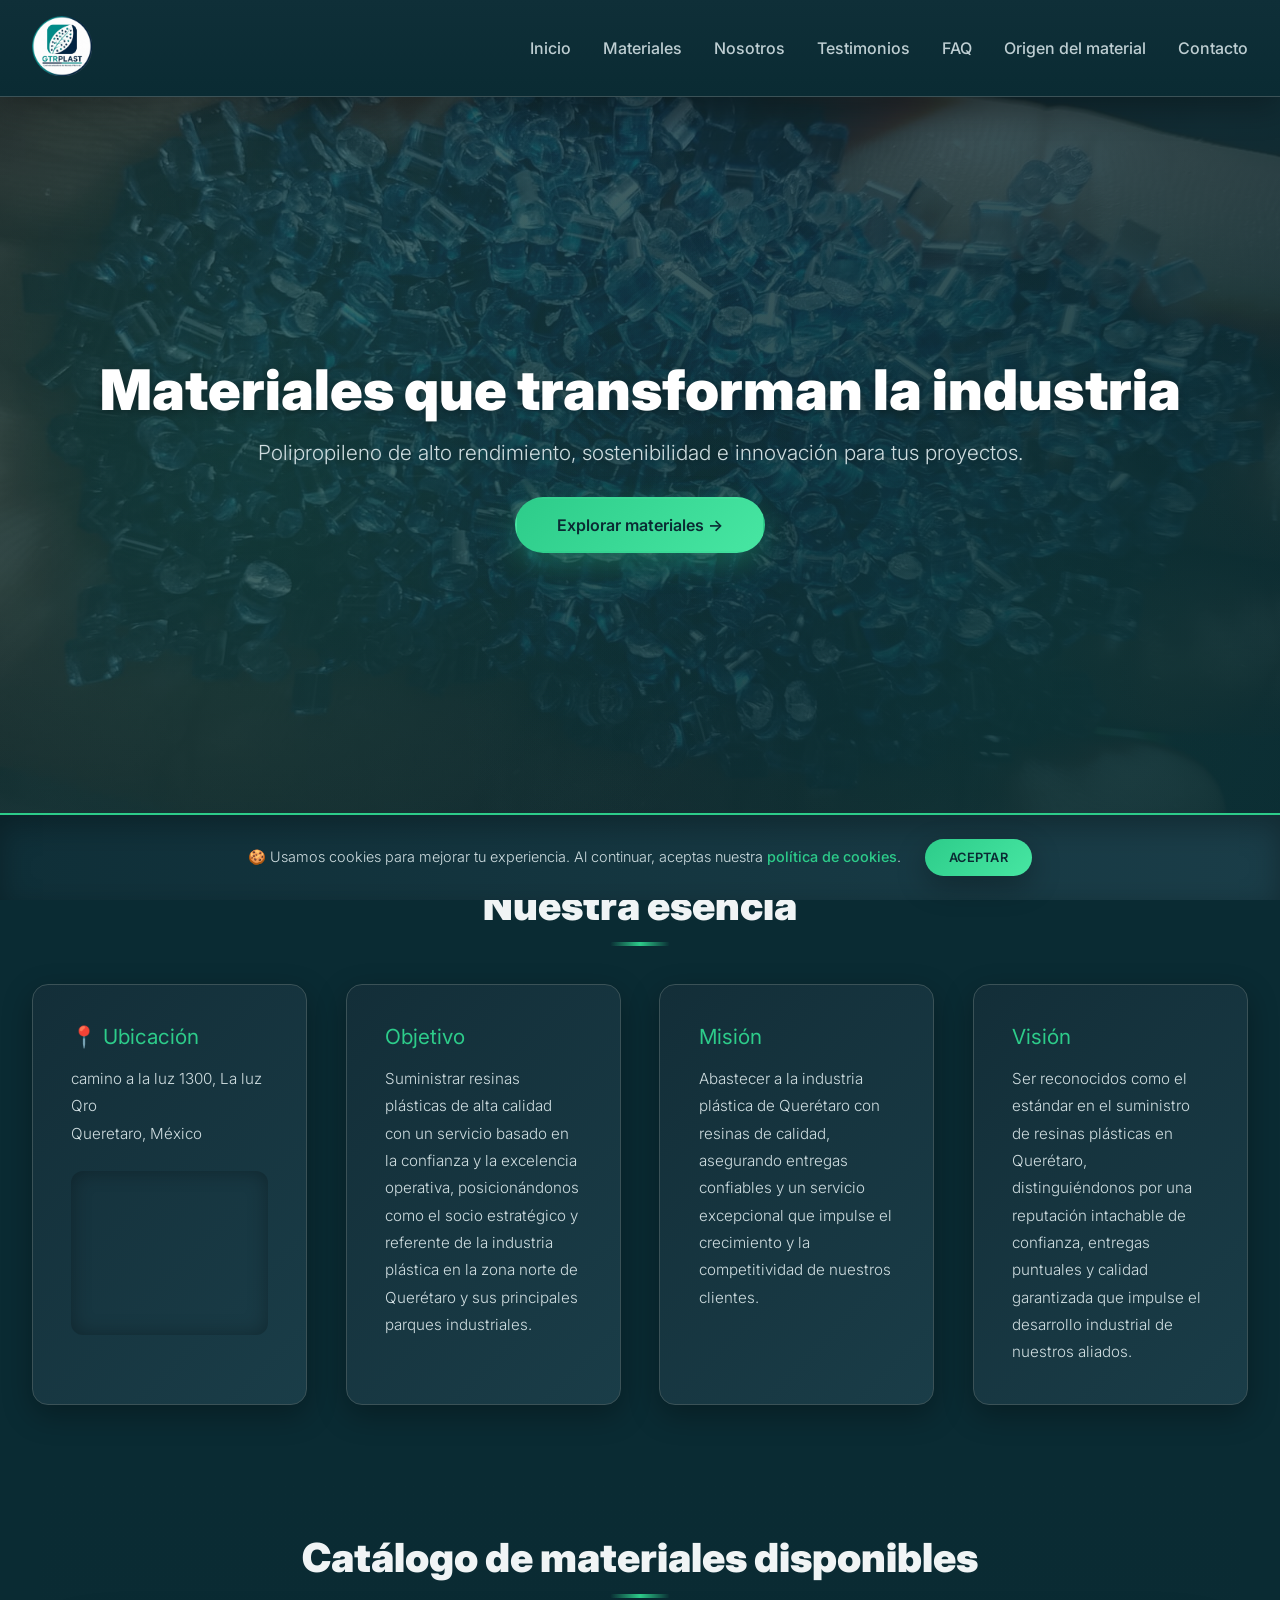
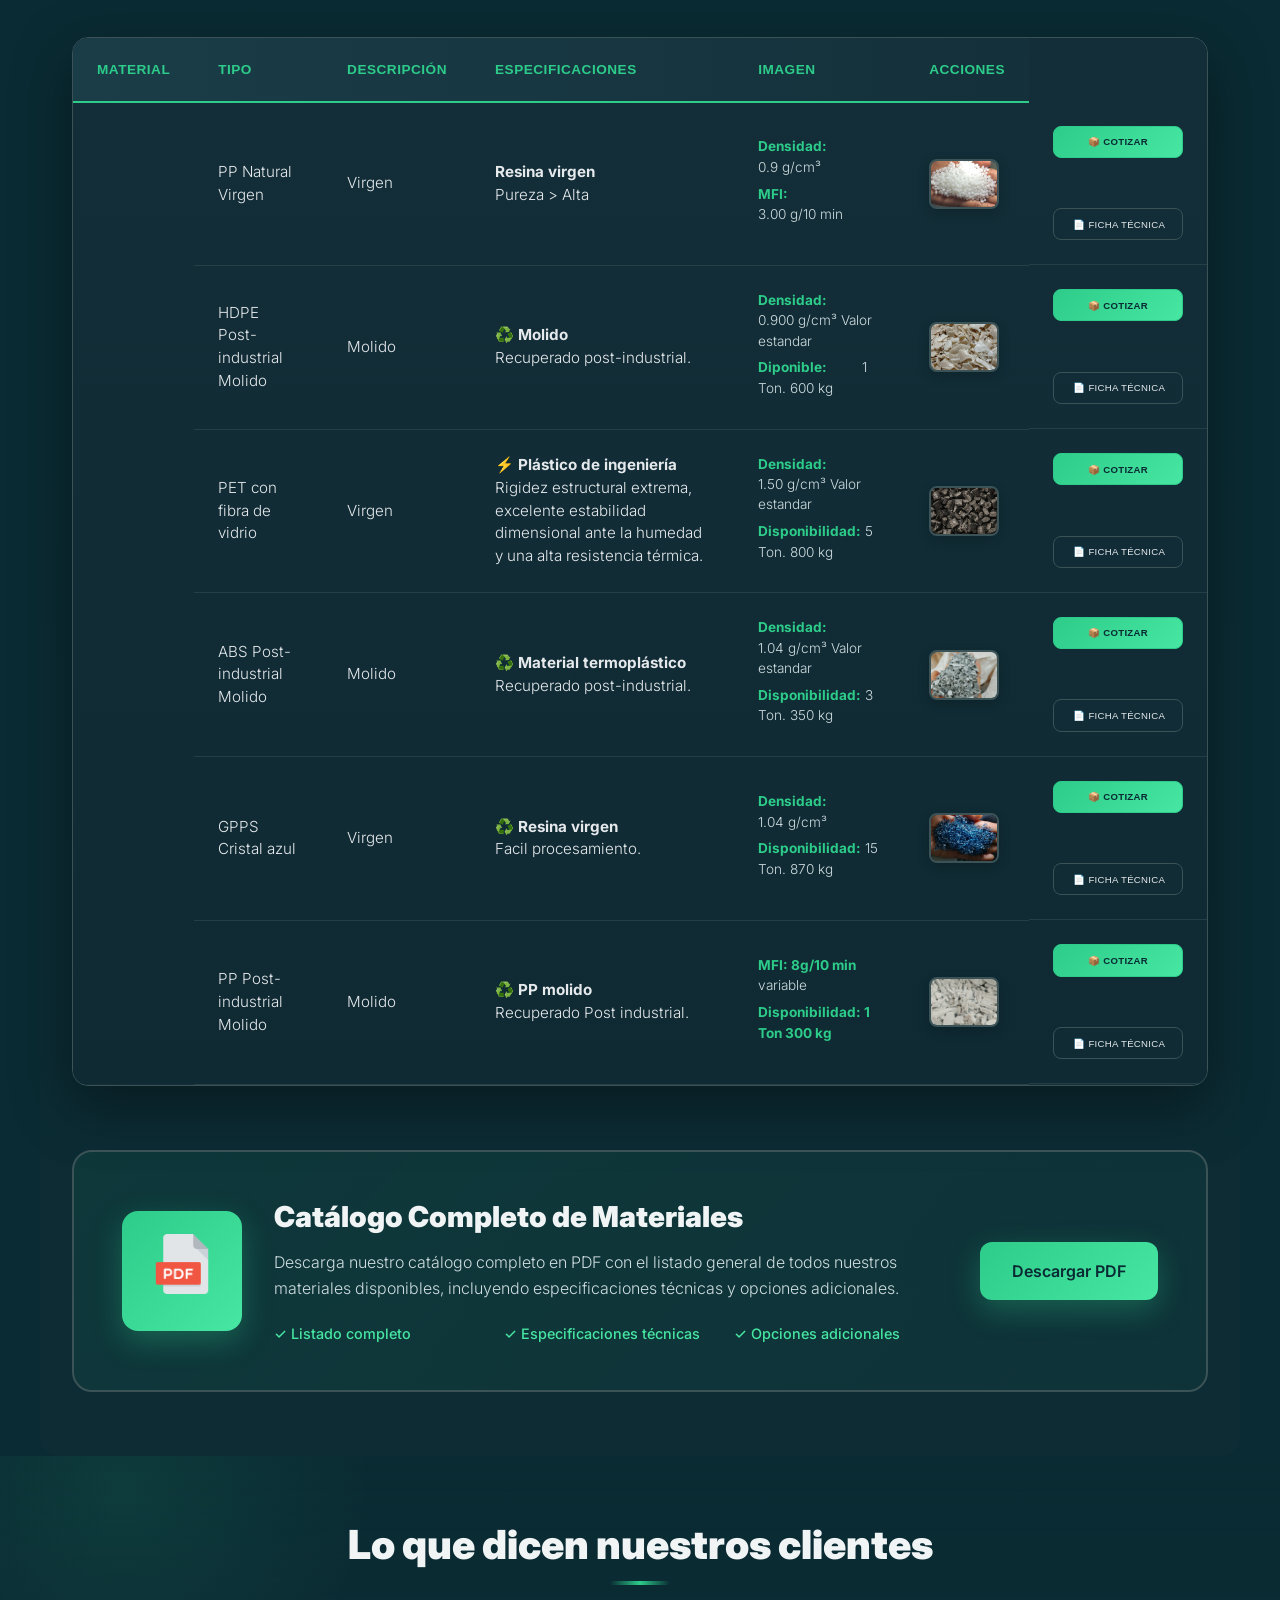
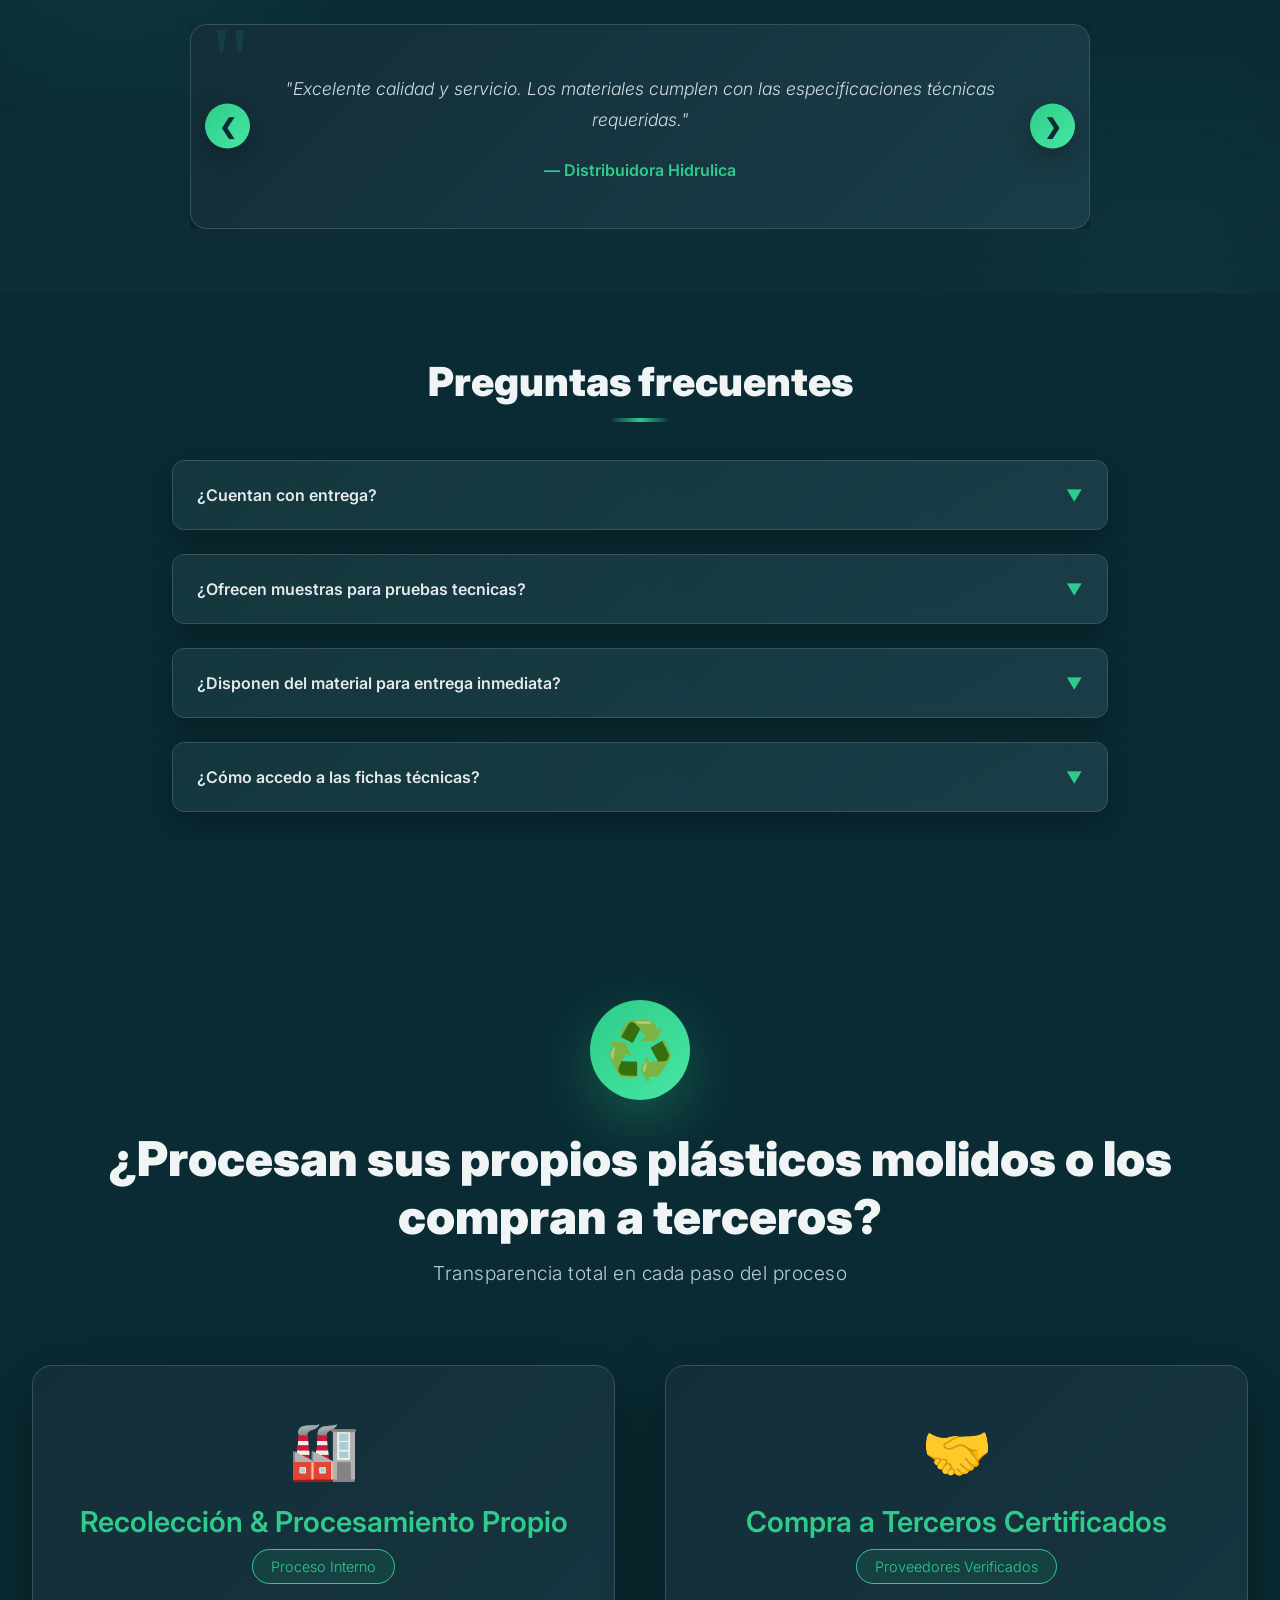
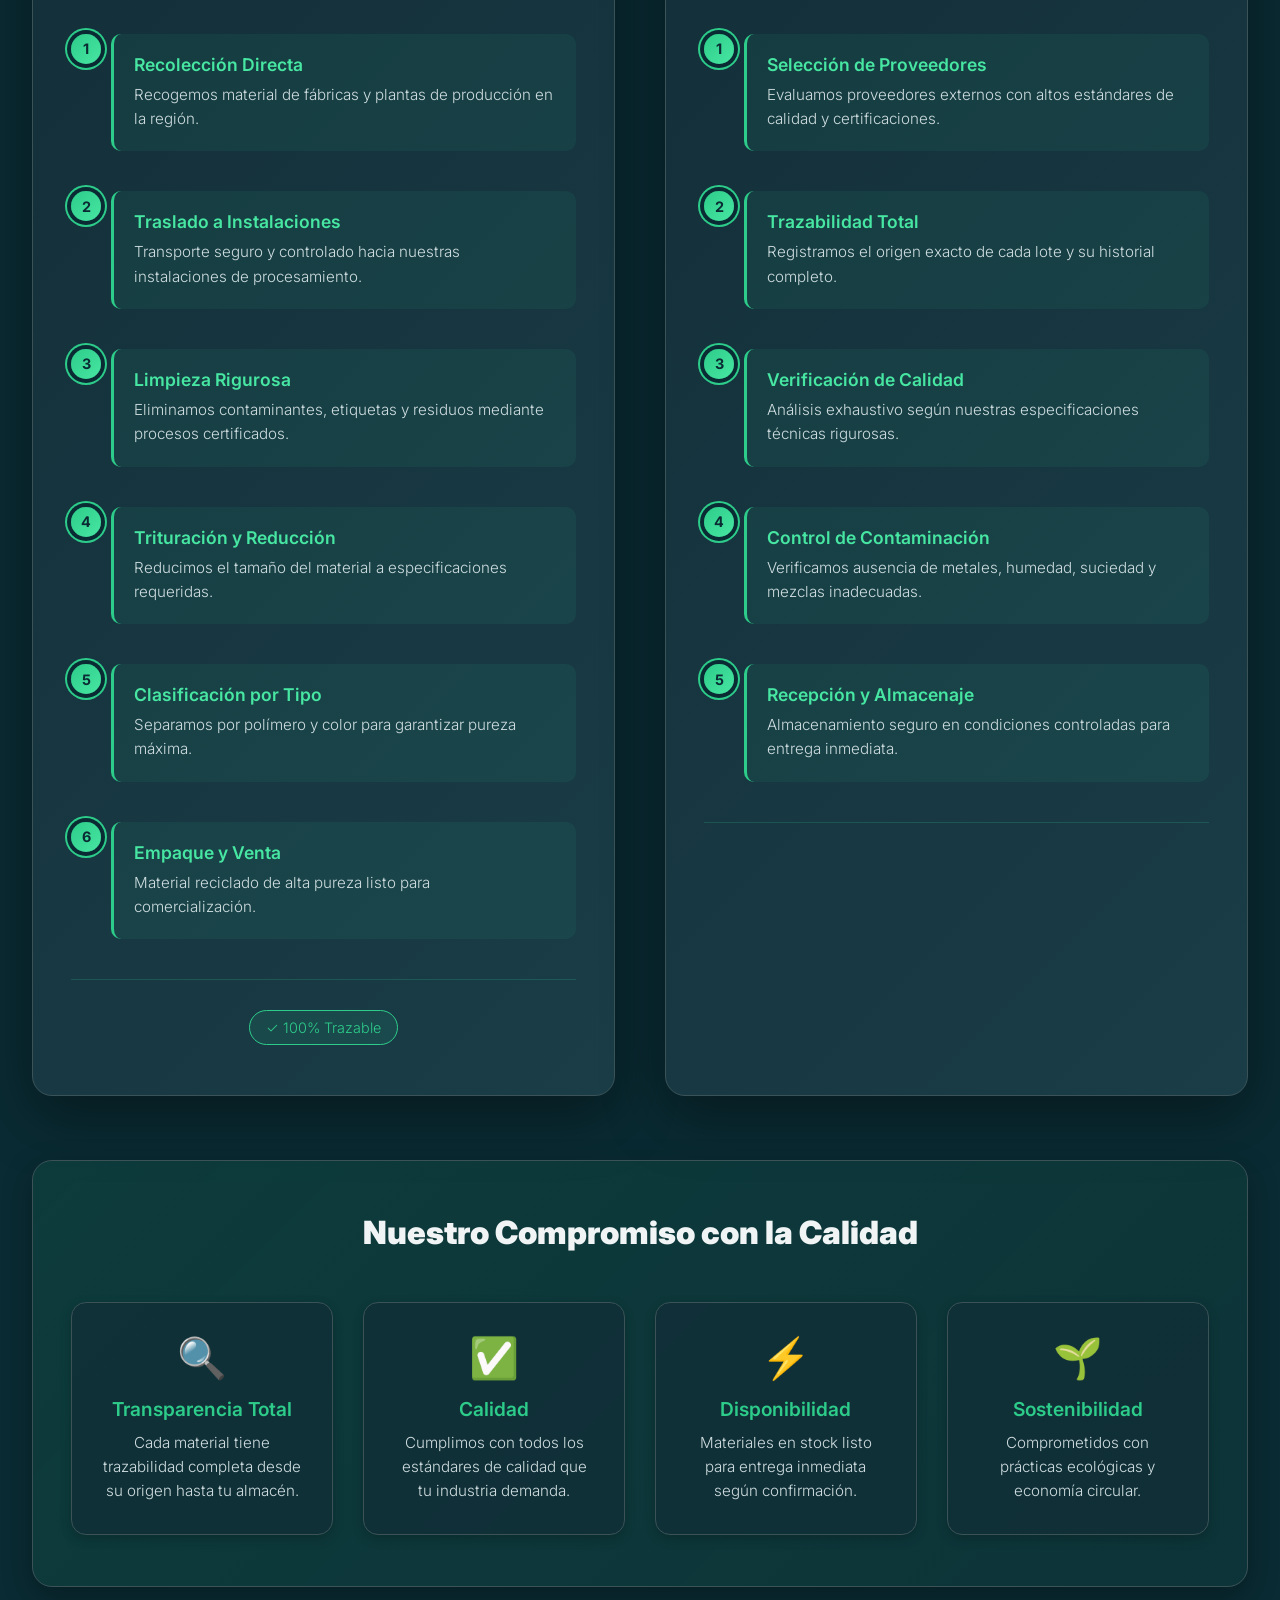
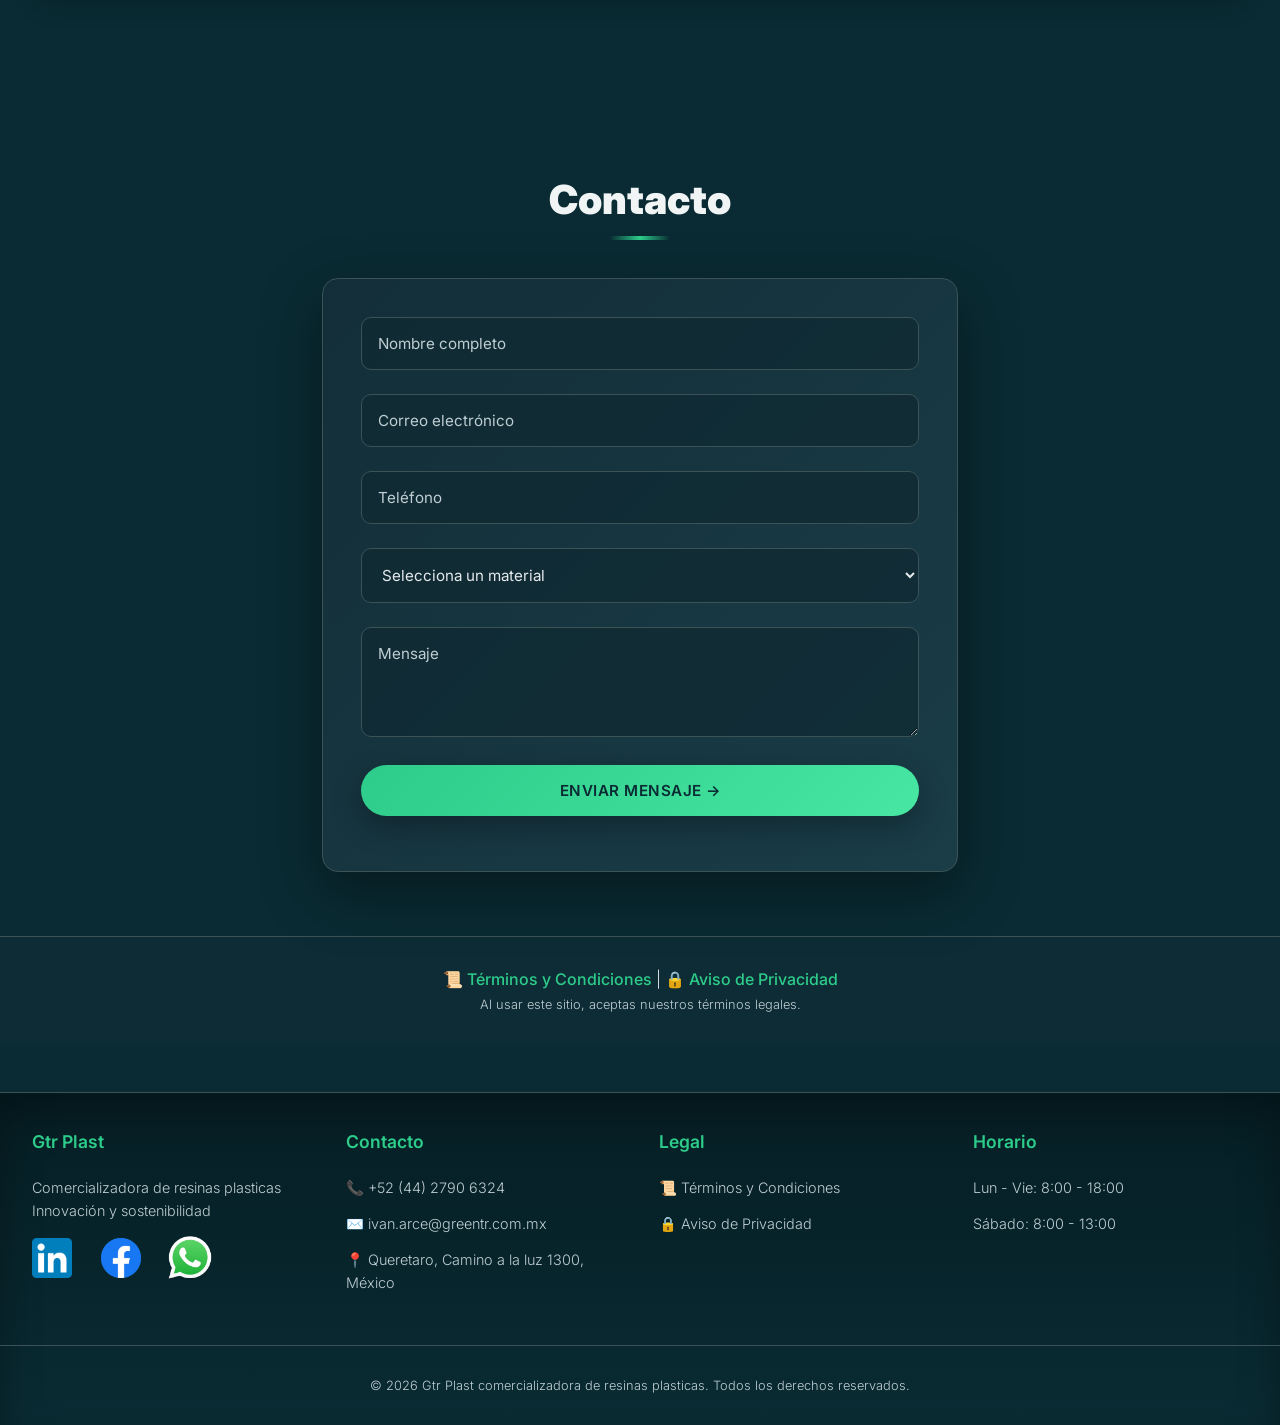
==== index.html @ b1457540 "tercer commit" ====
<!DOCTYPE html>
<html lang="es">
<head>
  <meta charset="UTF-8">
  <meta name="viewport" content="width=device-width, initial-scale=1.0, viewport-fit=cover">
  <meta name="description" content="Gtr Plast - Materiales técnicos de polipropileno. Calidad, sostenibilidad e innovación para tu industria.">
  <meta property="og:title" content="Gtr Plast | Materiales Industriales">
  <meta property="og:description" content="Polipropileno de alto rendimiento, fichas técnicas descargables, cotizaciones online.">
  <meta property="og:image" content="https://via.placeholder.com/1200x630?text=PolypTech">
  <meta property="og:url" content="https://tusitio.com">
  <meta property="og:type" content="website">
  <link rel="icon" type="image/svg+xml" href="assets/img/logo.ico">
  <title>Gtr Plast | comercializadora de resinas plasticas | Materiales Industriales</title>
  <link rel="preconnect" href="https://fonts.googleapis.com">
  <link rel="preconnect" href="https://fonts.gstatic.com" crossorigin>
  <link href="https://fonts.googleapis.com/css2?family=Inter:opsz,wght@14..32,300;14..32,400;14..32,500;14..32,600;14..32,700&display=swap" rel="stylesheet">
  <link rel="stylesheet" href="styles.css">
</head>
<body>

  <!-- ========== NAVBAR ========== -->
  <nav class="navbar">
    <a href="index.html" class="logo">
      <img class="logo-img" src="assets/img/logo.png" alt="Gtr Plast logo" onerror="this.src='data:image/svg+xml,%3Csvg%20xmlns%3D%22http%3A%2F%2Fwww.w3.org%2F2000%2Fsvg%22%20viewBox%3D%220%200%20100%2050%22%3E%3Ctext%20x%3D%2210%22%20y%3D%2235%22%20font-size%3D%2224%22%20fill%3D%22%232DCC8A%22%3EGtr%20Plast%3C%2Ftext%3E%3C%2Fsvg%3E'">
    </a>
    <div class="menu-icon" id="menuIcon">☰</div>
    <ul class="nav-links" id="navLinks">
      <li><a href="#inicio">Inicio</a></li>
      <li><a href="#materiales">Materiales</a></li>
      <li><a href="#nosotros">Nosotros</a></li>
      <li><a href="#testimonios">Testimonios</a></li>
      <li><a href="#faq">FAQ</a></li>
      <li><a href="#origen">Origen del material</a></li>
      <li><a href="#contacto">Contacto</a></li>
    </ul>
  </nav>

  <!-- ========== HERO ========== -->
  <section id="inicio" class="hero">
    <div class="hero-content">
      <h1>Materiales que transforman la industria</h1>
      <p>Polipropileno de alto rendimiento, sostenibilidad e innovación para tus proyectos.</p>
      <a href="#materiales" class="hero-btn">Explorar materiales →</a>
    </div>
  </section>

  <!-- ========== SECCIÓN CORPORATIVA ========== -->
  <section id="nosotros" class="corporate">
    <h2 class="section-title">Nuestra esencia</h2>
    <div class="corporate-grid">
      <div class="corporate-card" data-animate>
        <h3>📍 Ubicación</h3>
        <p>camino a la luz 1300, La luz Qro <br>Queretaro, México</p>
        <div class="map-container">
          <iframe src="https://www.google.com/maps/embed?pb=!1m18!1m12!1m3!1d932.0366690772057!2d-100.43371846579198!3d20.866137440416434!2m3!1f0!2f0!3f0!3m2!1i1024!2i768!4f13.1!3m3!1m2!1s0x85d4a7afce72b4e7%3A0x9e0217b399a93cf2!2sGreen%20Trend%20Recycling!5e0!3m2!1ses-419!2smx!4v1780669399142!5m2!1ses-419!2smx" width="100%" height="150" style="border:0; border-radius: 10px; margin-top: 10px;" allowfullscreen="" loading="lazy"></iframe>
        </div>
      </div>
      <div class="corporate-card" data-animate>
        <h3> Objetivo</h3>
        <p>Suministrar resinas plásticas de alta calidad con un servicio basado en la confianza y la excelencia operativa, posicionándonos como el socio estratégico y referente de la industria plástica en la zona norte de Querétaro y sus principales parques industriales.</p>
      </div>
      <div class="corporate-card" data-animate>
        <h3> Misión</h3>
        <p>Abastecer a la industria plástica de Querétaro con resinas de calidad, asegurando entregas confiables y un servicio excepcional que impulse el crecimiento y la competitividad de nuestros clientes.</p>
      </div>
      <div class="corporate-card" data-animate>
        <h3>Visión</h3>
        <p>Ser reconocidos como el estándar en el suministro de resinas plásticas en Querétaro, distinguiéndonos por una reputación intachable de confianza, entregas puntuales y calidad garantizada que impulse el desarrollo industrial de nuestros aliados. </p>
      </div>
    </div>
  </section>

  <!-- ========== CATÁLOGO DE MATERIALES (TABLA) ========== -->
  <section id="materiales" class="materials-section">
    <h2 class="section-title">Catálogo de materiales disponibles</h2>
    
    <div class="table-responsive">
      <table class="materials-table" id="materialsTable">
        <thead>
          <tr>
            <th>Material</th>
            <th>Tipo</th>
            <th>Descripción</th>
            <th>Especificaciones</th>
            <th>Imagen</th>
            <th>Acciones</th>
          </tr>
        </thead>
        <tbody>
          <!-- Se llena con JavaScript -->
        </tbody>
      </table>
    </div>

    <!-- ========== SECCION DE DESCARGA DE CATALOGO COMPLETO ========== -->
    <div class="pdf-download-section" data-animate>
      <div class="pdf-container">
        <div class="pdf-icon-wrapper">
          <span class="pdf-icon"><img src="assets/img/pdf.png" width="60px"  alt=""></span>
        </div>
        <div class="pdf-content">
          <h3>Catálogo Completo de Materiales</h3>
          <p>Descarga nuestro catálogo completo en PDF con el listado general de todos nuestros materiales disponibles, incluyendo especificaciones técnicas y opciones adicionales.</p>
          <div class="pdf-features">
            <span class="feature-item">✓ Listado completo</span>
            <span class="feature-item">✓ Especificaciones técnicas</span>
            <span class="feature-item">✓ Opciones adicionales</span>
          </div>
        </div>
        <a href="assets/pdf/catalogo-completo.pdf" download="Catalogo-GTR-Plast.pdf" class="btn-pdf-download">
          
          <span class="btn-text">Descargar PDF</span>
        </a>
      </div>
    </div>
  </section>

  <!-- ========== TESTIMONIOS ========== -->
  <section id="testimonios" class="testimonials">
    <h2 class="section-title">Lo que dicen nuestros clientes</h2>
    <div class="testimonial-carousel">
      <div class="testimonial-track" id="testimonialTrack">
        <div class="testimonial-card" data-animate>
          <p>"Excelente calidad y servicio. Los materiales cumplen con las especificaciones técnicas requeridas."</p>
          <h4>— Distribuidora Hidrulica</h4>
        </div>
        <div class="testimonial-card" data-animate>
          <p>"La asesoría técnica y la disponibilidad de fichas descargables nos facilitó la selección del material."</p>
          <h4>— Automotriz Regiomontana</h4>
        </div>
        <div class="testimonial-card" data-animate>
          <p>"Comprometidos con la sostenibilidad, sus productos reciclados PCR son una solución confiable."</p>
          <h4>— EcoEmbalajes México</h4>
        </div>
      </div>
      <button class="testimonial-btn prev-testi">❮</button>
      <button class="testimonial-btn next-testi">❯</button>
    </div>
  </section>

  <!-- ========== FAQ (Acordeón) ========== -->
  <section id="faq" class="faq">
    <h2 class="section-title">Preguntas frecuentes</h2>
    <div class="faq-container">
      <div class="faq-item" data-animate>
        <div class="faq-question">¿Cuentan con entrega?</div>
        <div class="faq-answer">De momento operamos bajo la modalidad de recolección en almacén F.O.B </div>
      </div>
      <div class="faq-item" data-animate>
        <div class="faq-question">¿Ofrecen muestras para pruebas tecnicas?</div>
        <div class="faq-answer">Sí, proporcionamos muestras de 1 kg en adelante dependiendo del costo del material seleccionado.</div>
      </div>
      <div class="faq-item" data-animate>
        <div class="faq-question">¿Disponen del material para entrega inmediata?</div>
        <div class="faq-answer">Si, todos nuestros materiales estan disponibles.</div>
      </div>
      <div class="faq-item" data-animate>
        <div class="faq-question">¿Cómo accedo a las fichas técnicas?</div>
        <div class="faq-answer">Cada material tiene un botón "Descargar ficha técnica" en su tarjeta. Los PDF están disponibles inmediatamente.</div>
      </div>
    </div>
  </section>

  <!-- ========== SECCIÓN ORIGEN DEL PLÁSTICO (MEJORADA) ========== -->
  <section id="origen" class="origen-section">
    <div class="origen-header">
      <div class="origen-icon-container">
        <div class="origen-icon">♻️</div>
      </div>
      <h2 class="origen-title">¿Procesan sus propios plásticos molidos o los compran a terceros?</h2>
      <p class="origen-subtitle">Transparencia total en cada paso del proceso</p>
    </div>

    <div class="origen-container">
      <!-- TARJETA 1: Proceso Propio -->
      <div class="origen-card" data-card="1">
        <div class="card-header">
          <div class="card-icon">🏭</div>
          <h3>Recolección & Procesamiento Propio</h3>
          <p class="card-badge">Proceso Interno</p>
        </div>

        <div class="timeline-container">
          <div class="timeline-line"></div>
          
          <div class="timeline-step" data-step="1">
            <div class="step-marker">
              <span class="step-number">1</span>
            </div>
            <div class="step-content">
              <h4>Recolección Directa</h4>
              <p>Recogemos material de fábricas y plantas de producción en la región.</p>
            </div>
          </div>

          <div class="timeline-step" data-step="2">
            <div class="step-marker">
              <span class="step-number">2</span>
            </div>
            <div class="step-content">
              <h4>Traslado a Instalaciones</h4>
              <p>Transporte seguro y controlado hacia nuestras instalaciones de procesamiento.</p>
            </div>
          </div>

          <div class="timeline-step" data-step="3">
            <div class="step-marker">
              <span class="step-number">3</span>
            </div>
            <div class="step-content">
              <h4>Limpieza Rigurosa</h4>
              <p>Eliminamos contaminantes, etiquetas y residuos mediante procesos certificados.</p>
            </div>
          </div>

          <div class="timeline-step" data-step="4">
            <div class="step-marker">
              <span class="step-number">4</span>
            </div>
            <div class="step-content">
              <h4>Trituración y Reducción</h4>
              <p>Reducimos el tamaño del material a especificaciones requeridas.</p>
            </div>
          </div>

          <div class="timeline-step" data-step="5">
            <div class="step-marker">
              <span class="step-number">5</span>
            </div>
            <div class="step-content">
              <h4>Clasificación por Tipo</h4>
              <p>Separamos por polímero y color para garantizar pureza máxima.</p>
            </div>
          </div>

          <div class="timeline-step" data-step="6">
            <div class="step-marker">
              <span class="step-number">6</span>
            </div>
            <div class="step-content">
              <h4>Empaque y Venta</h4>
              <p>Material reciclado de alta pureza listo para comercialización.</p>
            </div>
          </div>
        </div>

        <div class="card-footer">
          <span class="quality-badge">✓ 100% Trazable</span>
        </div>
      </div>

      <!-- TARJETA 2: Compra a Terceros -->
      <div class="origen-card" data-card="2">
        <div class="card-header">
          <div class="card-icon">🤝</div>
          <h3>Compra a Terceros Certificados</h3>
          <p class="card-badge">Proveedores Verificados</p>
        </div>

        <div class="timeline-container">
          <div class="timeline-line"></div>
          
          <div class="timeline-step" data-step="1">
            <div class="step-marker">
              <span class="step-number">1</span>
            </div>
            <div class="step-content">
              <h4>Selección de Proveedores</h4>
              <p>Evaluamos proveedores externos con altos estándares de calidad y certificaciones.</p>
            </div>
          </div>

          <div class="timeline-step" data-step="2">
            <div class="step-marker">
              <span class="step-number">2</span>
            </div>
            <div class="step-content">
              <h4>Trazabilidad Total</h4>
              <p>Registramos el origen exacto de cada lote y su historial completo.</p>
            </div>
          </div>

          <div class="timeline-step" data-step="3">
            <div class="step-marker">
              <span class="step-number">3</span>
            </div>
            <div class="step-content">
              <h4>Verificación de Calidad</h4>
              <p>Análisis exhaustivo según nuestras especificaciones técnicas rigurosas.</p>
            </div>
          </div>

          <div class="timeline-step" data-step="4">
            <div class="step-marker">
              <span class="step-number">4</span>
            </div>
            <div class="step-content">
              <h4>Control de Contaminación</h4>
              <p>Verificamos ausencia de metales, humedad, suciedad y mezclas inadecuadas.</p>
            </div>
          </div>

          <div class="timeline-step" data-step="5">
            <div class="step-marker">
              <span class="step-number">5</span>
            </div>
            <div class="step-content">
              <h4>Recepción y Almacenaje</h4>
              <p>Almacenamiento seguro en condiciones controladas para entrega inmediata.</p>
            </div>
          </div>
        </div>

        <div class="card-footer">
          
        </div>
      </div>
    </div>

    <!-- Sección de Beneficios -->
    <div class="origen-benefits">
      <h3>Nuestro Compromiso con la Calidad</h3>
      <div class="benefits-grid">
        <div class="benefit-item">
          <div class="benefit-icon">🔍</div>
          <h4>Transparencia Total</h4>
          <p>Cada material tiene trazabilidad completa desde su origen hasta tu almacén.</p>
        </div>
        <div class="benefit-item">
          <div class="benefit-icon">✅</div>
          <h4>Calidad</h4>
          <p>Cumplimos con todos los estándares de calidad que tu industria demanda.</p>
        </div>
        <div class="benefit-item">
          <div class="benefit-icon">⚡</div>
          <h4>Disponibilidad</h4>
          <p>Materiales en stock listo para entrega inmediata según confirmación.</p>
        </div>
        <div class="benefit-item">
          <div class="benefit-icon">🌱</div>
          <h4>Sostenibilidad</h4>
          <p>Comprometidos con prácticas ecológicas y economía circular.</p>
        </div>
      </div>
    </div>
  </section>

  <!-- ========== FORMULARIO DE CONTACTO ========== -->
  <section id="contacto" class="contact-form-section">
    <h2 class="section-title">Contacto</h2>
    <div class="form-container">
      <form action="https://formspree.io/f/xqewqlgr" method="POST" id="contactForm">
        <input type="text" name="name" placeholder="Nombre completo" required>
        <input type="email" name="email" placeholder="Correo electrónico" required>
        <input type="tel" name="phone" placeholder="Teléfono">
        <select name="material" required>
          <option value="">Selecciona un material</option>
          <option>PP Natural </option>
          <option>HDPE Beige molido</option>
          <option>PET Negro con fibra de vidrio</option>
          <option>ABS Gris molido</option>
          <option>GPPS Cristal azul</option>
          <option>PP Blanco molido</option>
          <option>Otro (especifique)</option>
        </select>
        <textarea name="message" placeholder="Mensaje" rows="4" required></textarea>
        <button type="submit" class="submit-btn">Enviar mensaje →</button>
        <p id="form-status"></p>
      </form>
    </div>
  </section>

  <!-- ========== SECCIÓN DE TÉRMINOS ========== -->
  <div class="legal-center">
    <p><a href="terminos.html" target="_blank">📜 Términos y Condiciones</a> | <a href="privacidad.html" target="_blank">🔒 Aviso de Privacidad</a></p>
    <p class="small-note">Al usar este sitio, aceptas nuestros términos legales.</p>
  </div>

  <!-- ========== FOOTER ========== -->
  <footer>
    <div class="footer-content">
      <div class="footer-col">
        <h4>Gtr Plast</h4>
        <p>Comercializadora de resinas plasticas<br>Innovación y sostenibilidad</p>
        <div class="social-icons">
          <a href="#" aria-label="LinkedIn"><img src="assets/img/LinkedIn_icon.svg.png" width="40px" alt=""></a>
          <a href="#" aria-label="Facebook"><img src="assets/img/Facebook.png" width="40px" alt=""></a>
          <a href="https://wa.me/524427906324" target="_blank" aria-label="Whatsapp"><img src="assets/img/WhatsApp_icon.png" width="50px" alt=""></a>
        </div>
      </div>
      <div class="footer-col">
        <h4>Contacto</h4>
        <p>📞 +52 (44) 2790 6324</p>
        <p>✉️ ivan.arce@greentr.com.mx</p>
        <p>📍 Queretaro, Camino a la luz 1300, México</p>
      </div>
      <div class="footer-col">
        <h4>Legal</h4>
        <p><a href="terminos.html" id="termsLink">📜 Términos y Condiciones</a></p>
        <p><a href="privacidad.html" target="_blank">🔒 Aviso de Privacidad</a></p>
      </div>
      <div class="footer-col">
        <h4>Horario</h4>
        <p>Lun - Vie: 8:00 - 18:00</p>
        <p>Sábado: 8:00 - 13:00</p>
      </div>
    </div>
    <div class="footer-bottom">
      <p>&copy; 2026 Gtr Plast comercializadora de resinas plasticas. Todos los derechos reservados.</p>
    </div>
  </footer>

  <!-- Botón Volver arriba -->
  <button id="backToTop" class="back-to-top" aria-label="Volver arriba">↑</button>

  <!-- Modal de Términos -->
  <div id="termsModal" class="modal">
    <div class="modal-content">
      <div class="modal-header">
        <h2>Términos y Condiciones</h2>
        <span class="close-modal">&times;</span>
      </div>
      <div class="modal-body">
        <h3>1. Objeto y aceptación</h3>
        <p>Los presentes Términos y Condiciones regulan el acceso y uso del sitio web de Gtr Plast...</p>
        <h3>2. Protección de datos personales (resumen)</h3>
        <p>Para el aviso de privacidad completo, consulta nuestra página <a href="privacidad.html" target="_blank">Política de Privacidad</a>.</p>
        <p class="modal-update">Última actualización: 1 de junio de 2025</p>
      </div>
    </div>
  </div>

  <!-- ========== MODAL VISOR DE IMÁGENES ========== -->
  <div id="imageModal" class="modal image-modal">
    <div class="modal-content image-modal-content">
      <span class="close-modal" id="closeImageModal">&times;</span>
      <div class="image-viewer">
        <button id="prevImage" class="side-btn left">❮</button>
        <img id="modalImage" src="" alt="Vista ampliada" class="full-image">
        <button id="nextImage" class="side-btn right">❯</button>
        <span id="imageCounter" class="counter"></span>
      </div>
    </div>
  </div>

  <!-- Banner de cookies -->
  <div id="cookieBanner" class="cookie-banner">
    <p>🍪 Usamos cookies para mejorar tu experiencia. Al continuar, aceptas nuestra <a href="privacidad.html" target="_blank">política de cookies</a>.</p>
    <button id="acceptCookies">Aceptar</button>
  </div>

  <script src="script.js"></script>
</body>
</html>
---- styles.css ----
@charset "UTF-8";
* {
  margin: 0;
  padding: 0;
  box-sizing: border-box;
}

/* ========== IMPORTAR FUENTES FIVO SANS ========== */
@font-face {
  font-family: "Fivo Sans Heavy";
  src: url("assets/fonts/FivoSans-Heavy.woff2") format("woff2"), url("assets/fonts/FivoSans-Heavy.woff") format("woff");
  font-weight: 900;
  font-style: normal;
  font-display: swap;
}
@font-face {
  font-family: "Fivo Sans Regular";
  src: url("assets/fonts/FivoSans-Regular.woff2") format("woff2"), url("assets/fonts/FivoSans-Regular.woff") format("woff");
  font-weight: 400;
  font-style: normal;
  font-display: swap;
}
@font-face {
  font-family: "Fivo Sans Light";
  src: url("assets/fonts/FivoSans-Light.woff2") format("woff2"), url("assets/fonts/FivoSans-Light.woff") format("woff");
  font-weight: 300;
  font-style: normal;
  font-display: swap;
}
/* ========== VARIABLES CSS ========== */
:root {
  --color-primary: #2DCC8A;
  --color-primary-light: #47E6A2;
  --color-dark-bg: #0A2B33;
  --color-dark-card: #132E38;
  --color-dark-hover: #1A3D48;
  --color-border: #3B5257;
  --color-text-primary: #E5E9EC;
  --color-text-secondary: #BECED2;
  --color-text-light: #CFDDE0;
  --shadow-sm: 0 4px 12px rgba(0, 0, 0, 0.2);
  --shadow-md: 0 10px 30px rgba(0, 0, 0, 0.3);
  --shadow-lg: 0 20px 60px rgba(0, 0, 0, 0.4);
  --shadow-xl: 0 30px 80px rgba(0, 0, 0, 0.5);
  --transition-fast: 0.2s ease;
  --transition-normal: 0.3s ease;
  --transition-smooth: 0.4s cubic-bezier(0.34, 1.56, 0.64, 1);
}

/* Aplicación a títulos grandes */
h1, .hero-content h1, .section-title, .modal-header h2 {
  font-family: "Fivo Sans Heavy", "Inter", sans-serif;
  font-weight: 900;
}

/* Títulos medianos */
h2, h3, .badge, .resin-title, .faq-question, .cta, .btn-download, .submit-btn, .hero-btn, .nav-links a {
  font-family: "Fivo Sans Regular", "Inter", sans-serif;
  font-weight: 400;
}

/* Textos generales */
body, p, .subhead, .spec-list li, .corporate-card p, .testimonial-card p, .faq-answer, .footer-col p, .footer-col a, .legal-center a, .small-note, .modal-body p, .cookie-banner p, .paso-texto {
  font-family: "Fivo Sans Light", "Inter", sans-serif;
  font-weight: 300;
}

button, input, select, textarea {
  font-family: "Fivo Sans Regular", "Inter", sans-serif;
}

body {
  background: var(--color-dark-bg);
  font-family: "Inter", sans-serif;
  color: var(--color-text-primary);
  scroll-behavior: smooth;
  overflow-x: hidden;
  width: 100%;
  max-width: 100%;
}

/* ========== ANIMACIONES GENERALES (KEYFRAMES) ========== */
@keyframes fadeInDown {
  0% {
    opacity: 0;
    transform: translateY(-30px);
  }
  100% {
    opacity: 1;
    transform: translateY(0);
  }
}
@keyframes fadeInUp {
  0% {
    opacity: 0;
    transform: translateY(30px);
  }
  100% {
    opacity: 1;
    transform: translateY(0);
  }
}
@keyframes slideInLeft {
  0% {
    opacity: 0;
    transform: translateX(-50px);
  }
  100% {
    opacity: 1;
    transform: translateX(0);
  }
}
@keyframes slideInRight {
  0% {
    opacity: 0;
    transform: translateX(50px);
  }
  100% {
    opacity: 1;
    transform: translateX(0);
  }
}
@keyframes slideInStepLeft {
  0% {
    opacity: 0;
    transform: translateX(-20px);
  }
  100% {
    opacity: 1;
    transform: translateX(0);
  }
}
@keyframes scaleIn {
  0% {
    opacity: 0;
    transform: scale(0.95);
  }
  100% {
    opacity: 1;
    transform: scale(1);
  }
}
@keyframes growLine {
  0% {
    opacity: 0;
    height: 0;
  }
  100% {
    opacity: 1;
    height: 100%;
  }
}
@keyframes pulse {
  0%, 100% {
    box-shadow: 0 20px 60px rgba(45, 204, 138, 0.3);
  }
  50% {
    box-shadow: 0 20px 80px rgba(45, 204, 138, 0.5);
  }
}
@keyframes float {
  0%, 100% {
    transform: translateY(0px);
  }
  50% {
    transform: translateY(-10px);
  }
}
/* ========== NAVBAR ========== */
.navbar {
  position: sticky;
  top: 0;
  z-index: 1000;
  background: linear-gradient(180deg, #0F2F38 0%, #0A2B33 100%);
  border-bottom: 1px solid var(--color-border);
  padding: 1rem 2rem;
  display: flex;
  justify-content: space-between;
  align-items: center;
  flex-wrap: wrap;
  box-shadow: var(--shadow-md);
  backdrop-filter: blur(10px);
}

.logo-img {
  height: 60px;
  width: auto;
  transition: var(--transition-fast);
}

.logo-img:hover {
  transform: scale(1.05);
}

.nav-links {
  display: flex;
  gap: 2rem;
  list-style: none;
}

.nav-links a {
  color: var(--color-text-secondary);
  text-decoration: none;
  font-weight: 500;
  transition: var(--transition-fast);
  position: relative;
  padding-bottom: 5px;
}

.nav-links a::after {
  content: "";
  position: absolute;
  bottom: 0;
  left: 0;
  width: 0;
  height: 2px;
  background: var(--color-primary);
  transition: var(--transition-fast);
}

.nav-links a:hover {
  color: var(--color-primary);
}

.nav-links a:hover::after {
  width: 100%;
}

.menu-icon {
  display: none;
  font-size: 1.8rem;
  cursor: pointer;
  color: var(--color-text-primary);
}

/* ========== HERO ========== */
.hero {
  min-height: 80vh;
  display: flex;
  align-items: center;
  justify-content: center;
  text-align: center;
  background: linear-gradient(135deg, rgba(26, 52, 58, 0.7), rgba(10, 43, 51, 0.95)), url("assets/img/gppsazul.jpeg");
  background-position: center;
  background-size: cover;
  background-attachment: fixed;
  padding: clamp(1.5rem, 5vw, 3rem);
  position: relative;
  overflow: hidden;
  width: 100%;
  box-sizing: border-box;
}

.hero::before {
  content: "";
  position: absolute;
  top: 0;
  left: 0;
  right: 0;
  bottom: 0;
  background: radial-gradient(circle at 20% 50%, rgba(45, 204, 138, 0.1) 0%, transparent 50%), radial-gradient(circle at 80% 80%, rgba(45, 204, 138, 0.05) 0%, transparent 50%);
  pointer-events: none;
}

.hero-content {
  position: relative;
  z-index: 2;
  opacity: 0;
}

.hero-content.scroll-animate {
  animation: fadeInDown 0.8s var(--transition-smooth) forwards;
}

.hero-content h1 {
  font-size: clamp(1.8rem, 5vw, 3.5rem);
  color: #fff;
  margin-bottom: 1rem;
  line-height: 1.2;
  text-shadow: 0 2px 10px rgba(0, 0, 0, 0.3);
  word-wrap: break-word;
}

.hero-content p {
  font-size: clamp(0.95rem, 3vw, 1.3rem);
  margin-bottom: 2rem;
  color: var(--color-text-light);
  text-shadow: 0 1px 5px rgba(0, 0, 0, 0.2);
  word-wrap: break-word;
}

.hero-btn {
  background: linear-gradient(135deg, var(--color-primary) 0%, var(--color-primary-light) 100%);
  color: var(--color-dark-bg);
  padding: 1rem 2.5rem;
  border-radius: 50px;
  font-weight: 600;
  text-decoration: none;
  display: inline-block;
  transition: var(--transition-smooth);
  box-shadow: 0 10px 30px rgba(45, 204, 138, 0.3);
  border: 2px solid transparent;
  position: relative;
  overflow: hidden;
}

.hero-btn::before {
  content: "";
  position: absolute;
  top: 0;
  left: -100%;
  width: 100%;
  height: 100%;
  background: rgba(255, 255, 255, 0.2);
  transition: left 0.5s ease;
}

.hero-btn:hover {
  transform: translateY(-3px);
  box-shadow: 0 15px 40px rgba(45, 204, 138, 0.4);
}

.hero-btn:hover::before {
  left: 100%;
}

/* ========== CORPORATE ========== */
.corporate {
  padding: clamp(2rem, 5vw, 5rem) clamp(1rem, 4vw, 2rem);
  max-width: 1400px;
  margin: 0 auto;
  position: relative;
  width: 100%;
  box-sizing: border-box;
}

.section-title {
  font-size: clamp(1.5rem, 4vw, 2.5rem);
  text-align: center;
  margin-bottom: clamp(1.5rem, 3vw, 3rem);
  color: #F0F4F5;
  position: relative;
  padding-bottom: 1rem;
  word-wrap: break-word;
  opacity: 0;
}

.section-title.scroll-animate {
  animation: fadeInDown 0.6s var(--transition-smooth) forwards;
}

.section-title::after {
  content: "";
  position: absolute;
  bottom: 0;
  left: 50%;
  transform: translateX(-50%);
  width: 60px;
  height: 4px;
  background: linear-gradient(90deg, transparent, var(--color-primary), transparent);
  border-radius: 2px;
}

.corporate-grid {
  display: grid;
  grid-template-columns: repeat(auto-fit, minmax(250px, 1fr));
  gap: clamp(1.5rem, 3vw, 2.5rem);
}

.corporate-card {
  background: linear-gradient(135deg, var(--color-dark-card) 0%, #1A3D48 100%);
  border-radius: 16px;
  padding: clamp(1.5rem, 3vw, 2.5rem);
  border: 1px solid var(--color-border);
  transition: var(--transition-smooth);
  position: relative;
  overflow: hidden;
  box-shadow: var(--shadow-md);
  box-sizing: border-box;
  opacity: 0;
  transform: translateY(30px);
}

.corporate-card.scroll-animate {
  animation: fadeInUp 0.6s var(--transition-smooth) forwards;
}

.corporate-card::before {
  content: "";
  position: absolute;
  top: -50%;
  right: -50%;
  width: 100%;
  height: 100%;
  background: radial-gradient(circle, rgba(45, 204, 138, 0.1) 0%, transparent 70%);
  transition: all 0.5s ease;
  opacity: 0;
}

.corporate-card:hover::before {
  opacity: 1;
  top: -25%;
  right: -25%;
}

.corporate-card:hover {
  transform: translateY(-10px);
  border-color: var(--color-primary);
  box-shadow: var(--shadow-lg);
  background: linear-gradient(135deg, #1A3D48 0%, #1F4A55 100%);
}

.corporate-card h3 {
  color: var(--color-primary);
  margin-bottom: 1rem;
  font-size: 1.3rem;
}

.corporate-card p {
  color: var(--color-text-light);
  line-height: 1.8;
  font-size: 0.95rem;
}

.map-container {
  margin-top: 1.5rem;
  border-radius: 12px;
  overflow: hidden;
  box-shadow: inset 0 0 20px rgba(0, 0, 0, 0.3);
}

/* ========== MATERIALES (TABLA) ========== */
.materials-section {
  max-width: 1200px;
  margin: 0 auto;
  padding: clamp(2rem, 5vw, 5rem) clamp(1rem, 4vw, 2rem);
  background: linear-gradient(180deg, rgba(10, 43, 51, 0.5) 0%, rgba(19, 46, 56, 0.3) 100%);
  border-radius: 20px;
  width: 100%;
  box-sizing: border-box;
}

.table-responsive {
  width: 100%;
  overflow-x: auto;
  -webkit-overflow-scrolling: touch;
  border-radius: 16px;
  border: 1px solid var(--color-border);
  box-shadow: var(--shadow-lg);
  margin: 0 auto;
  box-sizing: border-box;
}

.materials-table {
  width: 100%;
  border-collapse: collapse;
  background: linear-gradient(180deg, var(--color-dark-card) 0%, #0F2A33 100%);
  font-family: "Fivo Sans Light", "Inter", sans-serif;
  color: var(--color-text-primary);
  min-width: 900px;
}

.materials-table thead {
  background: linear-gradient(90deg, #1A3D48 0%, #132E38 100%);
  position: sticky;
  top: 0;
  z-index: 10;
}

.materials-table th {
  padding: clamp(0.8rem, 2vw, 1.5rem);
  text-align: left;
  font-weight: 600;
  font-family: "Fivo Sans Regular", sans-serif;
  color: var(--color-primary);
  border-bottom: 2px solid var(--color-primary);
  white-space: nowrap;
  text-transform: uppercase;
  font-size: clamp(0.7rem, 1.5vw, 0.85rem);
  letter-spacing: 0.5px;
}

.materials-table td {
  padding: clamp(0.8rem, 2vw, 1.5rem);
  border-bottom: 1px solid rgba(59, 82, 87, 0.5);
  vertical-align: middle;
  transition: var(--transition-fast);
  font-size: clamp(0.75rem, 1.5vw, 0.95rem);
  word-wrap: break-word;
  overflow-wrap: break-word;
  height: auto;
  line-height: 1.5;
}

.materials-table tbody tr {
  transition: all var(--transition-fast);
  position: relative;
}

.materials-table tbody tr::before {
  content: "";
  position: absolute;
  left: 0;
  top: 0;
  bottom: 0;
  width: 3px;
  background: var(--color-primary);
  opacity: 0;
  transition: opacity var(--transition-fast);
}

.materials-table tbody tr:hover {
  background: rgba(45, 204, 138, 0.05);
}

.materials-table tbody tr:hover::before {
  opacity: 1;
}

.material-thumb {
  width: 70px;
  height: 50px;
  -o-object-fit: cover;
     object-fit: cover;
  border-radius: 8px;
  border: 2px solid var(--color-border);
  display: block;
  cursor: pointer;
  transition: var(--transition-smooth);
  box-shadow: var(--shadow-sm);
}

.material-thumb:hover {
  transform: scale(1.1) rotate(2deg);
  border-color: var(--color-primary);
  box-shadow: 0 8px 20px rgba(45, 204, 138, 0.3);
}

.table-actions {
  display: grid;
  grid-template-columns: 1fr;
  gap: 3.15rem;
  align-items: center;
  justify-items: center;
  width: 100%;
  padding: 0;
  margin: 0;
}

.btn-table {
  padding: 0.6rem 1.2rem;
  border-radius: 8px;
  border: 1.5px solid var(--color-border);
  background: rgba(19, 46, 56, 0.6);
  color: var(--color-text-primary);
  font-family: "Fivo Sans Regular", sans-serif;
  font-size: 0.6rem;
  cursor: pointer;
  text-align: center;
  transition: var(--transition-smooth);
  white-space: nowrap;
  font-weight: 500;
  text-transform: uppercase;
  letter-spacing: 0.3px;
  width: 130px;
  display: block;
  box-sizing: border-box;
}

.btn-table:hover {
  background: var(--color-primary);
  border-color: var(--color-primary);
  color: var(--color-dark-bg);
  transform: translateY(-2px);
  box-shadow: 0 6px 16px rgba(45, 204, 138, 0.3);
}

.btn-table.primary {
  background: linear-gradient(135deg, var(--color-primary) 0%, var(--color-primary-light) 100%);
  color: var(--color-dark-bg);
  border-color: var(--color-primary);
  font-weight: 600;
}

.btn-table.primary:hover {
  box-shadow: 0 8px 20px rgba(45, 204, 138, 0.4);
  transform: translateY(-3px);
}

.materials-table ul {
  list-style: none;
  padding: 0;
  margin: 0;
}

.materials-table li {
  font-size: 0.85rem;
  margin-bottom: 0.4rem;
  line-height: 1.5;
  color: var(--color-text-light);
}

.materials-table li strong {
  display: inline-block;
  min-width: 100px;
  color: var(--color-primary);
}

/* ========== SECCIÓN DESCARGA PDF ========== */
.pdf-download-section {
  margin-top: clamp(3rem, 5vw, 5rem);
  padding: clamp(2rem, 4vw, 3rem);
  background: linear-gradient(135deg, rgba(45, 204, 138, 0.08) 0%, rgba(71, 230, 162, 0.04) 100%);
  border: 2px solid var(--color-border);
  border-radius: 20px;
  opacity: 0;
  transform: translateY(30px);
}

.pdf-download-section.scroll-animate {
  animation: fadeInUp 0.8s var(--transition-smooth) forwards;
}

.pdf-container {
  display: grid;
  grid-template-columns: auto 1fr auto;
  gap: clamp(1.5rem, 3vw, 2rem);
  align-items: center;
  max-width: 100%;
}

.pdf-icon-wrapper {
  display: flex;
  align-items: center;
  justify-content: center;
  width: clamp(80px, 15vw, 120px);
  height: clamp(80px, 15vw, 120px);
  background: linear-gradient(135deg, var(--color-primary) 0%, var(--color-primary-light) 100%);
  border-radius: 16px;
  box-shadow: 0 10px 30px rgba(45, 204, 138, 0.3);
  flex-shrink: 0;
}

.pdf-icon {
  font-size: clamp(2.5rem, 6vw, 4rem);
  display: block;
}

.pdf-content {
  display: flex;
  flex-direction: column;
  gap: clamp(0.8rem, 1.5vw, 1rem);
}

.pdf-content h3 {
  font-family: "Fivo Sans Heavy", "Inter", sans-serif;
  font-weight: 900;
  font-size: clamp(1.3rem, 3vw, 1.8rem);
  color: #F0F4F5;
  margin: 0;
  line-height: 1.2;
  word-wrap: break-word;
}

.pdf-content p {
  font-family: "Fivo Sans Light", "Inter", sans-serif;
  font-weight: 300;
  font-size: clamp(0.85rem, 1.8vw, 1rem);
  color: var(--color-text-light);
  margin: 0;
  line-height: 1.6;
  word-wrap: break-word;
}

.pdf-features {
  display: grid;
  grid-template-columns: repeat(auto-fit, minmax(200px, 1fr));
  gap: clamp(0.8rem, 1.5vw, 1rem);
  margin-top: 0.5rem;
}

.feature-item {
  font-family: "Fivo Sans Regular", "Inter", sans-serif;
  font-weight: 500;
  font-size: clamp(0.8rem, 1.5vw, 0.9rem);
  color: var(--color-primary-light);
  display: flex;
  align-items: center;
  gap: 0.5rem;
}

.btn-pdf-download {
  display: flex;
  align-items: center;
  justify-content: center;
  gap: clamp(0.5rem, 1vw, 0.8rem);
  padding: clamp(1rem, 2vw, 1.2rem) clamp(1.5rem, 3vw, 2rem);
  background: linear-gradient(135deg, var(--color-primary) 0%, var(--color-primary-light) 100%);
  color: var(--color-dark-bg);
  border: none;
  border-radius: 12px;
  font-family: "Fivo Sans Regular", "Inter", sans-serif;
  font-weight: 600;
  font-size: clamp(0.85rem, 1.5vw, 1rem);
  cursor: pointer;
  transition: all var(--transition-smooth);
  box-shadow: 0 10px 30px rgba(45, 204, 138, 0.3);
  text-decoration: none;
  white-space: nowrap;
  flex-shrink: 0;
}

.btn-pdf-download:hover {
  transform: translateY(-3px);
  box-shadow: 0 15px 40px rgba(45, 204, 138, 0.4);
}

.btn-icon {
  font-size: clamp(1rem, 2vw, 1.3rem);
  display: inline-block;
}

.btn-text {
  display: inline;
}

/* ========== TESTIMONIOS ========== */
.testimonials {
  background: linear-gradient(180deg, var(--color-dark-bg) 0%, rgba(19, 46, 56, 0.5) 100%);
  padding: clamp(2rem, 5vw, 5rem) clamp(1rem, 4vw, 2rem);
  text-align: center;
  position: relative;
  overflow: hidden;
  width: 100%;
  box-sizing: border-box;
}

.testimonials::before {
  content: "";
  position: absolute;
  top: -50%;
  left: -10%;
  width: 500px;
  height: 500px;
  background: radial-gradient(circle, rgba(45, 204, 138, 0.1) 0%, transparent 70%);
  border-radius: 50%;
  pointer-events: none;
}

.testimonials::after {
  content: "";
  position: absolute;
  bottom: -50%;
  right: -10%;
  width: 500px;
  height: 500px;
  background: radial-gradient(circle, rgba(45, 204, 138, 0.05) 0%, transparent 70%);
  border-radius: 50%;
  pointer-events: none;
}

.testimonial-carousel {
  position: relative;
  max-width: 900px;
  margin: 0 auto;
  overflow: hidden;
  z-index: 1;
}

.testimonial-track {
  display: flex;
  transition: transform 0.6s cubic-bezier(0.34, 1.56, 0.64, 1);
}

.testimonial-card {
  min-width: 100%;
  background: linear-gradient(135deg, var(--color-dark-card) 0%, #1A3D48 100%);
  border-radius: 16px;
  padding: 3rem;
  border: 1px solid var(--color-border);
  box-shadow: var(--shadow-lg);
  position: relative;
  overflow: hidden;
  opacity: 0;
  transform: translateY(30px);
}

.testimonial-card.scroll-animate {
  animation: fadeInUp 0.6s var(--transition-smooth) forwards;
}

.testimonial-card::before {
  content: '"';
  position: absolute;
  top: -20px;
  left: 20px;
  font-size: 6rem;
  color: rgba(45, 204, 138, 0.1);
  font-family: Georgia, serif;
}

.testimonial-card p {
  font-style: italic;
  margin-bottom: 1.5rem;
  font-size: clamp(0.9rem, 2vw, 1.1rem);
  line-height: 1.8;
  color: var(--color-text-light);
  position: relative;
  z-index: 2;
  word-wrap: break-word;
}

.testimonial-card h4 {
  color: var(--color-primary);
  font-size: 1rem;
  font-weight: 600;
}

.testimonial-btn {
  position: absolute;
  top: 50%;
  transform: translateY(-50%);
  background: linear-gradient(135deg, var(--color-primary) 0%, var(--color-primary-light) 100%);
  border: none;
  width: 45px;
  height: 45px;
  border-radius: 50%;
  cursor: pointer;
  color: var(--color-dark-bg);
  font-size: 1.3rem;
  transition: var(--transition-smooth);
  box-shadow: var(--shadow-md);
  font-weight: bold;
  z-index: 10;
}

.testimonial-btn:hover {
  transform: translateY(-50%) scale(1.1);
  box-shadow: var(--shadow-lg);
}

.prev-testi {
  left: 15px;
}

.next-testi {
  right: 15px;
}

/* ========== FAQ ========== */
.faq {
  max-width: 1000px;
  margin: 0 auto;
  padding: clamp(2rem, 5vw, 5rem) clamp(1rem, 4vw, 2rem);
  width: 100%;
  box-sizing: border-box;
}

.faq-container {
  display: grid;
  gap: 1.5rem;
}

.faq-item {
  background: linear-gradient(135deg, var(--color-dark-card) 0%, #1A3D48 100%);
  border-radius: 12px;
  border: 1px solid var(--color-border);
  overflow: hidden;
  box-shadow: var(--shadow-md);
  transition: var(--transition-smooth);
  opacity: 0;
  transform: translateY(30px);
}

.faq-item.scroll-animate {
  animation: fadeInUp 0.6s var(--transition-smooth) forwards;
}

.faq-item:hover {
  border-color: var(--color-primary);
  box-shadow: var(--shadow-lg);
  transform: translateX(5px);
}

.faq-question {
  padding: clamp(1rem, 2vw, 1.5rem);
  font-weight: 600;
  cursor: pointer;
  background: linear-gradient(90deg, rgba(45, 204, 138, 0.05) 0%, transparent 100%);
  border-radius: 12px;
  display: flex;
  justify-content: space-between;
  align-items: center;
  transition: var(--transition-fast);
  -webkit-user-select: none;
     -moz-user-select: none;
          user-select: none;
  position: relative;
  padding-right: clamp(2rem, 3vw, 2.5rem);
  font-size: clamp(0.9rem, 2vw, 1rem);
  word-wrap: break-word;
}

.faq-question::after {
  content: "▼";
  position: absolute;
  right: 1.5rem;
  transition: transform 0.3s ease;
  color: var(--color-primary);
}

.faq-item.active .faq-question::after {
  transform: rotate(180deg);
}

.faq-question:hover {
  background: linear-gradient(90deg, rgba(45, 204, 138, 0.1) 0%, transparent 100%);
  color: var(--color-primary);
}

.faq-answer {
  padding: 0 1.5rem;
  max-height: 0;
  overflow: hidden;
  transition: all 0.3s cubic-bezier(0.34, 1.56, 0.64, 1);
  color: var(--color-text-light);
  background: rgba(45, 204, 138, 0.02);
}

.faq-item.active .faq-answer {
  padding: 0 1.5rem 1.5rem;
  max-height: 300px;
}

/* ========== SECCIÓN ORIGEN DEL PLÁSTICO (REPARADA) ========== */
.origen-section {
  max-width: 1300px;
  margin: clamp(40px, 5vw, 80px) auto;
  padding: clamp(2rem, 5vw, 60px) clamp(1rem, 4vw, 2rem);
  color: var(--color-text-primary);
  position: relative;
  overflow: hidden;
  width: 100%;
  box-sizing: border-box;
}

.origen-header {
  text-align: center;
  margin-bottom: 80px;
  opacity: 0;
}

.origen-header.scroll-animate {
  animation: fadeInDown 0.8s var(--transition-smooth) forwards;
}

.origen-icon-container {
  display: inline-flex;
  align-items: center;
  justify-content: center;
  width: 100px;
  height: 100px;
  background: linear-gradient(135deg, var(--color-primary) 0%, var(--color-primary-light) 100%);
  border-radius: 50%;
  margin-bottom: 30px;
  box-shadow: 0 20px 60px rgba(45, 204, 138, 0.3);
  animation: pulse 2s ease-in-out infinite;
}

.origen-icon {
  font-size: 3.5rem;
  display: flex;
  align-items: center;
  justify-content: center;
}

.origen-title {
  font-family: "Fivo Sans Heavy", "Inter", sans-serif;
  font-weight: 900;
  font-size: clamp(1.5rem, 5vw, 3rem);
  color: #F0F4F5;
  margin-bottom: 15px;
  line-height: 1.2;
  word-wrap: break-word;
}

.origen-subtitle {
  font-family: "Fivo Sans Light", "Inter", sans-serif;
  font-weight: 300;
  font-size: 1.2rem;
  color: var(--color-text-secondary);
  letter-spacing: 0.5px;
}

.origen-container {
  display: grid;
  grid-template-columns: repeat(auto-fit, minmax(300px, 1fr));
  gap: clamp(2rem, 5vw, 50px);
  margin-bottom: clamp(3rem, 5vw, 80px);
}

.origen-card {
  background: linear-gradient(135deg, var(--color-dark-card) 0%, #1A3D48 100%);
  border: 1px solid var(--color-border);
  border-radius: 20px;
  padding: clamp(2rem, 4vw, 50px) clamp(1.5rem, 3vw, 40px);
  position: relative;
  overflow: hidden;
  transition: all var(--transition-smooth);
  opacity: 0;
  transform: translateY(50px);
  box-shadow: var(--shadow-lg);
  box-sizing: border-box;
}

/* Animación de tarjeta visible */
.origen-card.card-visible {
  animation: fadeInUp 0.8s var(--transition-smooth) forwards;
}

.origen-card.card-visible:nth-child(2) {
  animation-delay: 0.2s;
}

.origen-card::before {
  content: "";
  position: absolute;
  top: 0;
  left: -100%;
  width: 100%;
  height: 100%;
  background: linear-gradient(90deg, transparent, rgba(45, 204, 138, 0.1), transparent);
  transition: left 0.6s ease;
}

.origen-card:hover::before {
  left: 100%;
}

.origen-card:hover {
  transform: translateY(-15px);
  border-color: var(--color-primary);
  box-shadow: var(--shadow-xl);
}

.card-header {
  text-align: center;
  margin-bottom: 50px;
  position: relative;
  z-index: 1;
}

.card-icon {
  font-size: 3.5rem;
  margin-bottom: 20px;
  display: inline-block;
  animation: float 3s ease-in-out infinite;
}

.card-header h3 {
  font-family: "Fivo Sans Regular", "Inter", sans-serif;
  font-weight: 600;
  font-size: clamp(1.3rem, 3vw, 1.8rem);
  color: var(--color-primary);
  margin-bottom: 10px;
  word-wrap: break-word;
}

.card-badge {
  font-family: "Fivo Sans Light", "Inter", sans-serif;
  font-size: 0.9rem;
  color: var(--color-primary);
  background: rgba(45, 204, 138, 0.1);
  display: inline-block;
  padding: 8px 18px;
  border-radius: 20px;
  border: 1.5px solid var(--color-primary);
  transition: var(--transition-fast);
}

.card-badge:hover {
  background: rgba(45, 204, 138, 0.2);
}

/* Timeline y pasos */
.timeline-container {
  position: relative;
  padding-left: 40px;
}

.timeline-line {
  position: absolute;
  left: 15px;
  top: 0;
  bottom: 0;
  width: 2px;
  background: linear-gradient(180deg, var(--color-primary) 0%, var(--color-primary-light) 50%, transparent 100%);
  opacity: 0;
  height: 0;
}

.origen-card.steps-visible .timeline-line {
  animation: growLine 1.2s var(--transition-smooth) 0.2s forwards;
}

.timeline-step {
  position: relative;
  margin-bottom: 40px;
  opacity: 0;
  transform: translateX(-20px);
}

.origen-card.steps-visible .timeline-step {
  animation: slideInStepLeft 0.5s var(--transition-smooth) forwards;
}

.origen-card.steps-visible .timeline-step:nth-child(1) {
  animation-delay: 0.3s;
}

.origen-card.steps-visible .timeline-step:nth-child(2) {
  animation-delay: 0.45s;
}

.origen-card.steps-visible .timeline-step:nth-child(3) {
  animation-delay: 0.6s;
}

.origen-card.steps-visible .timeline-step:nth-child(4) {
  animation-delay: 0.75s;
}

.origen-card.steps-visible .timeline-step:nth-child(5) {
  animation-delay: 0.9s;
}

.origen-card.steps-visible .timeline-step:nth-child(6) {
  animation-delay: 1.05s;
}

.step-marker {
  position: absolute;
  left: -40px;
  top: 0;
  width: 30px;
  height: 30px;
  background: linear-gradient(135deg, var(--color-primary) 0%, var(--color-primary-light) 100%);
  border-radius: 50%;
  display: flex;
  align-items: center;
  justify-content: center;
  box-shadow: 0 0 0 4px var(--color-dark-bg), 0 0 0 6px var(--color-primary);
  transition: all var(--transition-fast);
}

.timeline-step:hover .step-marker {
  transform: scale(1.3);
  box-shadow: 0 0 0 4px var(--color-dark-bg), 0 0 0 8px var(--color-primary-light), 0 0 20px rgba(45, 204, 138, 0.5);
}

.step-number {
  color: var(--color-dark-bg);
  font-family: "Fivo Sans Regular", "Inter", sans-serif;
  font-weight: 700;
  font-size: 0.9rem;
}

.step-content {
  background: rgba(45, 204, 138, 0.08);
  border-left: 3px solid var(--color-primary);
  padding: 20px;
  border-radius: 10px;
  transition: all var(--transition-fast);
  position: relative;
  z-index: 2;
}

.timeline-step:hover .step-content {
  background: rgba(45, 204, 138, 0.15);
  transform: translateX(10px);
  box-shadow: 0 4px 12px rgba(45, 204, 138, 0.2);
}

.step-content h4 {
  font-family: "Fivo Sans Regular", "Inter", sans-serif;
  font-weight: 600;
  color: var(--color-primary-light);
  margin-bottom: 8px;
  font-size: clamp(0.95rem, 2vw, 1.1rem);
  word-wrap: break-word;
}

.step-content p {
  font-family: "Fivo Sans Light", "Inter", sans-serif;
  font-weight: 300;
  color: var(--color-text-light);
  font-size: clamp(0.8rem, 1.5vw, 0.95rem);
  line-height: 1.6;
  word-wrap: break-word;
}

.card-footer {
  display: flex;
  gap: 15px;
  margin-top: 40px;
  padding-top: 30px;
  border-top: 1px solid rgba(45, 204, 138, 0.2);
  flex-wrap: wrap;
  justify-content: center;
}

.quality-badge {
  font-family: "Fivo Sans Light", "Inter", sans-serif;
  font-size: 0.9rem;
  color: var(--color-primary);
  background: rgba(45, 204, 138, 0.1);
  padding: 8px 16px;
  border-radius: 20px;
  border: 1px solid var(--color-primary);
  transition: all var(--transition-fast);
}

.quality-badge:hover {
  background: rgba(45, 204, 138, 0.2);
  transform: translateY(-3px);
  box-shadow: 0 4px 12px rgba(45, 204, 138, 0.2);
}

/* ========== BENEFICIOS ========== */
.origen-benefits {
  background: linear-gradient(135deg, rgba(45, 204, 138, 0.1) 0%, rgba(71, 230, 162, 0.05) 100%);
  border: 1px solid var(--color-border);
  border-radius: 20px;
  padding: clamp(2rem, 4vw, 60px) clamp(1.5rem, 3vw, 40px);
  text-align: center;
  opacity: 0;
  transform: translateY(30px);
  box-shadow: var(--shadow-md);
  margin-top: clamp(2rem, 5vw, 60px);
  box-sizing: border-box;
}

.origen-benefits.scroll-animate {
  animation: fadeInUp 0.8s var(--transition-smooth) forwards;
}

.origen-benefits h3 {
  font-family: "Fivo Sans Heavy", "Inter", sans-serif;
  font-weight: 900;
  font-size: clamp(1.5rem, 4vw, 2rem);
  color: #F0F4F5;
  margin-bottom: clamp(2rem, 5vw, 50px);
  word-wrap: break-word;
}

.benefits-grid {
  display: grid;
  grid-template-columns: repeat(auto-fit, minmax(200px, 1fr));
  gap: clamp(1.5rem, 3vw, 30px);
}

.benefit-item {
  background: rgba(19, 46, 56, 0.7);
  border: 1px solid var(--color-border);
  border-radius: 15px;
  padding: clamp(1.5rem, 3vw, 30px);
  transition: all var(--transition-smooth);
  opacity: 0;
  transform: translateY(30px);
  box-shadow: var(--shadow-sm);
  box-sizing: border-box;
}

.benefit-item.scroll-animate {
  animation: fadeInUp 0.6s var(--transition-smooth) forwards;
}

.benefit-item:hover {
  transform: translateY(-10px);
  border-color: var(--color-primary);
  background: rgba(45, 204, 138, 0.1);
  box-shadow: var(--shadow-lg);
}

.benefit-icon {
  font-size: 2.5rem;
  margin-bottom: 15px;
  display: inline-block;
  animation: float 3s ease-in-out infinite;
}

.benefit-item h4 {
  font-family: "Fivo Sans Regular", "Inter", sans-serif;
  font-weight: 600;
  color: var(--color-primary);
  margin-bottom: 10px;
  font-size: clamp(1rem, 2.5vw, 1.2rem);
  word-wrap: break-word;
}

.benefit-item p {
  font-family: "Fivo Sans Light", "Inter", sans-serif;
  font-weight: 300;
  color: var(--color-text-light);
  font-size: clamp(0.8rem, 1.5vw, 0.95rem);
  line-height: 1.6;
  word-wrap: break-word;
}

/* ========== FORMULARIO ========== */
.contact-form-section {
  max-width: 700px;
  margin: 0 auto;
  padding: clamp(2rem, 5vw, 5rem) clamp(1rem, 4vw, 2rem);
  width: 100%;
  box-sizing: border-box;
  opacity: 0;
  transform: translateY(30px);
}

.contact-form-section.scroll-animate {
  animation: fadeInUp 0.8s var(--transition-smooth) forwards;
}

.form-container {
  background: linear-gradient(135deg, var(--color-dark-card) 0%, #1A3D48 100%);
  border-radius: 16px;
  padding: clamp(1.5rem, 3vw, 3rem);
  border: 1px solid var(--color-border);
  box-shadow: var(--shadow-lg);
  box-sizing: border-box;
}

form input, form select, form textarea {
  width: 100%;
  padding: clamp(0.7rem, 2vw, 1rem);
  margin-bottom: clamp(1rem, 2vw, 1.5rem);
  background: rgba(15, 42, 51, 0.8);
  border: 1.5px solid var(--color-border);
  border-radius: 10px;
  color: var(--color-text-primary);
  font-family: inherit;
  transition: var(--transition-fast);
  font-size: clamp(0.85rem, 1.5vw, 0.95rem);
  box-sizing: border-box;
}

form input:focus, form select:focus, form textarea:focus {
  outline: none;
  border-color: var(--color-primary);
  background: rgb(15, 42, 51);
  box-shadow: 0 0 0 3px rgba(45, 204, 138, 0.1);
}

form input::-moz-placeholder, form textarea::-moz-placeholder {
  color: var(--color-text-secondary);
}

form input::placeholder, form textarea::placeholder {
  color: var(--color-text-secondary);
}

.submit-btn {
  background: linear-gradient(135deg, var(--color-primary) 0%, var(--color-primary-light) 100%);
  color: var(--color-dark-bg);
  border: none;
  padding: 1rem;
  border-radius: 50px;
  font-weight: 600;
  cursor: pointer;
  width: 100%;
  transition: var(--transition-smooth);
  box-shadow: var(--shadow-md);
  text-transform: uppercase;
  letter-spacing: 0.5px;
  font-size: 0.95rem;
}

.submit-btn:hover {
  transform: translateY(-3px);
  box-shadow: var(--shadow-lg);
}

#form-status {
  text-align: center;
  margin-top: 1rem;
  font-weight: 600;
}

/* ========== FOOTER ========== */
.legal-center {
  text-align: center;
  padding: 2rem;
  background: rgba(19, 46, 56, 0.5);
  border-top: 1px solid var(--color-border);
}

.legal-center a {
  text-decoration: none;
  color: var(--color-primary);
  transition: var(--transition-fast);
  font-weight: 500;
}

.legal-center a:hover {
  color: var(--color-primary-light);
  text-decoration: underline;
}

.small-note {
  font-size: 0.8rem;
  color: var(--color-text-secondary);
  margin-top: 0.5rem;
}

footer {
  background: linear-gradient(180deg, #051E24 0%, #0A2B33 100%);
  border-top: 1px solid var(--color-border);
  margin-top: 3rem;
  box-shadow: inset 0 20px 40px rgba(0, 0, 0, 0.3);
}

.footer-content {
  max-width: 1400px;
  margin: 0 auto;
  padding: clamp(1.5rem, 3vw, 3rem) clamp(1rem, 4vw, 2rem);
  display: grid;
  grid-template-columns: repeat(auto-fit, minmax(180px, 1fr));
  gap: clamp(1.5rem, 3vw, 3rem);
  box-sizing: border-box;
}

.footer-col {
  transition: var(--transition-fast);
}

.footer-col h4 {
  color: var(--color-primary);
  margin-bottom: 1.5rem;
  font-size: 1.1rem;
  font-weight: 600;
}

.footer-col p {
  color: var(--color-text-secondary);
  margin-bottom: 0.8rem;
  font-size: clamp(0.8rem, 1.5vw, 0.9rem);
  line-height: 1.6;
  word-wrap: break-word;
}

.footer-col a {
  color: var(--color-text-secondary);
  text-decoration: none;
  margin-right: 0.8rem;
  transition: var(--transition-fast);
  display: inline-block;
}

.footer-col a:hover {
  color: var(--color-primary);
  transform: translateX(3px);
}

.social-icons {
  display: flex;
  gap: 1rem;
  margin-top: 1rem;
}

.social-icons a {
  display: inline-flex;
  align-items: center;
  justify-content: center;
  width: 40px;
  height: 40px;
  background: rgba(45, 204, 138, 0.1);
  border: 1px solid var(--color-border);
  border-radius: 50%;
  transition: var(--transition-smooth);
  font-size: 1.2rem;
}

.social-icons a:hover {
  background: var(--color-primary);
  border-color: var(--color-primary);
  transform: translateY(-5px);
}

.footer-bottom {
  text-align: center;
  padding: 2rem;
  border-top: 1px solid var(--color-border);
  font-size: 0.8rem;
  color: var(--color-text-secondary);
}

/* ========== MODAL ========== */
.modal {
  display: none;
  position: fixed;
  z-index: 2000;
  left: 0;
  top: 0;
  width: 100%;
  height: 100%;
  background: rgba(0, 0, 0, 0.85);
  backdrop-filter: blur(5px);
  justify-content: center;
  align-items: center;
  animation: fadeInDown 0.3s ease;
}

.modal-content {
  background: linear-gradient(135deg, var(--color-dark-card) 0%, #1A3D48 100%);
  border: 1px solid var(--color-border);
  border-radius: 16px;
  width: 90%;
  max-width: 700px;
  max-height: 85vh;
  overflow-y: auto;
  box-shadow: var(--shadow-xl);
}

.modal-header {
  display: flex;
  justify-content: space-between;
  align-items: center;
  padding: 2rem;
  border-bottom: 1px solid var(--color-border);
  background: linear-gradient(90deg, rgba(45, 204, 138, 0.1) 0%, transparent 100%);
}

.modal-header h2 {
  color: var(--color-primary);
  font-size: 1.5rem;
}

.close-modal {
  font-size: 2rem;
  cursor: pointer;
  color: var(--color-text-secondary);
  transition: var(--transition-fast);
  width: 40px;
  height: 40px;
  display: flex;
  align-items: center;
  justify-content: center;
  border-radius: 50%;
  background: rgba(45, 204, 138, 0.1);
}

.close-modal:hover {
  color: var(--color-primary);
  background: rgba(45, 204, 138, 0.2);
  transform: rotate(90deg);
}

.modal-body {
  padding: 2rem;
  color: var(--color-text-light);
  line-height: 1.8;
}

.modal-body h3 {
  color: var(--color-primary);
  margin-top: 1.5rem;
  margin-bottom: 1rem;
  font-size: 1.2rem;
}

.modal-body p {
  margin-bottom: 1rem;
  font-size: 0.95rem;
}

.modal-update {
  margin-top: 2rem;
  padding-top: 2rem;
  border-top: 1px solid var(--color-border);
  font-size: 0.85rem;
  color: var(--color-text-secondary);
}

/* ========== IMAGE MODAL ========== */
.image-modal {
  align-items: center;
  justify-content: center;
}

.image-modal .modal-content {
  position: relative;
  max-width: 95vw;
  max-height: 95vh;
  width: auto;
  background: transparent;
  border: none;
  overflow: visible;
  display: flex;
  align-items: center;
  justify-content: center;
  box-shadow: none;
}

.image-modal .close-modal {
  position: absolute;
  top: 10px;
  left: 20px;
  font-size: 2.5rem;
  color: #fff;
  z-index: 10;
  background: rgba(0, 0, 0, 0.6);
  border-radius: 50%;
  width: 45px;
  height: 45px;
  display: flex;
  align-items: center;
  justify-content: center;
  cursor: pointer;
}

.image-viewer {
  position: relative;
  display: flex;
  align-items: center;
  justify-content: center;
  max-width: 100%;
  max-height: 90vh;
}

.full-image {
  display: block;
  max-width: 90vw;
  max-height: 85vh;
  -o-object-fit: contain;
     object-fit: contain;
  border-radius: 12px;
  box-shadow: 0 0 40px rgba(0, 0, 0, 0.8);
}

.side-btn {
  position: absolute;
  top: 50%;
  transform: translateY(-50%);
  background: rgba(0, 0, 0, 0.7);
  border: 2px solid rgba(45, 204, 138, 0.5);
  color: white;
  font-size: 2rem;
  width: 50px;
  height: 50px;
  border-radius: 50%;
  cursor: pointer;
  display: flex;
  align-items: center;
  justify-content: center;
  transition: var(--transition-smooth);
  z-index: 5;
  backdrop-filter: blur(2px);
}

.side-btn:hover {
  background: var(--color-primary);
  border-color: var(--color-primary);
  color: var(--color-dark-bg);
  transform: translateY(-50%) scale(1.1);
}

.side-btn.left {
  left: -25px;
}

.side-btn.right {
  right: -25px;
}

.counter {
  position: absolute;
  top: 15px;
  right: 15px;
  background: rgba(0, 0, 0, 0.8);
  color: white;
  padding: 6px 14px;
  border-radius: 20px;
  font-size: 0.9rem;
  font-family: "Fivo Sans Regular", sans-serif;
  z-index: 5;
  border: 1px solid var(--color-primary);
}

/* ========== BACK TO TOP ========== */
.back-to-top {
  position: fixed;
  bottom: 2rem;
  right: 2rem;
  background: linear-gradient(135deg, var(--color-primary) 0%, var(--color-primary-light) 100%);
  color: var(--color-dark-bg);
  border: none;
  width: 50px;
  height: 50px;
  border-radius: 50%;
  font-size: 1.5rem;
  cursor: pointer;
  display: none;
  z-index: 1000;
  transition: var(--transition-smooth);
  box-shadow: var(--shadow-lg);
  font-weight: bold;
}

.back-to-top.show {
  display: flex;
  align-items: center;
  justify-content: center;
}

.back-to-top:hover {
  transform: translateY(-5px);
  box-shadow: var(--shadow-xl);
}

/* ========== COOKIE BANNER ========== */
.cookie-banner {
  position: fixed;
  bottom: 0;
  left: 0;
  right: 0;
  background: linear-gradient(90deg, #0F2F38 0%, #1A3D48 100%);
  padding: 1.5rem;
  text-align: center;
  z-index: 1500;
  border-top: 2px solid var(--color-primary);
  display: flex;
  justify-content: center;
  align-items: center;
  gap: 1.5rem;
  flex-wrap: wrap;
  box-shadow: inset 0 10px 30px rgba(0, 0, 0, 0.3);
  animation: slideInUp 0.5s ease;
}

.cookie-banner p {
  color: var(--color-text-light);
  font-size: 0.9rem;
  margin: 0;
}

.cookie-banner a {
  color: var(--color-primary);
  text-decoration: none;
  font-weight: 500;
  transition: var(--transition-fast);
}

.cookie-banner a:hover {
  color: var(--color-primary-light);
  text-decoration: underline;
}

.cookie-banner button {
  background: linear-gradient(135deg, var(--color-primary) 0%, var(--color-primary-light) 100%);
  border: none;
  padding: 0.7rem 1.5rem;
  border-radius: 25px;
  cursor: pointer;
  font-weight: 600;
  color: var(--color-dark-bg);
  transition: var(--transition-smooth);
  box-shadow: var(--shadow-md);
  text-transform: uppercase;
  font-size: 0.8rem;
  letter-spacing: 0.3px;
}

.cookie-banner button:hover {
  transform: translateY(-2px);
  box-shadow: var(--shadow-lg);
}

@keyframes slideInUp {
  0% {
    opacity: 0;
    transform: translateY(100px);
  }
  100% {
    opacity: 1;
    transform: translateY(0);
  }
}
/* ========== SCROLL ANIMATIONS ========== */
/* Clase que se agrega vía JS para disparar animación */
.scroll-animate {
  /* La animación se define en cada selector según corresponda; 
     se mantiene opacity:0 hasta que se añade la clase */
}

/* Retardos opcionales si se usan data-delay */
.scroll-animate.delay-1 {
  animation-delay: 0.1s;
}

.scroll-animate.delay-2 {
  animation-delay: 0.2s;
}

.scroll-animate.delay-3 {
  animation-delay: 0.3s;
}

/* Animación para filas de tabla generadas por JS */
.materials-table tr[data-animate] {
  opacity: 0;
}

.materials-table tr[data-animate].scroll-animate {
  animation: fadeInUp 0.8s cubic-bezier(0.34, 1.56, 0.64, 1) forwards;
}

.materials-table tr[data-animate].scroll-animate:nth-child(1) {
  animation-delay: 0.15s;
}

.materials-table tr[data-animate].scroll-animate:nth-child(2) {
  animation-delay: 0.25s;
}

.materials-table tr[data-animate].scroll-animate:nth-child(3) {
  animation-delay: 0.35s;
}

.materials-table tr[data-animate].scroll-animate:nth-child(4) {
  animation-delay: 0.45s;
}

.materials-table tr[data-animate].scroll-animate:nth-child(5) {
  animation-delay: 0.55s;
}

.materials-table tr[data-animate].scroll-animate:nth-child(6) {
  animation-delay: 0.65s;
}

/* ========== RESPONSIVE (sin cambios) ========== */
@media (max-width: 1024px) {
  .origen-section {
    padding: clamp(2rem, 4vw, 40px) clamp(1rem, 3vw, 1.5rem);
    margin: clamp(3rem, 5vw, 60px) auto;
  }
  .origen-container {
    grid-template-columns: 1fr;
    gap: clamp(2rem, 4vw, 40px);
  }
  .origen-card {
    padding: clamp(2rem, 4vw, 40px) clamp(1.5rem, 3vw, 30px);
  }
  .card-header h3 {
    font-size: clamp(1.2rem, 3vw, 1.5rem);
  }
  .origen-title {
    font-size: clamp(1.3rem, 4vw, 2rem);
  }
  .pdf-container {
    grid-template-columns: 1fr;
    gap: clamp(1rem, 2vw, 1.5rem);
  }
  .pdf-icon-wrapper {
    justify-self: center;
  }
  .pdf-content {
    text-align: center;
  }
  .pdf-features {
    grid-template-columns: repeat(2, 1fr);
  }
  .btn-pdf-download {
    justify-self: center;
    width: 100%;
    max-width: 300px;
  }
}
@media (max-width: 800px) {
  .navbar {
    padding: clamp(0.8rem, 2vw, 1rem);
  }
  .menu-icon {
    display: block;
  }
  .nav-links {
    display: none;
    width: 100%;
    flex-direction: column;
    text-align: center;
    margin-top: 1rem;
    gap: 0.8rem;
  }
  .nav-links.active {
    display: flex;
  }
  .hero-content h1 {
    font-size: clamp(1.3rem, 4vw, 2rem);
  }
  .hero-content p {
    font-size: clamp(0.85rem, 2.5vw, 1rem);
  }
  .corporate-grid {
    grid-template-columns: 1fr;
  }
  .testimonial-btn {
    width: 40px;
    height: 40px;
    font-size: 1rem;
  }
  .prev-testi {
    left: 5px;
  }
  .next-testi {
    right: 5px;
  }
}
@media (max-width: 768px) {
  .table-responsive {
    border: none;
    overflow-x: visible;
    box-shadow: none;
  }
  .materials-table {
    min-width: auto;
    background: transparent;
    display: grid;
    grid-template-columns: 1fr;
    gap: clamp(1rem, 3vw, 1.5rem);
  }
  .materials-table thead {
    display: none;
  }
  .materials-table tbody {
    display: contents;
  }
  .materials-table tr {
    background: linear-gradient(135deg, var(--color-dark-card) 0%, #1A3D48 100%);
    border: 1px solid var(--color-border);
    border-radius: 16px;
    padding: clamp(1.2rem, 3vw, 1.5rem);
    box-shadow: var(--shadow-md);
    display: grid;
    grid-template-columns: 1fr;
    gap: clamp(1rem, 2vw, 1.2rem);
    transition: all var(--transition-smooth);
  }
  .materials-table tr:hover {
    border-color: var(--color-primary);
    box-shadow: var(--shadow-lg);
    transform: translateY(-5px);
  }
  .materials-table td {
    padding: 0;
    border-bottom: none;
    display: block;
    width: 100%;
    text-align: left;
    background: none;
    font-size: clamp(0.8rem, 1.5vw, 0.9rem);
  }
  .materials-table td::before {
    content: attr(data-label);
    font-family: "Fivo Sans Regular", sans-serif;
    font-weight: 600;
    color: var(--color-primary);
    display: block;
    margin-bottom: 0.5rem;
    font-size: clamp(0.75rem, 1.2vw, 0.85rem);
    text-transform: uppercase;
    letter-spacing: 0.3px;
  }
  .materials-table td:nth-child(1)::before {
    content: "Material";
  }
  .materials-table td:nth-child(2)::before {
    content: "Tipo";
  }
  .materials-table td:nth-child(3)::before {
    content: "Descripción";
  }
  .materials-table td:nth-child(4)::before {
    content: "Especificaciones";
  }
  .materials-table td:nth-child(5)::before {
    content: "Imagen";
  }
  .materials-table td:nth-child(6)::before {
    content: "Acciones";
  }
  .materials-table td ul {
    list-style: none;
    margin: 0;
    padding: 0;
  }
  .materials-table td ul li {
    margin-bottom: 0.5rem;
    padding: 0.4rem 0.8rem;
    background: rgba(45, 204, 138, 0.05);
    border-left: 2px solid var(--color-primary);
    border-radius: 4px;
  }
  .materials-table td ul li:last-child {
    margin-bottom: 0;
  }
  .materials-table td ul li strong {
    color: var(--color-primary);
    display: inline;
  }
  .material-thumb {
    width: 100%;
    height: auto;
    max-height: 200px;
    -o-object-fit: cover;
       object-fit: cover;
    border-radius: 12px;
    border: 2px solid var(--color-border);
    display: block;
    cursor: pointer;
    transition: var(--transition-smooth);
    margin: 0.5rem 0;
  }
  .material-thumb:hover {
    border-color: var(--color-primary);
    transform: scale(1.05);
    box-shadow: 0 8px 20px rgba(45, 204, 138, 0.3);
  }
  .table-actions {
    display: grid;
    grid-template-columns: 1fr 1fr;
    gap: clamp(0.6rem, 1.5vw, 0.8rem);
    margin-top: 0.5rem;
  }
  .btn-table {
    padding: clamp(0.6rem, 1.5vw, 0.8rem) clamp(0.8rem, 2vw, 1rem);
    font-size: clamp(0.7rem, 1.2vw, 0.8rem);
    text-align: center;
    width: 100%;
  }
  .btn-table.primary {
    grid-column: 1/-1;
  }
  .origen-section {
    padding: clamp(1.5rem, 3vw, 30px) clamp(0.8rem, 2vw, 1rem);
    margin: clamp(2rem, 4vw, 50px) auto;
  }
  .origen-header {
    margin-bottom: clamp(2rem, 4vw, 50px);
  }
  .origen-icon-container {
    width: clamp(60px, 15vw, 80px);
    height: clamp(60px, 15vw, 80px);
  }
  .origen-icon {
    font-size: clamp(1.8rem, 4vw, 2.5rem);
  }
  .origen-title {
    font-size: clamp(1.2rem, 3.5vw, 1.5rem);
  }
  .origen-subtitle {
    font-size: clamp(0.85rem, 2vw, 1rem);
  }
  .origen-card {
    padding: clamp(1.5rem, 3vw, 30px) clamp(1rem, 2vw, 20px);
  }
  .card-header h3 {
    font-size: clamp(1.1rem, 2.5vw, 1.3rem);
  }
  .card-icon {
    font-size: clamp(2rem, 4vw, 2.5rem);
  }
  .timeline-container {
    padding-left: clamp(25px, 5vw, 30px);
  }
  .step-marker {
    left: clamp(-30px, -5vw, -35px);
    width: 24px;
    height: 24px;
  }
  .step-number {
    font-size: 0.75rem;
  }
  .step-content {
    padding: clamp(12px, 2vw, 15px);
  }
  .step-content h4 {
    font-size: clamp(0.9rem, 2vw, 1rem);
  }
  .step-content p {
    font-size: clamp(0.8rem, 1.5vw, 0.9rem);
  }
  .card-footer {
    flex-direction: column;
    gap: 10px;
  }
  .quality-badge {
    width: 100%;
  }
  .benefits-grid {
    grid-template-columns: 1fr;
    gap: clamp(1rem, 2vw, 20px);
  }
  .benefit-item {
    padding: clamp(1.2rem, 2vw, 20px);
  }
  .benefit-icon {
    font-size: clamp(1.8rem, 4vw, 2rem);
  }
  .benefit-item h4 {
    font-size: clamp(1rem, 2.5vw, 1.1rem);
  }
  .form-container {
    padding: clamp(1.5rem, 3vw, 2rem);
  }
  .footer-content {
    gap: clamp(1rem, 2vw, 2rem);
  }
  .modal-content {
    width: 95%;
    max-height: 90vh;
  }
  .side-btn {
    width: 40px;
    height: 40px;
    font-size: 1.5rem;
  }
  .side-btn.left {
    left: -15px;
  }
  .side-btn.right {
    right: -15px;
  }
}
@media (max-width: 480px) {
  .origen-section {
    padding: clamp(1rem, 2vw, 20px) clamp(0.8rem, 2vw, 1rem);
    margin: clamp(1.5rem, 3vw, 40px) auto;
  }
  .origen-header {
    margin-bottom: clamp(1.5rem, 3vw, 40px);
  }
  .origen-icon-container {
    width: clamp(50px, 12vw, 70px);
    height: clamp(50px, 12vw, 70px);
  }
  .origen-icon {
    font-size: clamp(1.5rem, 3vw, 2rem);
  }
  .origen-title {
    font-size: clamp(1.1rem, 3vw, 1.3rem);
  }
  .origen-subtitle {
    font-size: clamp(0.8rem, 1.5vw, 0.9rem);
  }
  .origen-card {
    padding: clamp(1rem, 2vw, 20px) clamp(0.8rem, 1.5vw, 15px);
  }
  .card-header h3 {
    font-size: clamp(1rem, 2.5vw, 1.1rem);
  }
  .card-icon {
    font-size: clamp(1.8rem, 3.5vw, 2rem);
  }
  .timeline-container {
    padding-left: clamp(20px, 4vw, 25px);
  }
  .step-marker {
    left: clamp(-25px, -4vw, -30px);
    width: 22px;
    height: 22px;
  }
  .timeline-line {
    left: 11px;
  }
  .step-content {
    padding: clamp(10px, 1.5vw, 12px);
  }
  .step-content h4 {
    font-size: clamp(0.85rem, 1.8vw, 0.95rem);
  }
  .step-content p {
    font-size: clamp(0.75rem, 1.2vw, 0.85rem);
  }
  .origen-benefits {
    padding: clamp(1.5rem, 2vw, 30px) clamp(1rem, 2vw, 20px);
  }
  .origen-benefits h3 {
    font-size: clamp(1.2rem, 3vw, 1.5rem);
  }
  .hero-content h1 {
    font-size: clamp(1.2rem, 3.5vw, 1.5rem);
  }
  .hero-content p {
    font-size: clamp(0.8rem, 2vw, 0.9rem);
  }
  .section-title {
    font-size: clamp(1.2rem, 3.5vw, 1.5rem);
  }
  .corporate-card {
    padding: clamp(1rem, 2vw, 1.5rem);
  }
  .corporate-card h3 {
    font-size: clamp(1rem, 2vw, 1.1rem);
  }
  .corporate-card p {
    font-size: clamp(0.8rem, 1.5vw, 0.85rem);
  }
  .testimonial-card {
    padding: clamp(1rem, 2vw, 1.5rem);
  }
  .testimonial-card p {
    font-size: clamp(0.85rem, 1.8vw, 0.95rem);
  }
  .form-container {
    padding: clamp(1rem, 2vw, 1.5rem);
  }
  form input, form select, form textarea {
    padding: clamp(0.6rem, 1.5vw, 0.8rem);
    margin-bottom: clamp(0.8rem, 1.5vw, 1rem);
  }
  .footer-content {
    grid-template-columns: 1fr;
    gap: clamp(1rem, 2vw, 1.5rem);
  }
  .cookie-banner {
    padding: clamp(0.8rem, 1.5vw, 1rem);
    gap: clamp(0.8rem, 1.5vw, 1rem);
  }
  .cookie-banner p {
    font-size: clamp(0.75rem, 1.2vw, 0.8rem);
  }
  .cookie-banner button {
    padding: clamp(0.5rem, 1vw, 0.6rem) clamp(1rem, 2vw, 1.2rem);
    font-size: clamp(0.7rem, 1vw, 0.75rem);
  }
}/*# sourceMappingURL=styles.css.map */
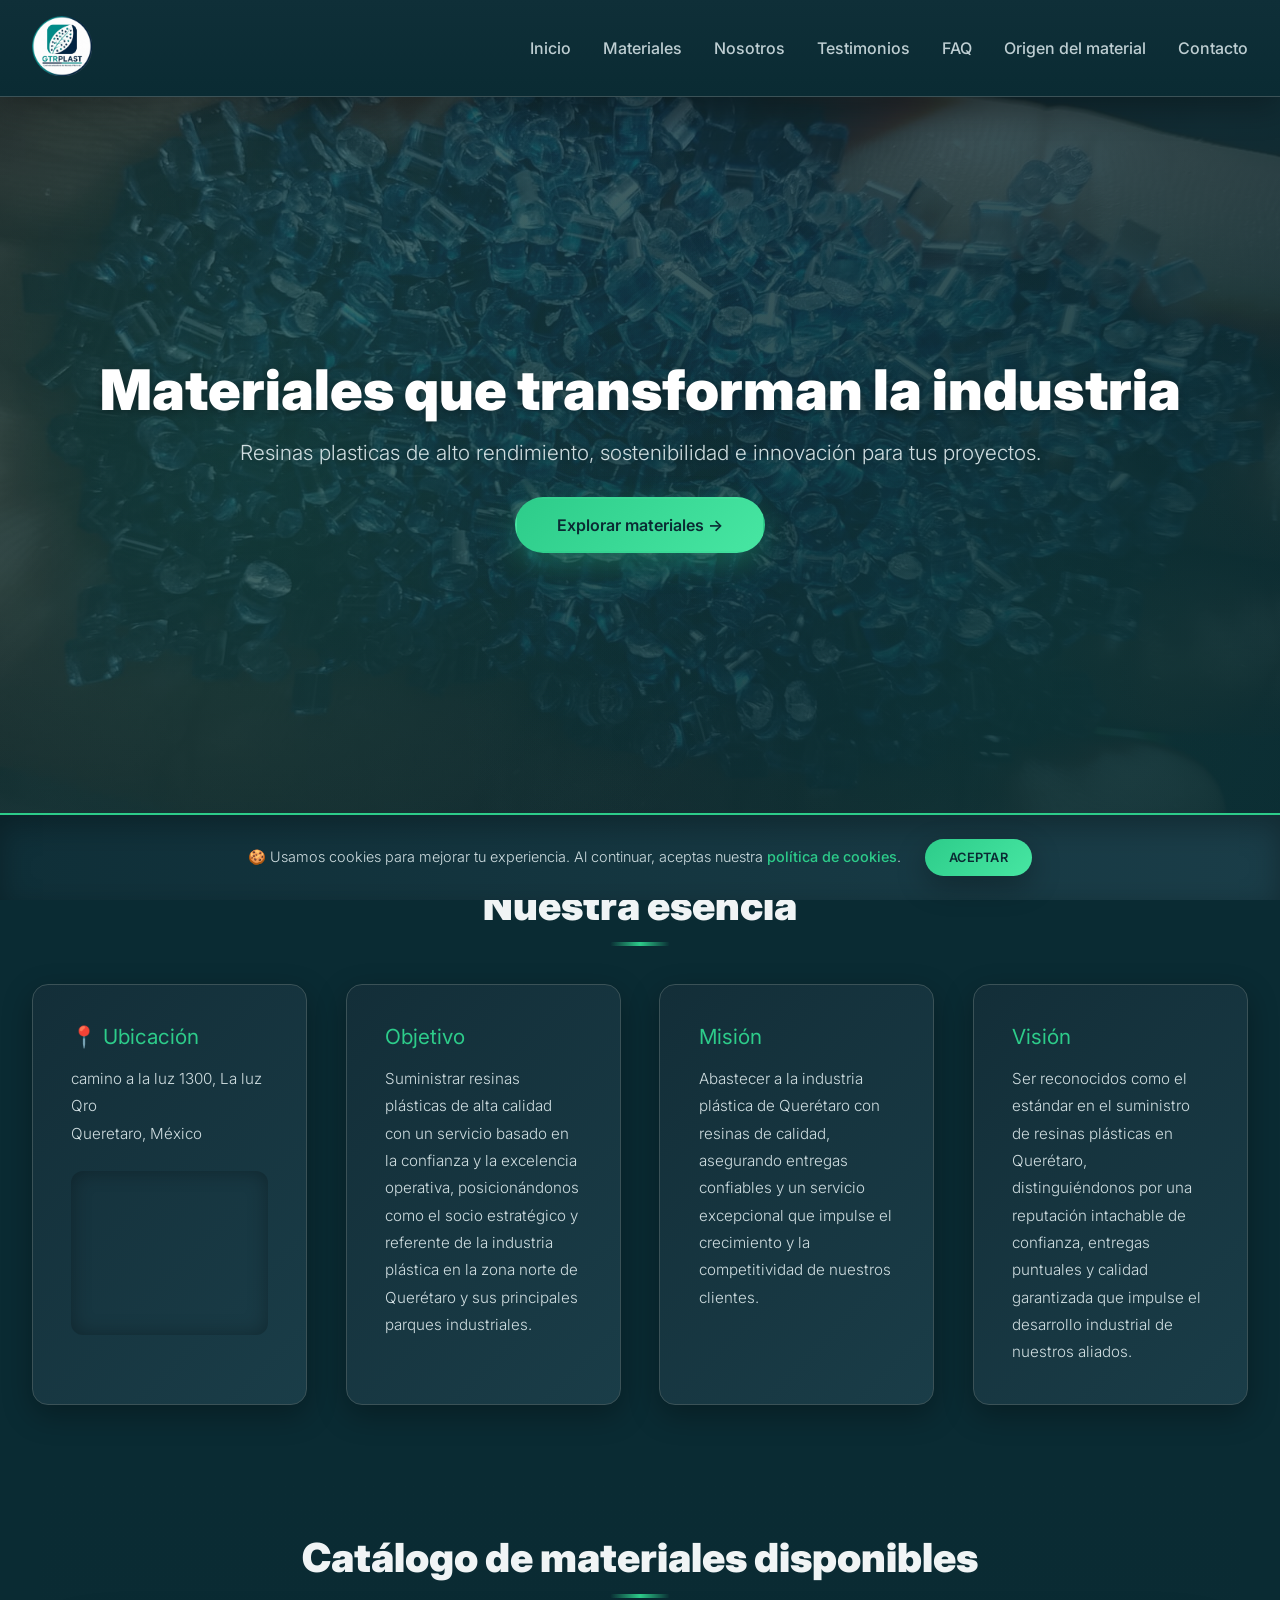
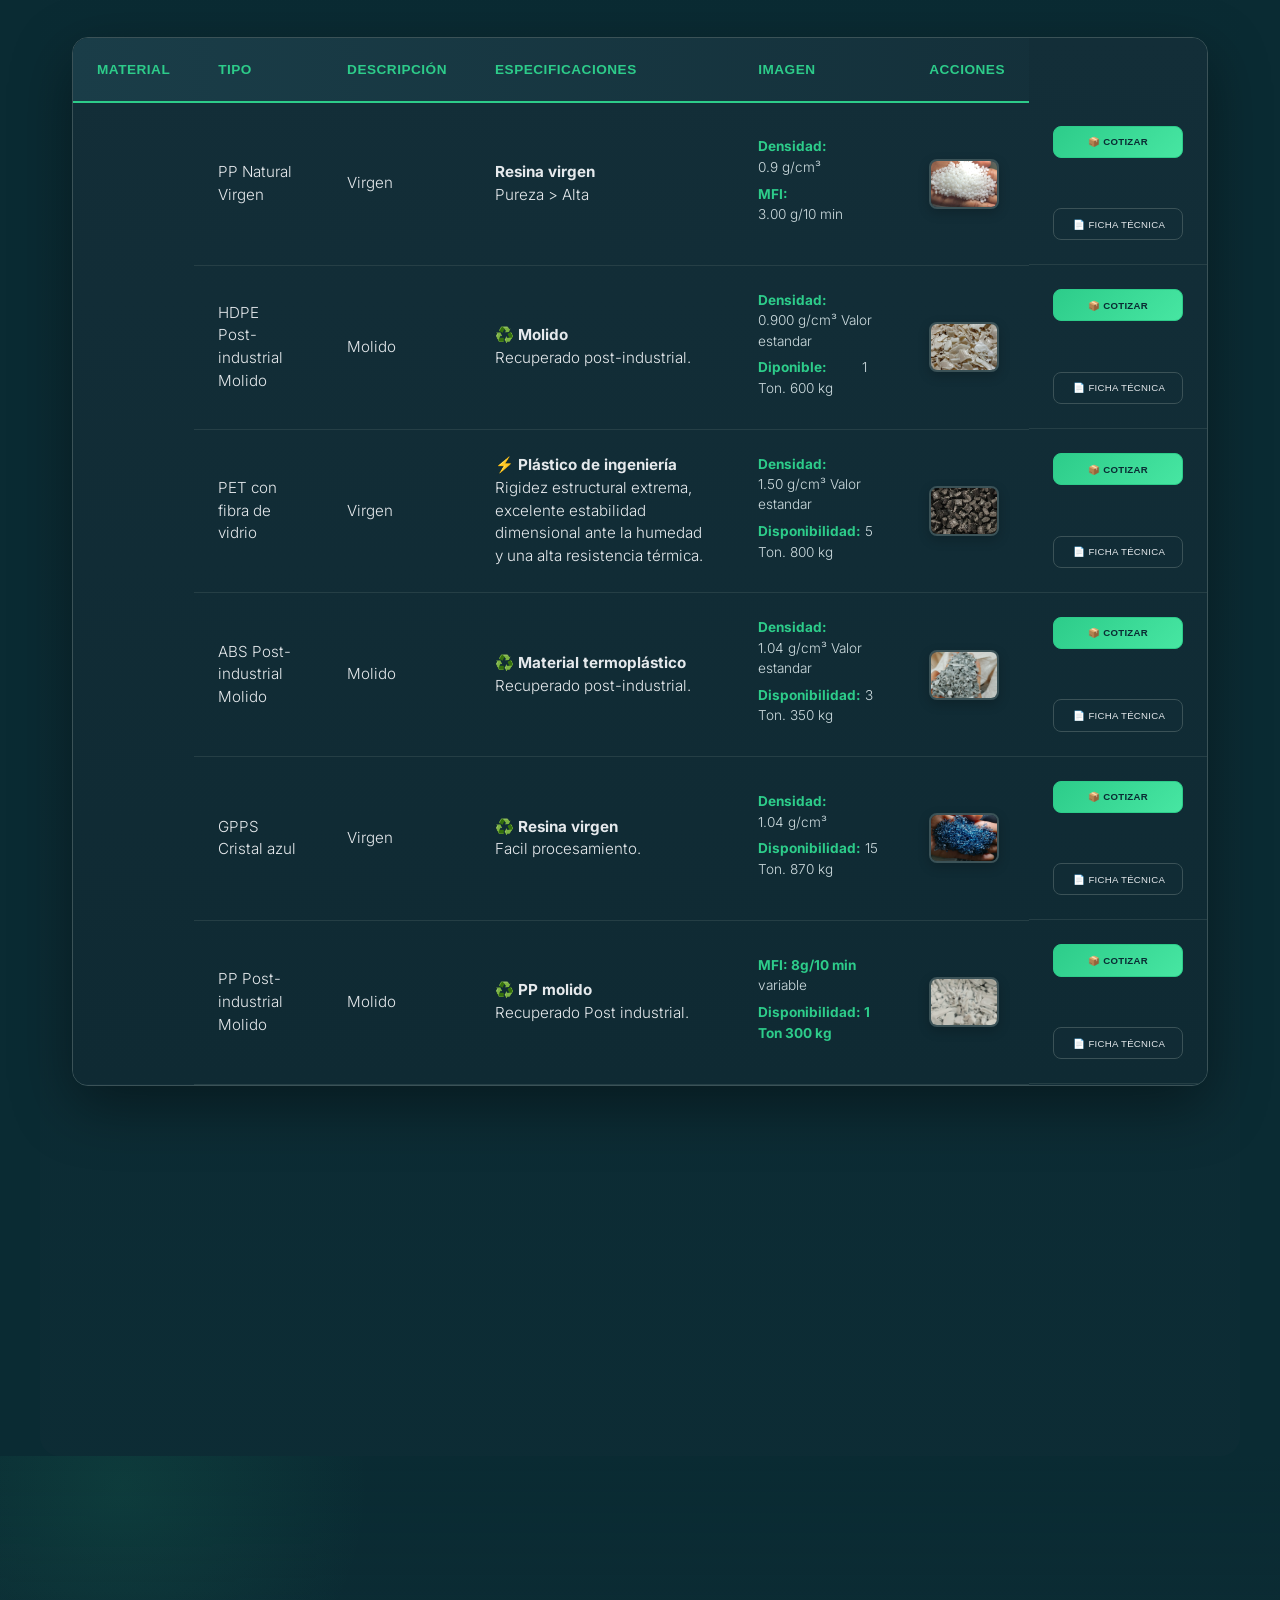
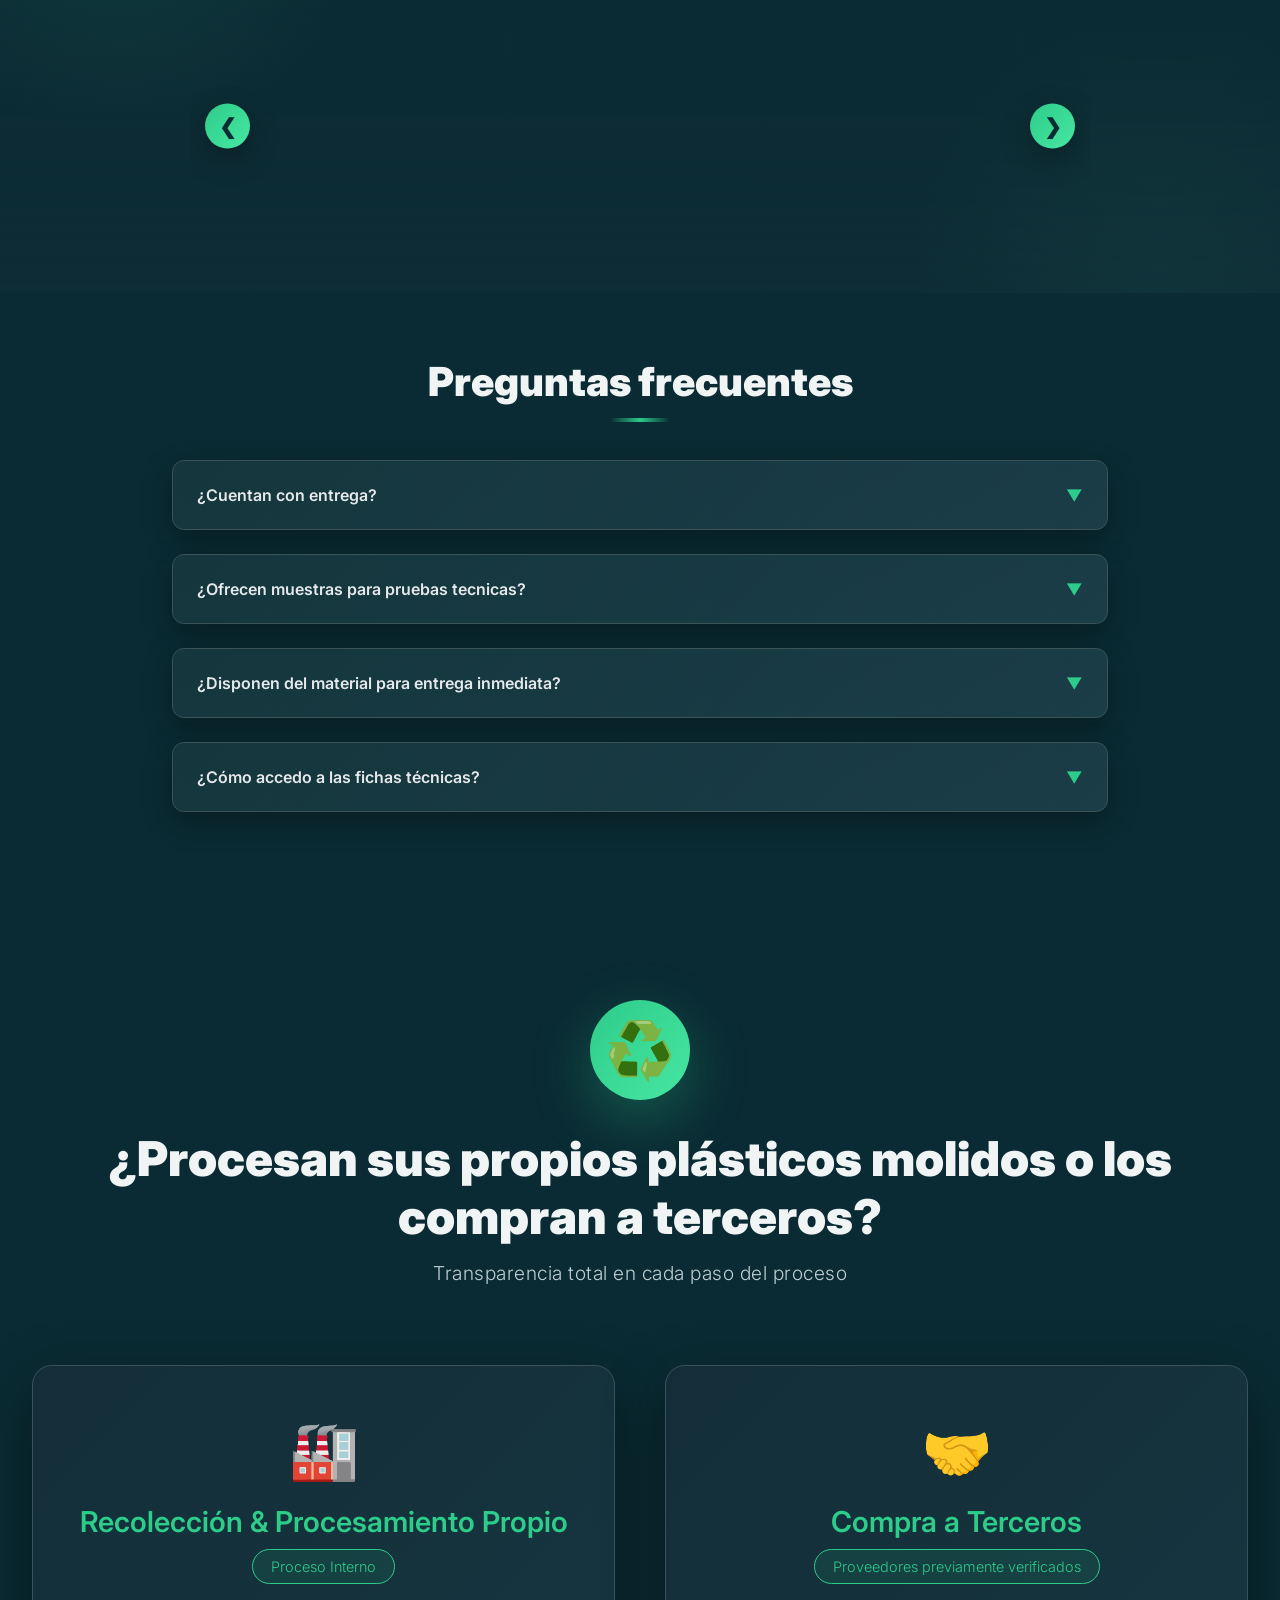
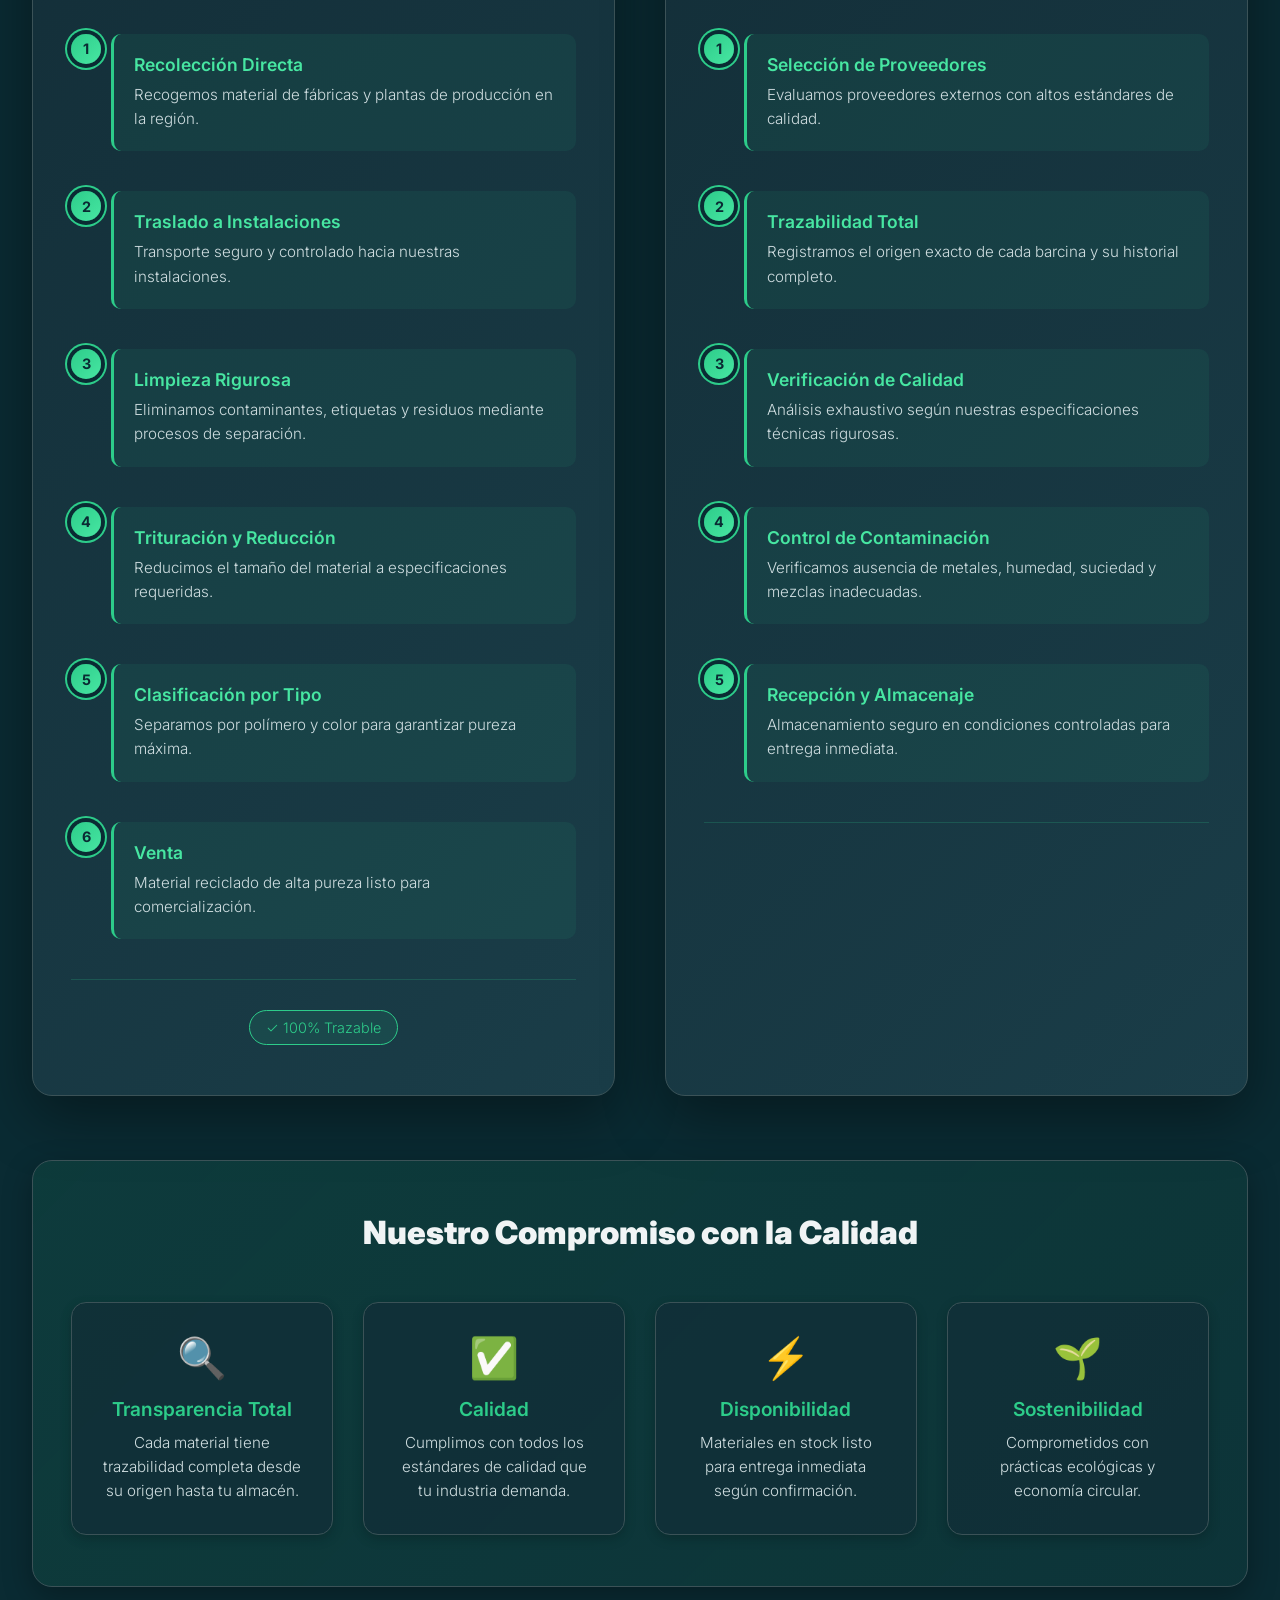
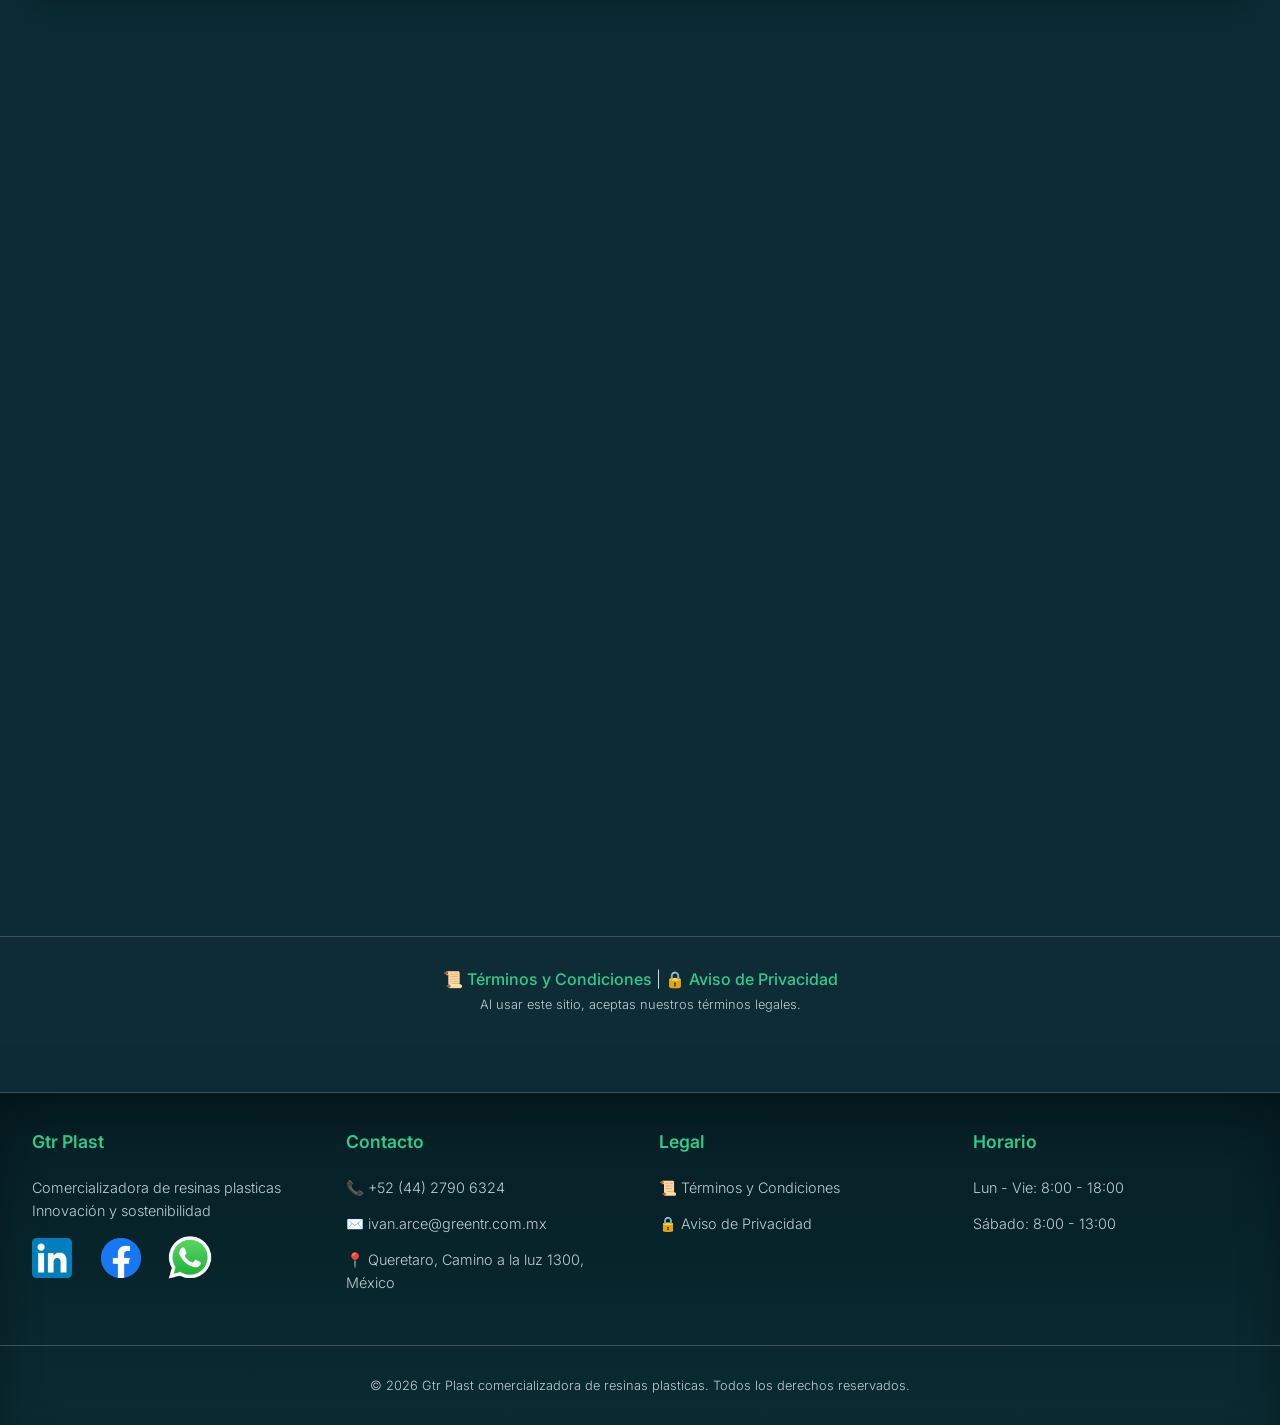
==== commit d9384a5f: "5to commit" ====
--- a/index.html
+++ b/index.html
@@ -10,7 +10,7 @@
   <meta property="og:url" content="https://tusitio.com">
   <meta property="og:type" content="website">
   <link rel="icon" type="image/svg+xml" href="assets/img/logo.ico">
-  <title>Gtr Plast | comercializadora de resinas plasticas | Materiales Industriales</title>
+  <title>Gtr Plast | comercializadora de resinas plasticas</title>
   <link rel="preconnect" href="https://fonts.googleapis.com">
   <link rel="preconnect" href="https://fonts.gstatic.com" crossorigin>
   <link href="https://fonts.googleapis.com/css2?family=Inter:opsz,wght@14..32,300;14..32,400;14..32,500;14..32,600;14..32,700&display=swap" rel="stylesheet">
@@ -39,7 +39,7 @@
   <section id="inicio" class="hero">
     <div class="hero-content">
       <h1>Materiales que transforman la industria</h1>
-      <p>Polipropileno de alto rendimiento, sostenibilidad e innovación para tus proyectos.</p>
+      <p>Resinas plasticas  de alto rendimiento, sostenibilidad e innovación para tus proyectos.</p>
       <a href="#materiales" class="hero-btn">Explorar materiales →</a>
     </div>
   </section>
@@ -126,11 +126,11 @@
         </div>
         <div class="testimonial-card" data-animate>
           <p>"La asesoría técnica y la disponibilidad de fichas descargables nos facilitó la selección del material."</p>
-          <h4>— Automotriz Regiomontana</h4>
+          <h4>— Ejemplo de empresa </h4>
         </div>
         <div class="testimonial-card" data-animate>
           <p>"Comprometidos con la sostenibilidad, sus productos reciclados PCR son una solución confiable."</p>
-          <h4>— EcoEmbalajes México</h4>
+          <h4>— Ejemplo de empresa</h4>
         </div>
       </div>
       <button class="testimonial-btn prev-testi">❮</button>
@@ -199,7 +199,7 @@
             </div>
             <div class="step-content">
               <h4>Traslado a Instalaciones</h4>
-              <p>Transporte seguro y controlado hacia nuestras instalaciones de procesamiento.</p>
+              <p>Transporte seguro y controlado hacia nuestras instalaciones.</p>
             </div>
           </div>
 
@@ -209,7 +209,7 @@
             </div>
             <div class="step-content">
               <h4>Limpieza Rigurosa</h4>
-              <p>Eliminamos contaminantes, etiquetas y residuos mediante procesos certificados.</p>
+              <p>Eliminamos contaminantes, etiquetas y residuos mediante procesos de separación.</p>
             </div>
           </div>
 
@@ -238,7 +238,7 @@
               <span class="step-number">6</span>
             </div>
             <div class="step-content">
-              <h4>Empaque y Venta</h4>
+              <h4>Venta</h4>
               <p>Material reciclado de alta pureza listo para comercialización.</p>
             </div>
           </div>
@@ -253,8 +253,8 @@
       <div class="origen-card" data-card="2">
         <div class="card-header">
           <div class="card-icon">🤝</div>
-          <h3>Compra a Terceros Certificados</h3>
-          <p class="card-badge">Proveedores Verificados</p>
+          <h3>Compra a Terceros </h3>
+          <p class="card-badge">Proveedores previamente verificados</p>
         </div>
 
         <div class="timeline-container">
@@ -266,7 +266,7 @@
             </div>
             <div class="step-content">
               <h4>Selección de Proveedores</h4>
-              <p>Evaluamos proveedores externos con altos estándares de calidad y certificaciones.</p>
+              <p>Evaluamos proveedores externos con altos estándares de calidad.</p>
             </div>
           </div>
 
@@ -276,7 +276,7 @@
             </div>
             <div class="step-content">
               <h4>Trazabilidad Total</h4>
-              <p>Registramos el origen exacto de cada lote y su historial completo.</p>
+              <p>Registramos el origen exacto de cada barcina y su historial completo.</p>
             </div>
           </div>
 
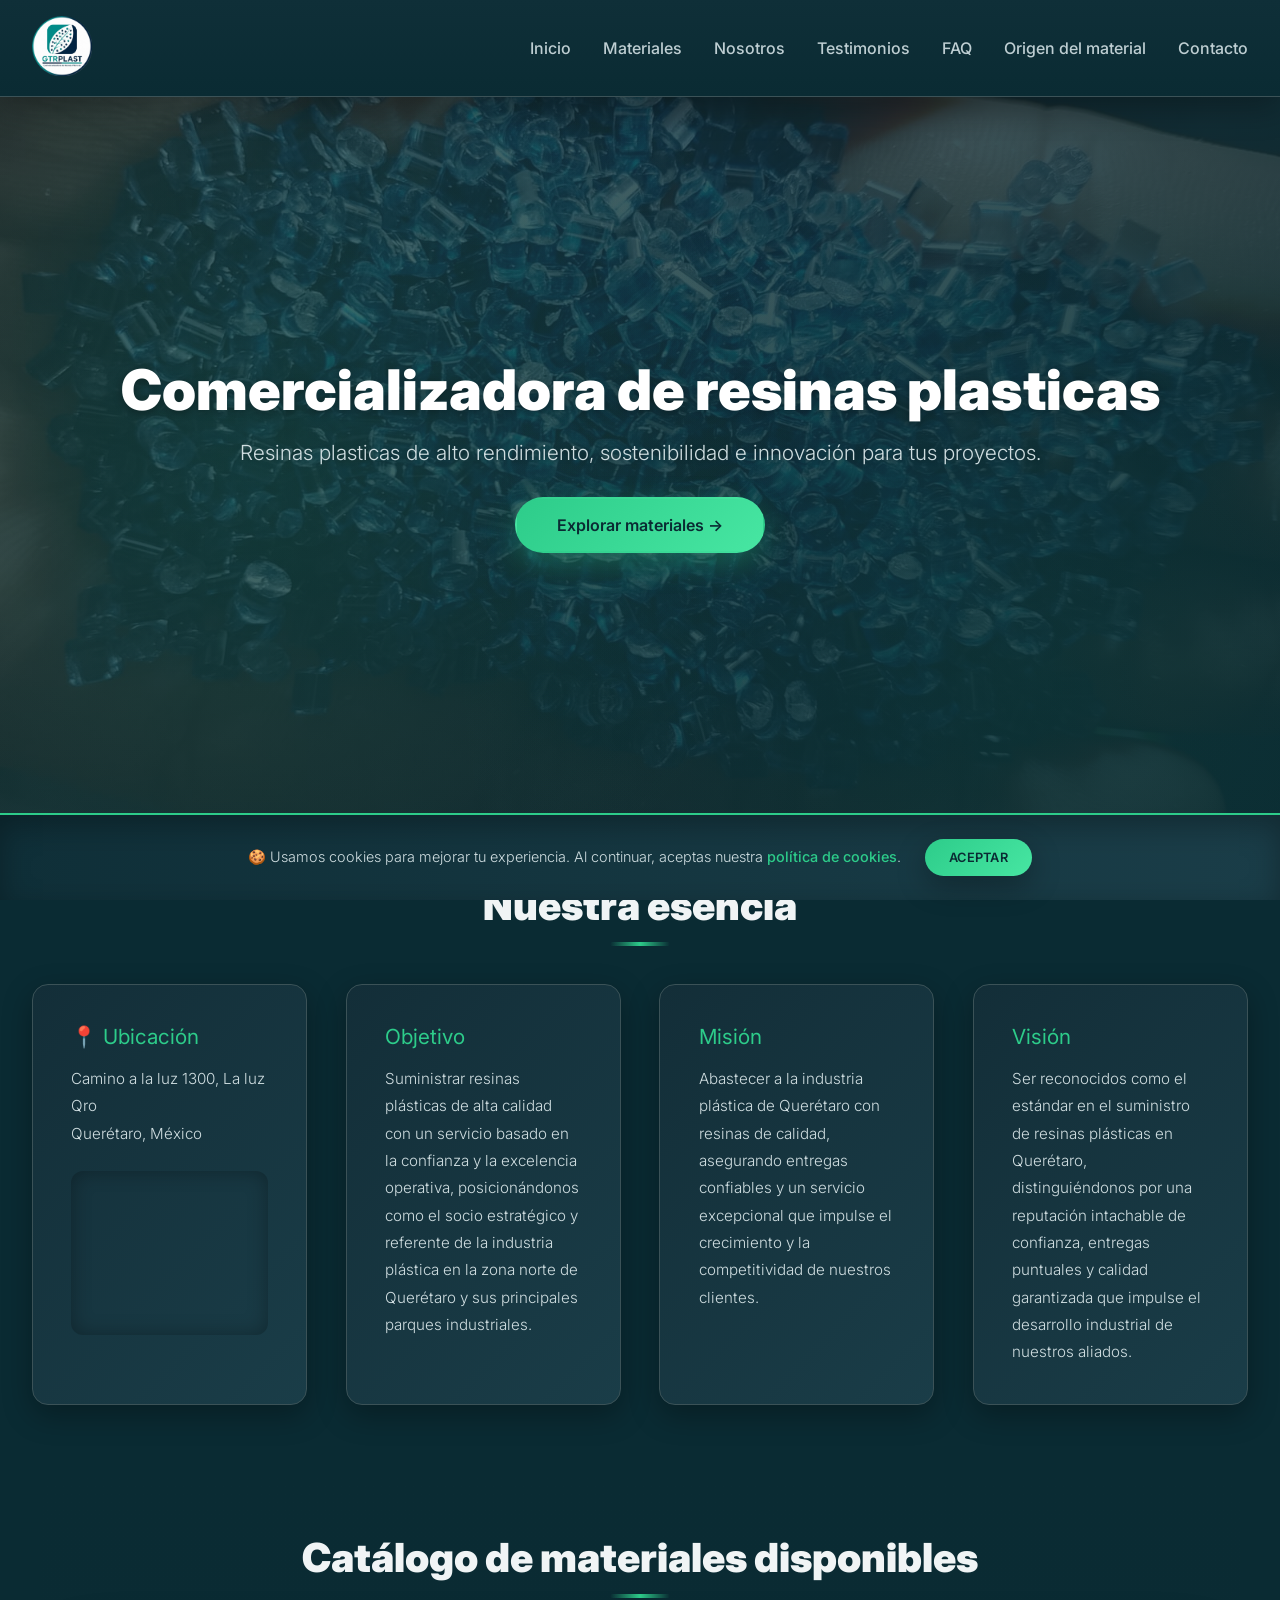
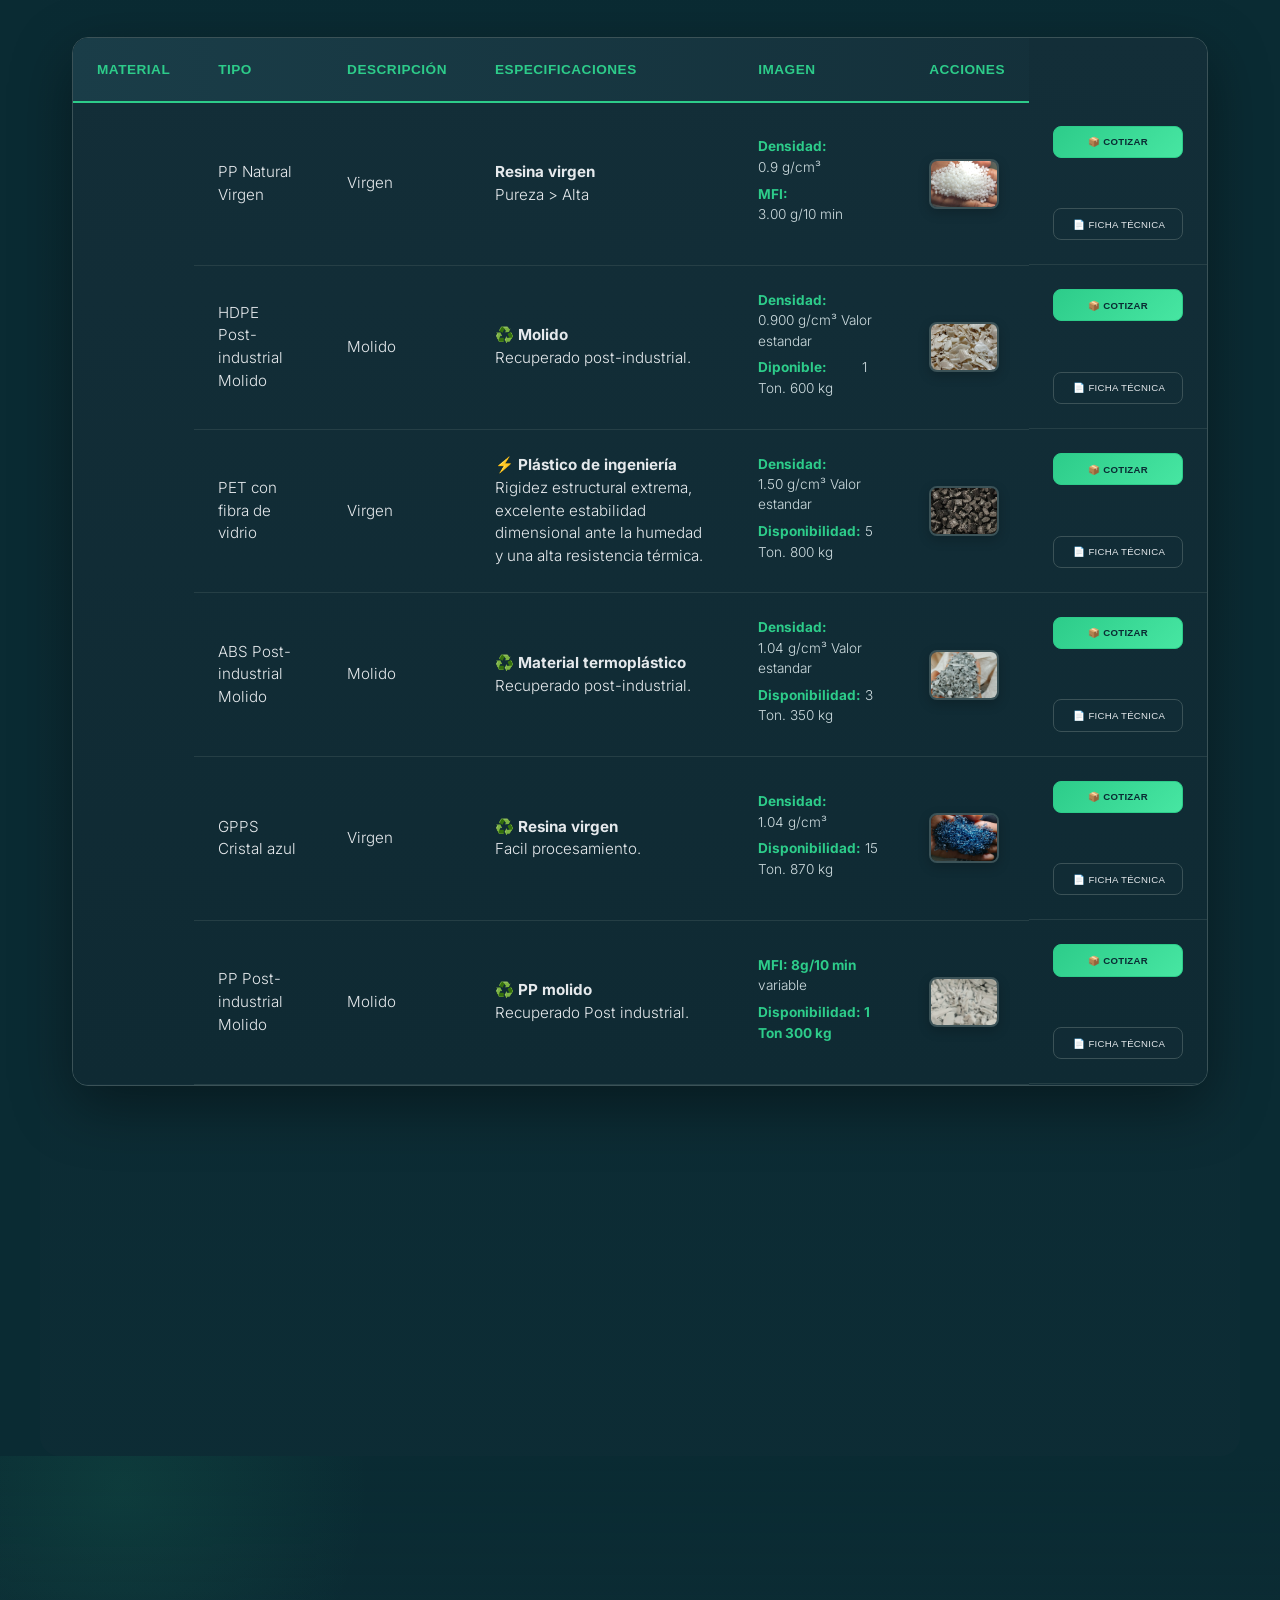
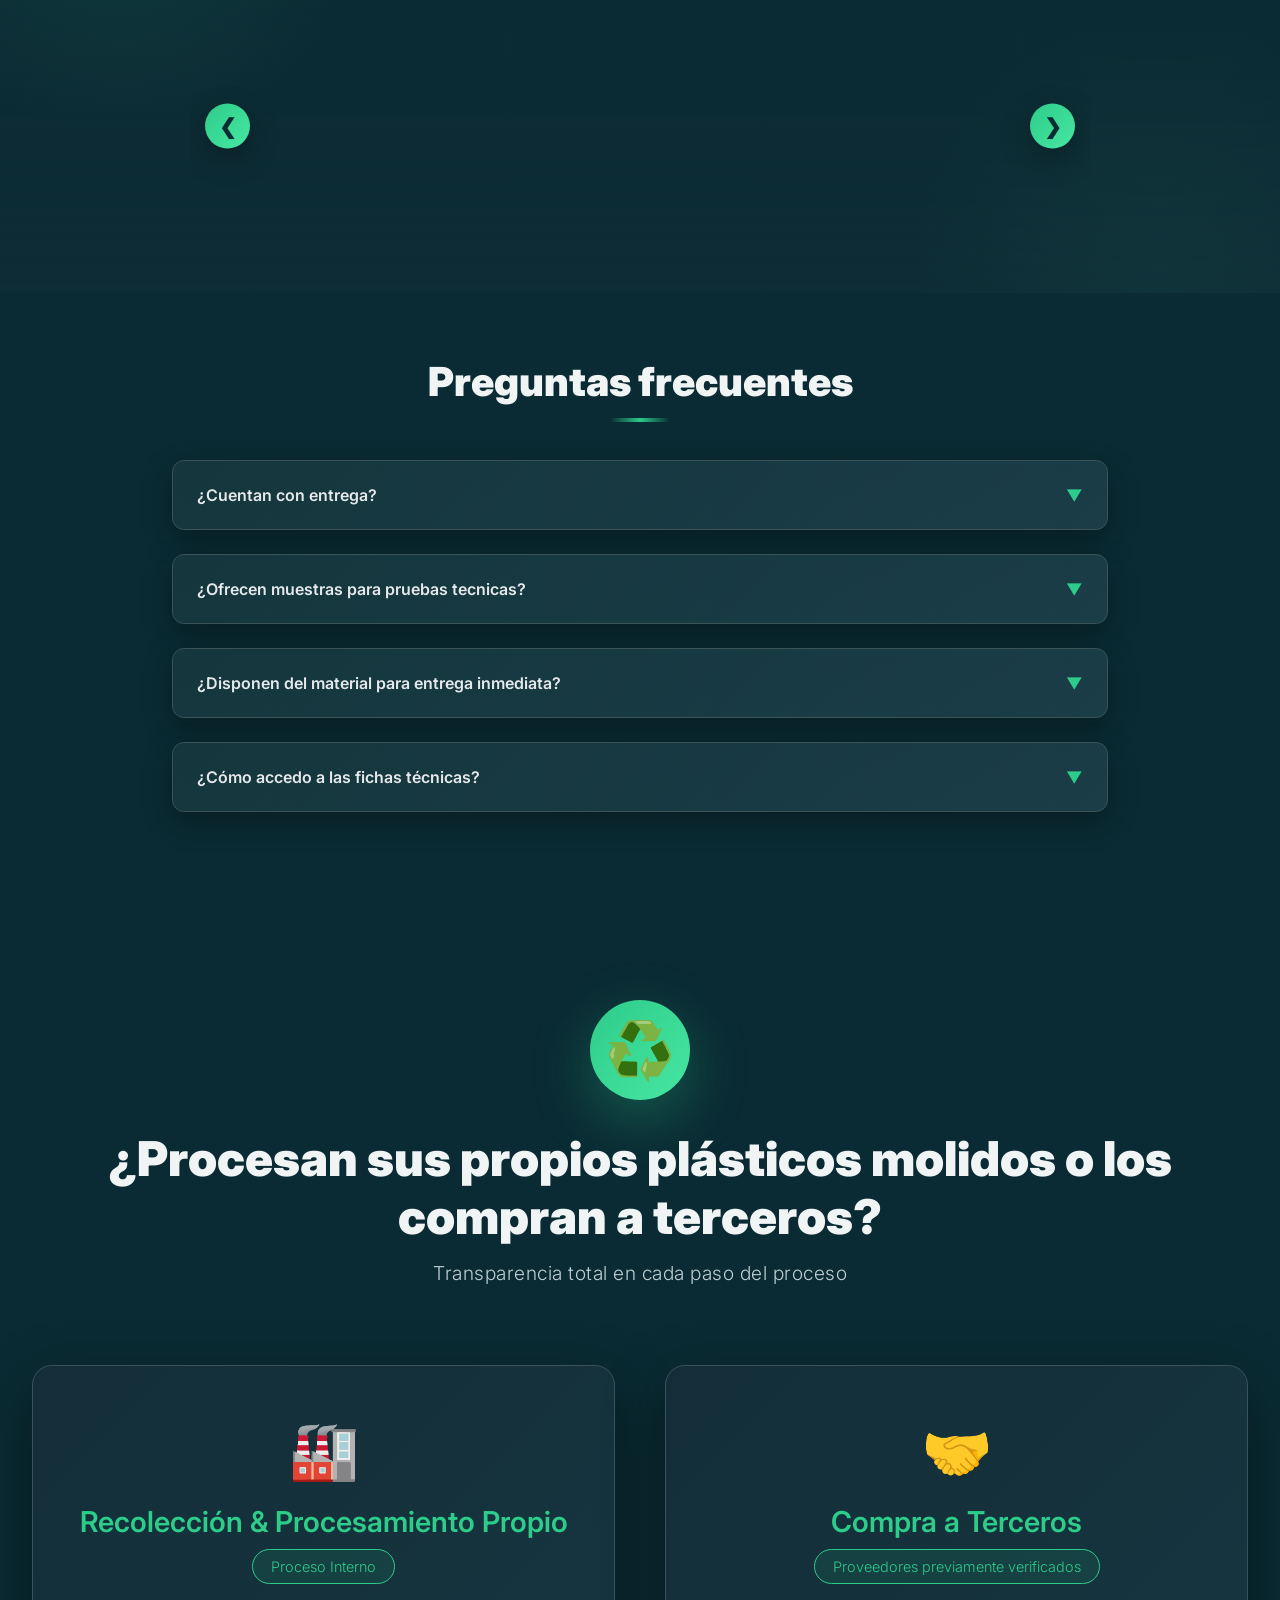
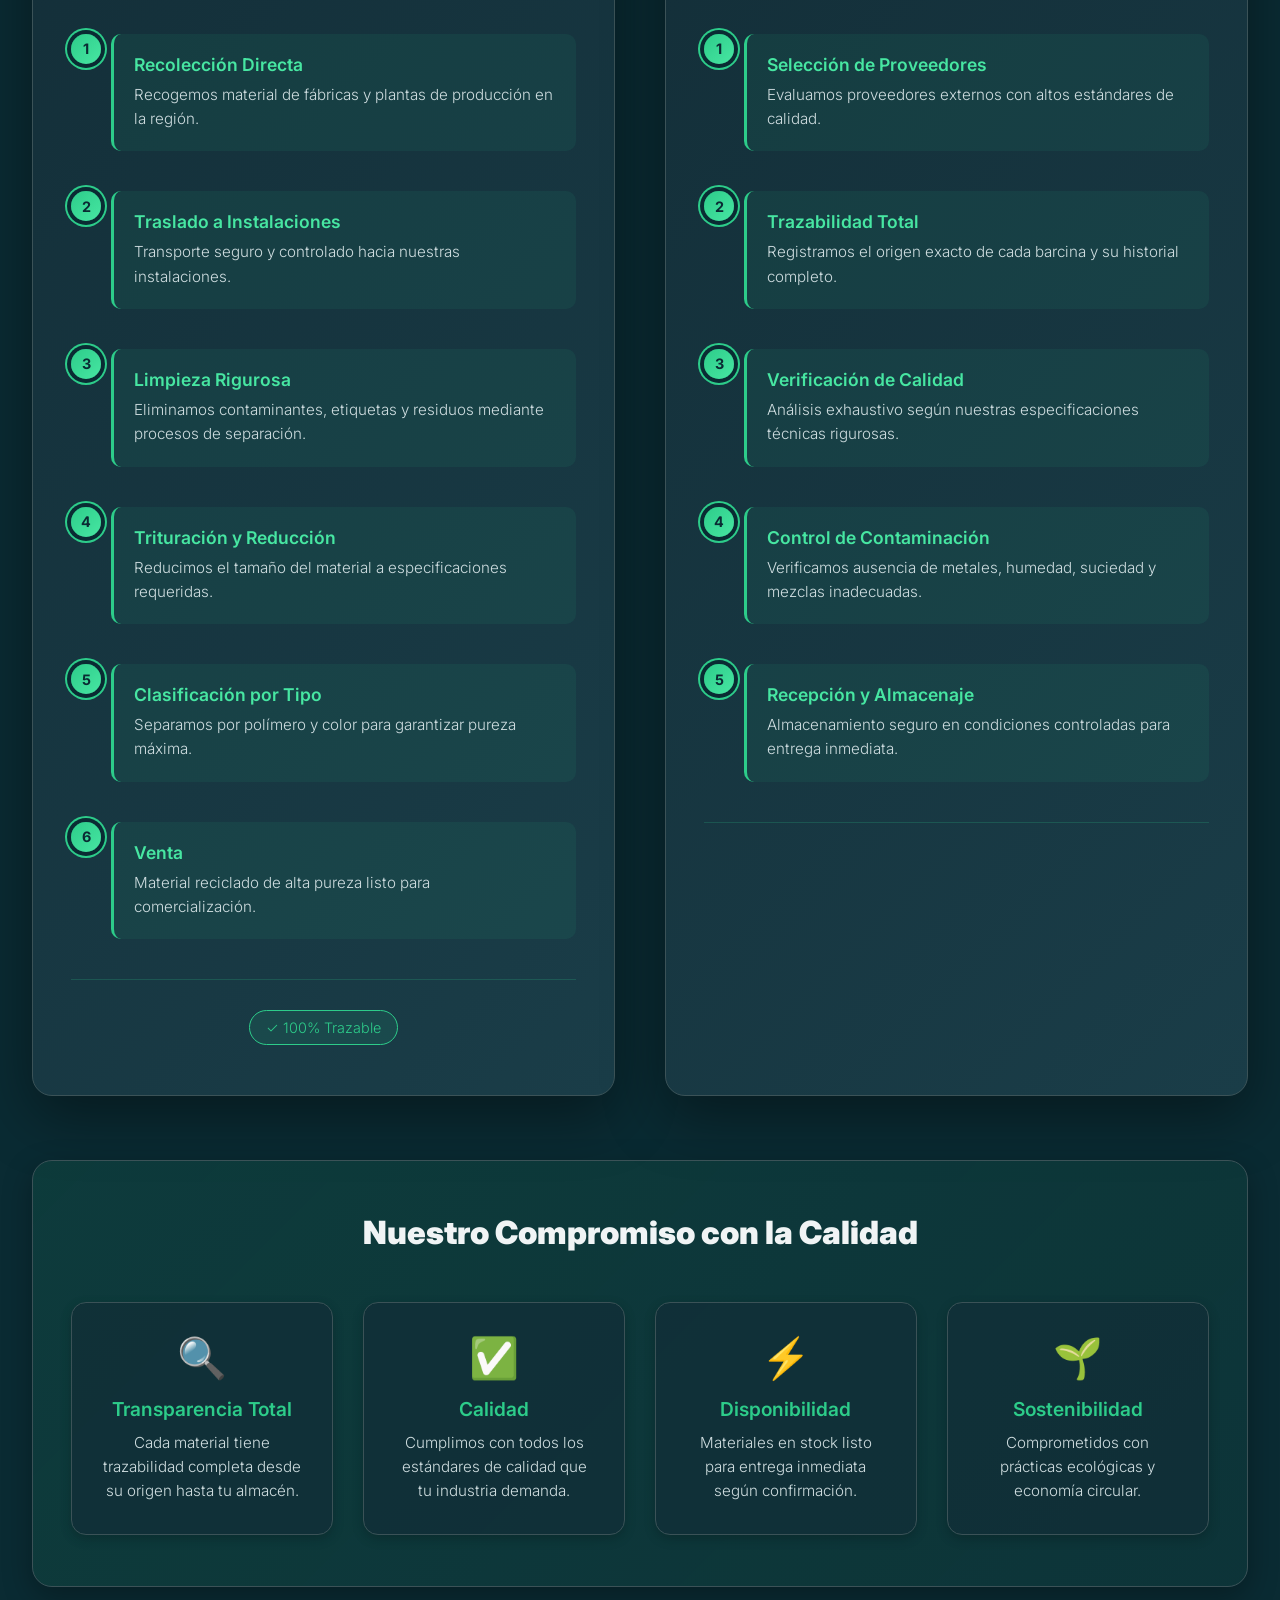
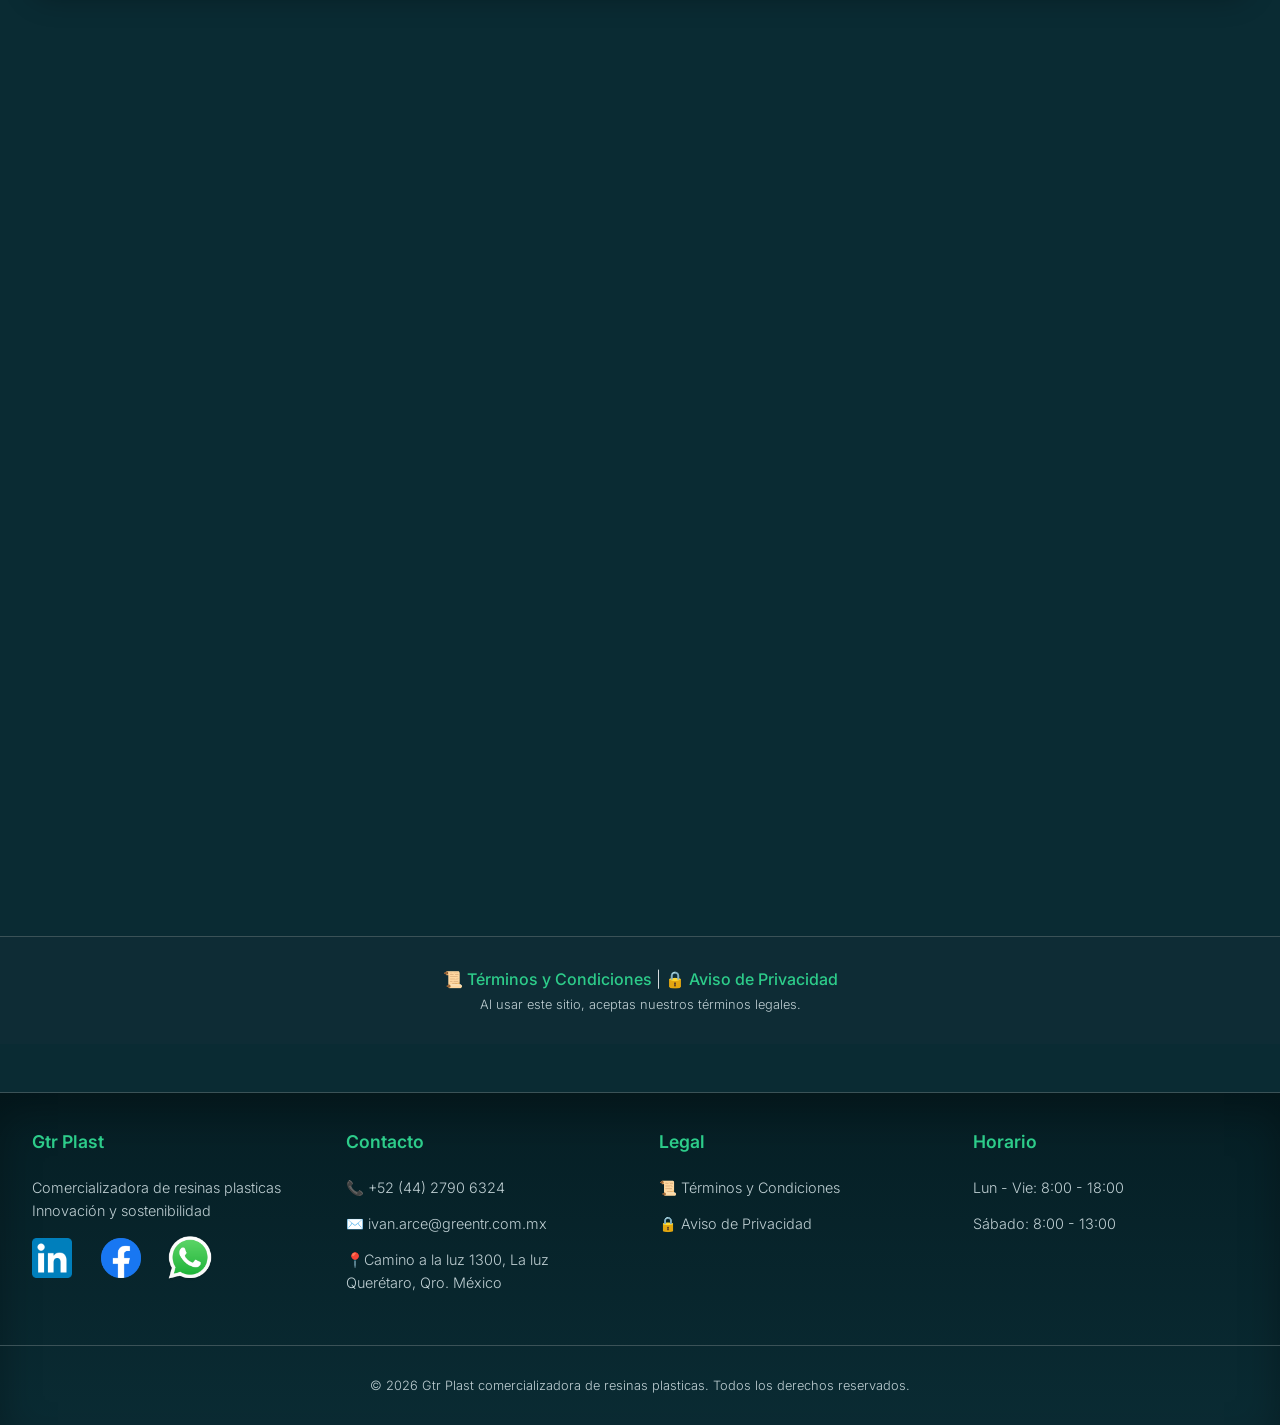
==== commit 867323e7: "6to cambio" ====
--- a/index.html
+++ b/index.html
@@ -38,7 +38,7 @@
   <!-- ========== HERO ========== -->
   <section id="inicio" class="hero">
     <div class="hero-content">
-      <h1>Materiales que transforman la industria</h1>
+      <h1>Comercializadora de resinas plasticas</h1>
       <p>Resinas plasticas  de alto rendimiento, sostenibilidad e innovación para tus proyectos.</p>
       <a href="#materiales" class="hero-btn">Explorar materiales →</a>
     </div>
@@ -50,7 +50,7 @@
     <div class="corporate-grid">
       <div class="corporate-card" data-animate>
         <h3>📍 Ubicación</h3>
-        <p>camino a la luz 1300, La luz Qro <br>Queretaro, México</p>
+        <p>Camino a la luz 1300, La luz Qro <br>Querétaro, México</p>
         <div class="map-container">
           <iframe src="https://www.google.com/maps/embed?pb=!1m18!1m12!1m3!1d932.0366690772057!2d-100.43371846579198!3d20.866137440416434!2m3!1f0!2f0!3f0!3m2!1i1024!2i768!4f13.1!3m3!1m2!1s0x85d4a7afce72b4e7%3A0x9e0217b399a93cf2!2sGreen%20Trend%20Recycling!5e0!3m2!1ses-419!2smx!4v1780669399142!5m2!1ses-419!2smx" width="100%" height="150" style="border:0; border-radius: 10px; margin-top: 10px;" allowfullscreen="" loading="lazy"></iframe>
         </div>
@@ -392,7 +392,7 @@
         <h4>Contacto</h4>
         <p>📞 +52 (44) 2790 6324</p>
         <p>✉️ ivan.arce@greentr.com.mx</p>
-        <p>📍 Queretaro, Camino a la luz 1300, México</p>
+        <p>📍Camino a la luz 1300, La luz Querétaro, Qro. México</p>
       </div>
       <div class="footer-col">
         <h4>Legal</h4>
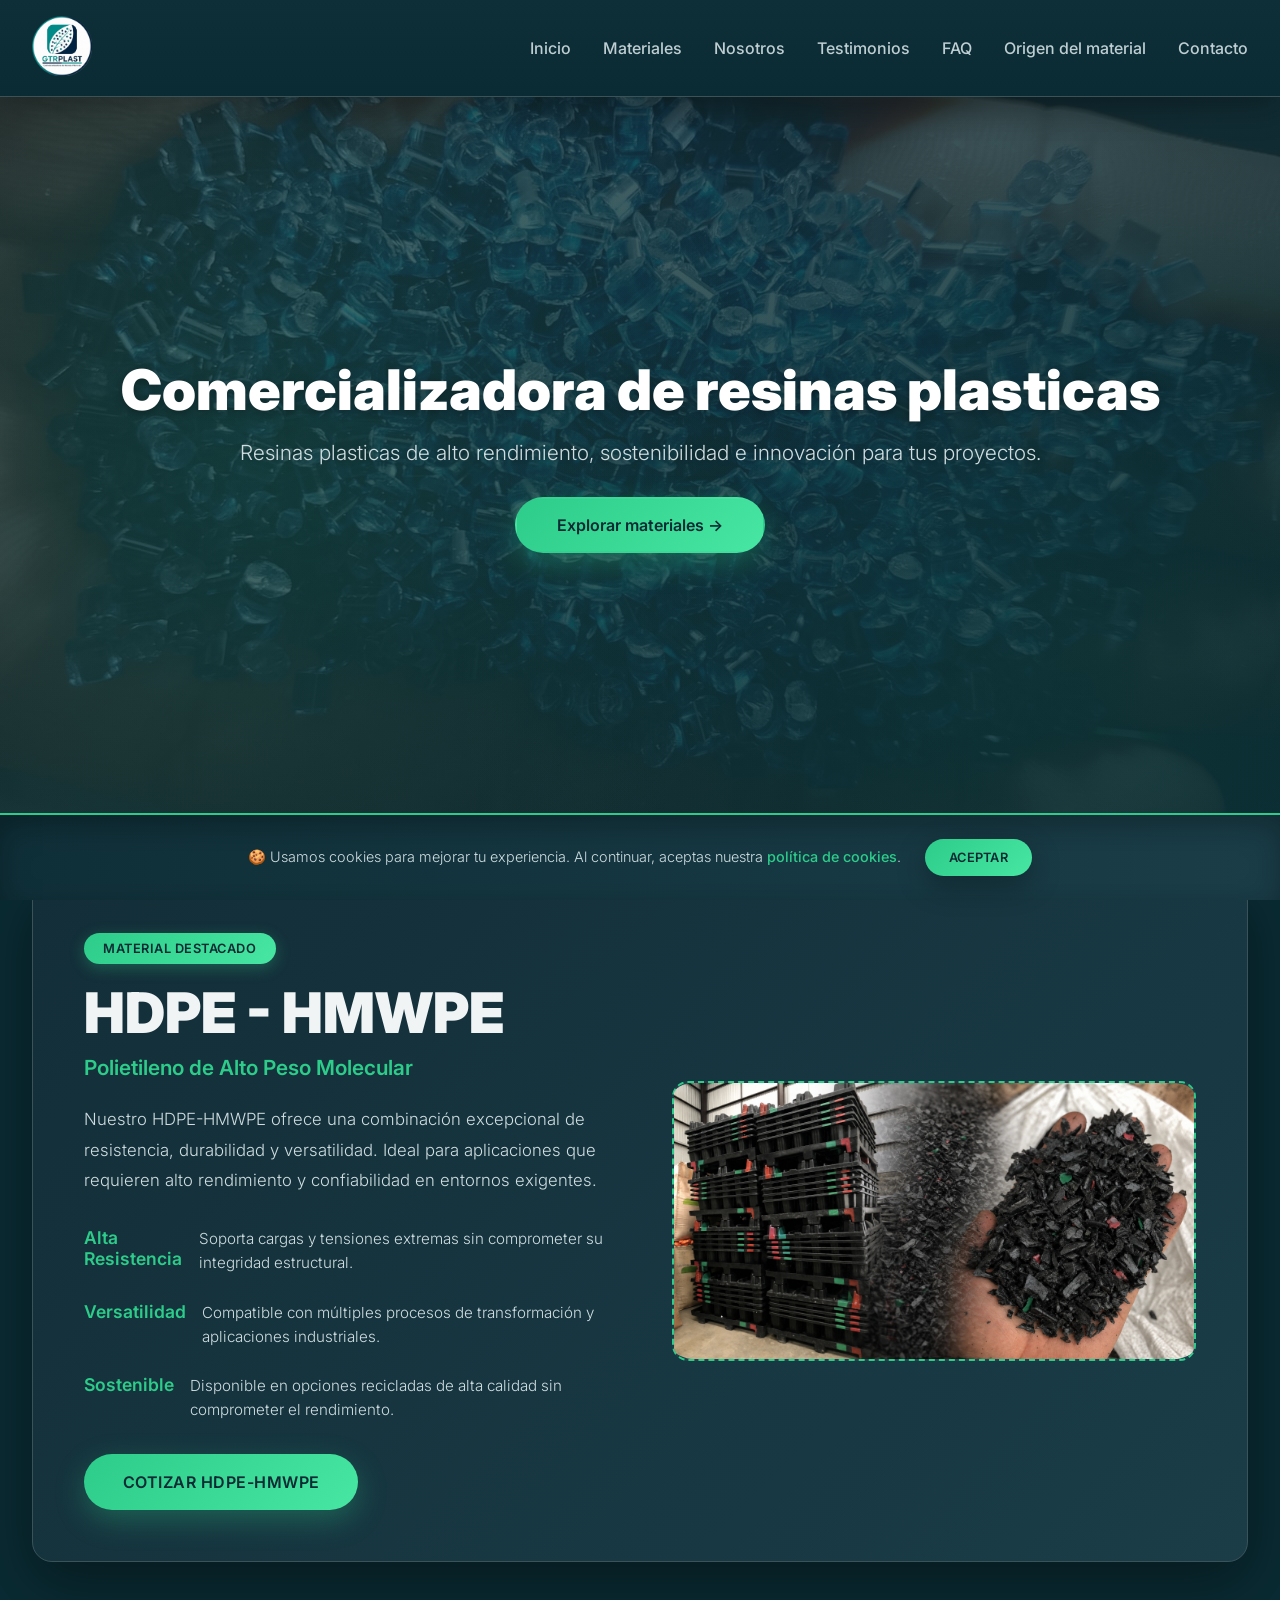
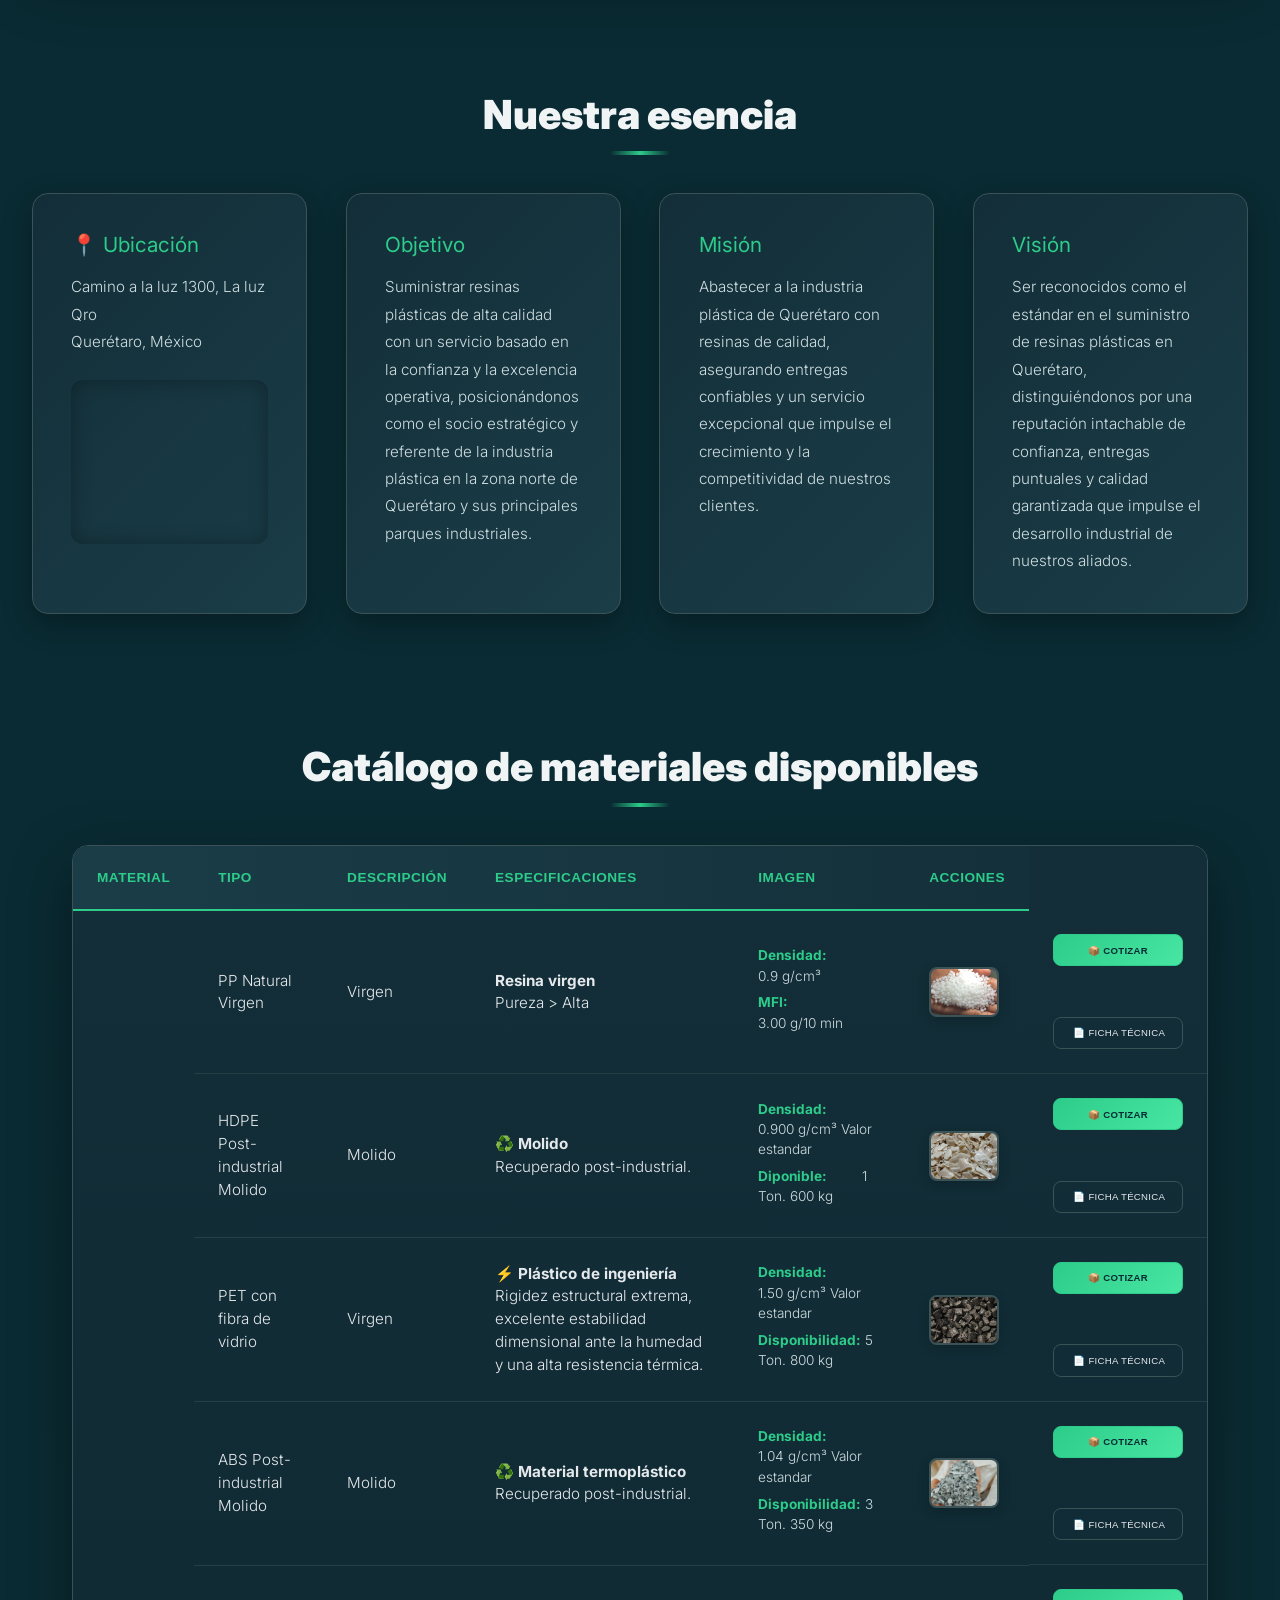
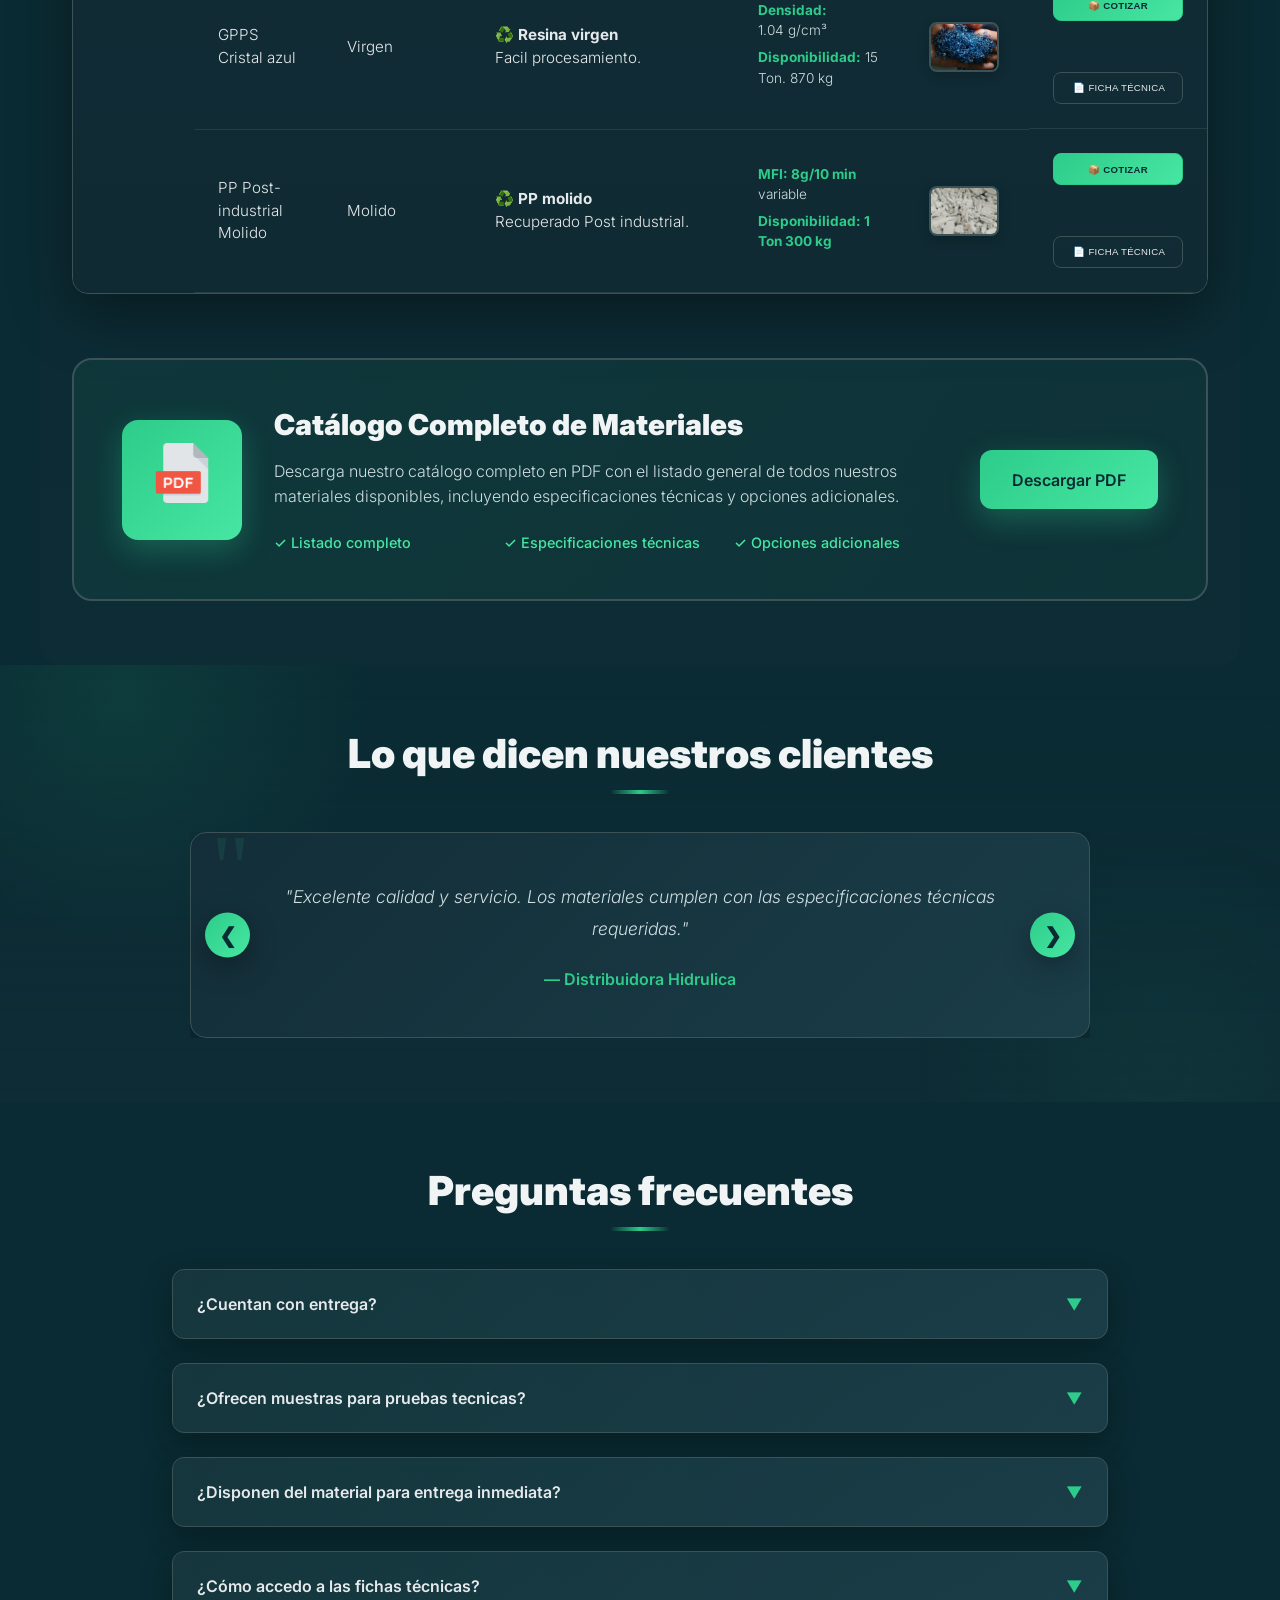
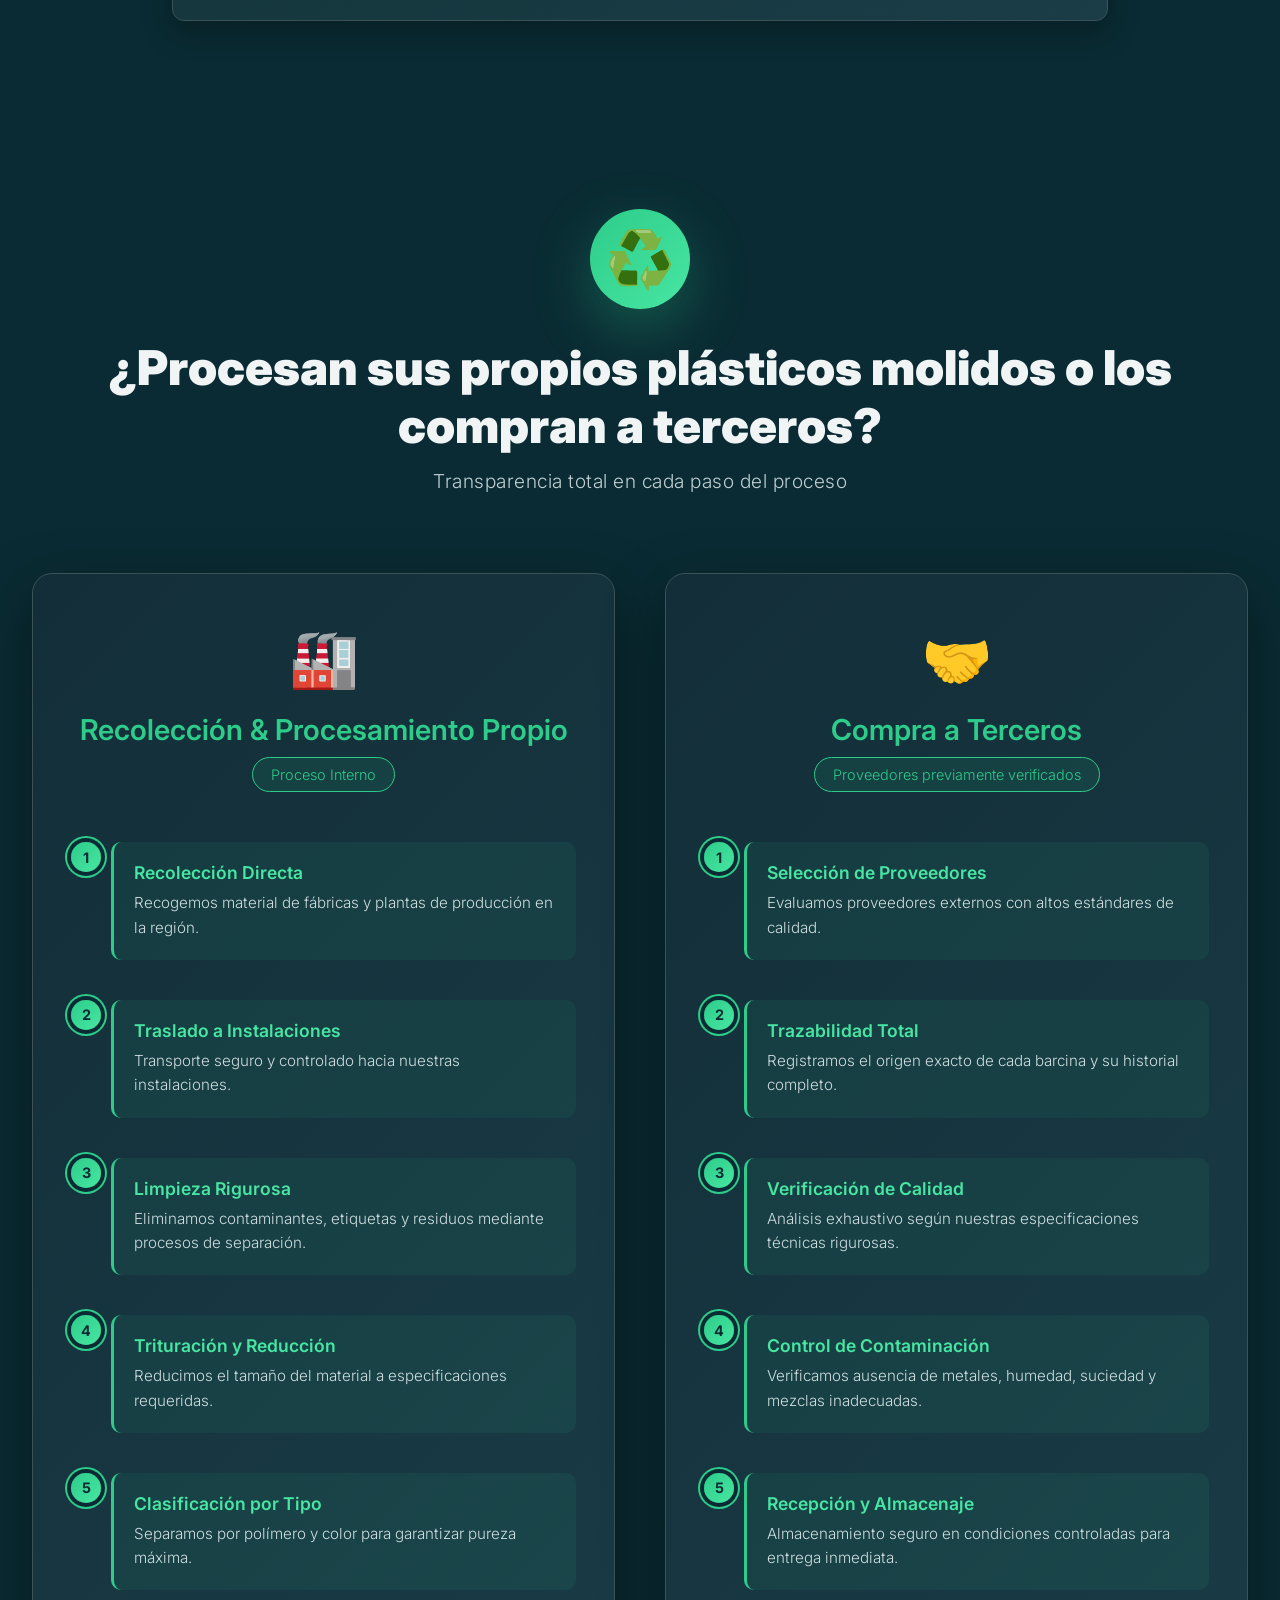
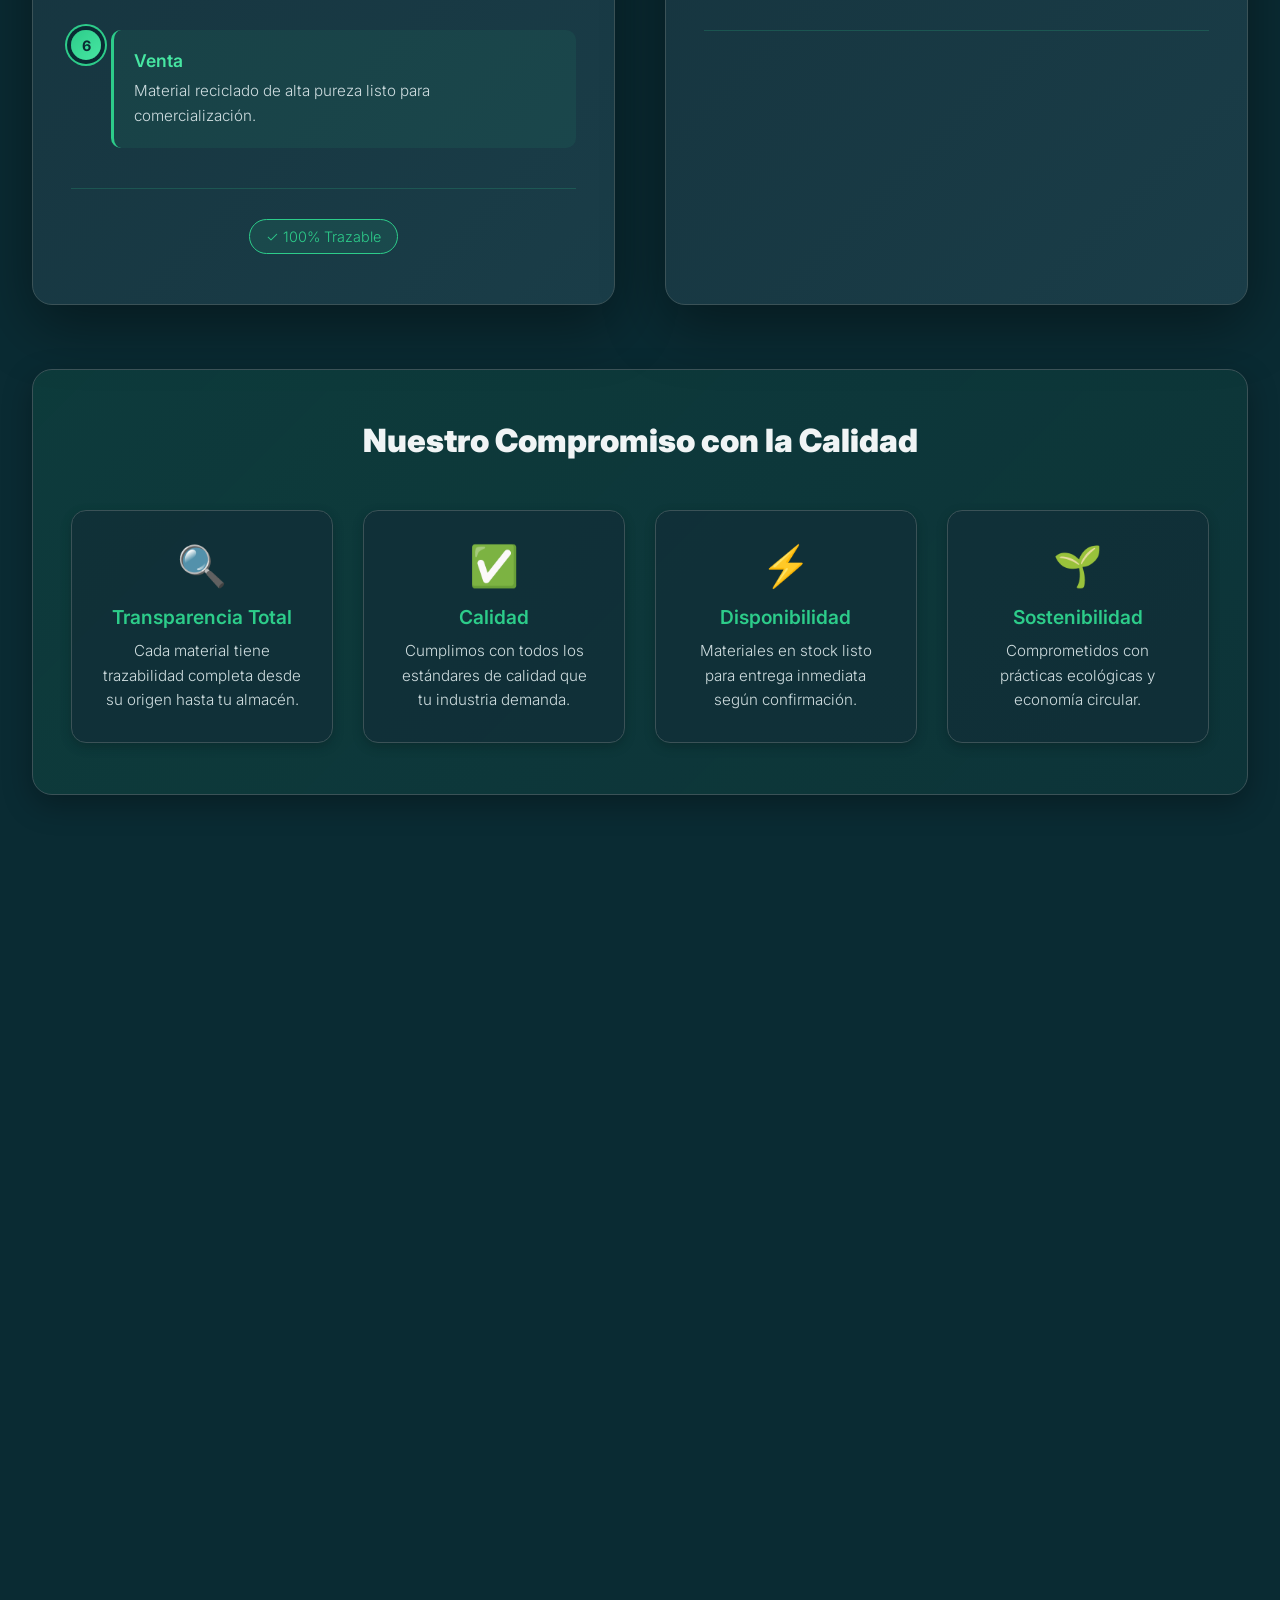
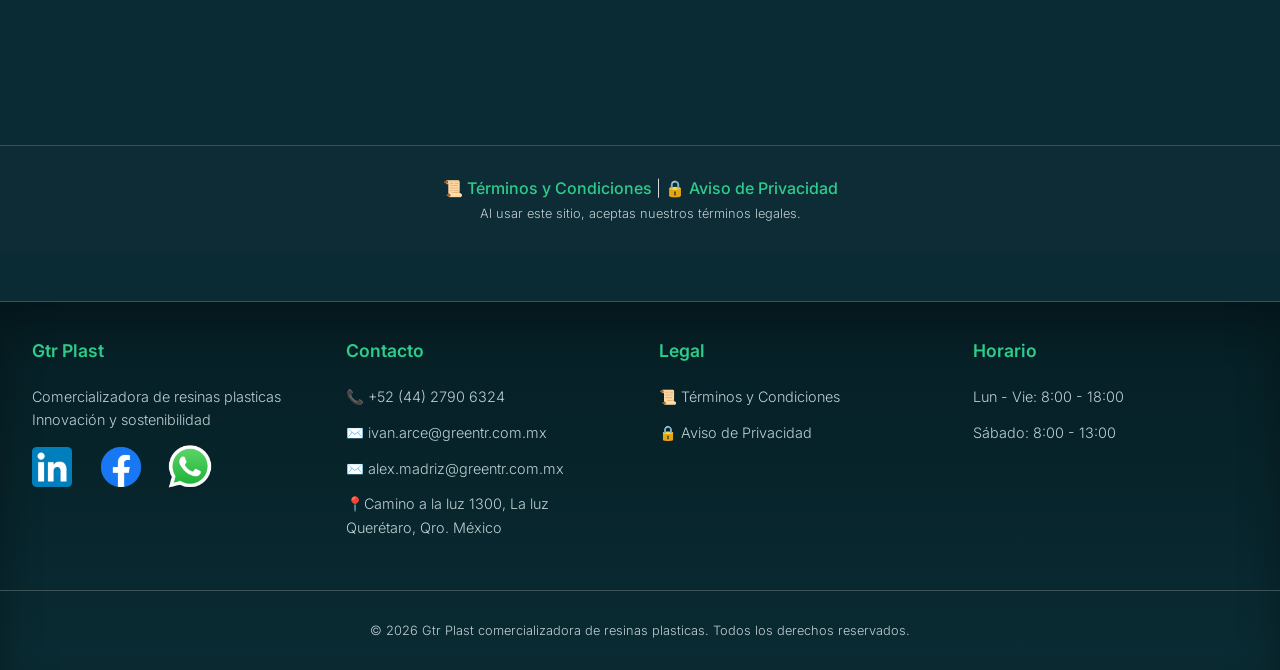
==== commit 1fd40f67: "modificación web 1" ====
--- a/index.html
+++ b/index.html
@@ -3,18 +3,53 @@
 <head>
   <meta charset="UTF-8">
   <meta name="viewport" content="width=device-width, initial-scale=1.0, viewport-fit=cover">
-  <meta name="description" content="Gtr Plast - Materiales técnicos de polipropileno. Calidad, sostenibilidad e innovación para tu industria.">
-  <meta property="og:title" content="Gtr Plast | Materiales Industriales">
-  <meta property="og:description" content="Polipropileno de alto rendimiento, fichas técnicas descargables, cotizaciones online.">
-  <meta property="og:image" content="https://via.placeholder.com/1200x630?text=PolypTech">
-  <meta property="og:url" content="https://tusitio.com">
+  <meta name="description" content="Gtr Plast - Comercializadora de resinas plasticas de alto rendimiento. HDPE, PP, PET y mas. Calidad, sostenibilidad e innovacion para tu industria en Queretaro.">
+  <meta name="keywords" content="resinas plasticas, HDPE, HMWPE, polipropileno, PP, PET, materiales industriales, Queretaro, mexico">
+  <meta name="author" content="Gtr Plast">
+  <meta name="robots" content="index, follow, max-snippet:-1, max-image-preview:large, max-video-preview:-1">
+  <meta name="language" content="es-MX">
+  <meta name="revisit-after" content="7 days">
+  <link rel="canonical" href="https://gtrplast.com">
+  <meta property="og:title" content="Gtr Plast | Comercializadora de Resinas Plasticas">
+  <meta property="og:description" content="Resinas plasticas de alto rendimiento: HDPE, PP, PET y mas. Fichas tecnicas, cotizaciones online y entrega en Queretaro.">
+  <meta property="og:image" content="https://gtrplast.com/assets/img/logo.png">
+  <meta property="og:url" content="https://gtrplast.com">
   <meta property="og:type" content="website">
+  <meta property="og:locale" content="es_MX">
+  <meta name="twitter:card" content="summary_large_image">
+  <meta name="twitter:title" content="Gtr Plast | Comercializadora de Resinas Plasticas">
+  <meta name="twitter:description" content="Resinas plasticas de alto rendimiento con fichas tecnicas y cotizaciones online.">
   <link rel="icon" type="image/svg+xml" href="assets/img/logo.ico">
-  <title>Gtr Plast | comercializadora de resinas plasticas</title>
+  <link rel="apple-touch-icon" href="assets/img/logo.png">
+  <title>Gtr Plast | Comercializadora de Resinas Plasticas - HDPE, PP, PET</title>
   <link rel="preconnect" href="https://fonts.googleapis.com">
   <link rel="preconnect" href="https://fonts.gstatic.com" crossorigin>
   <link href="https://fonts.googleapis.com/css2?family=Inter:opsz,wght@14..32,300;14..32,400;14..32,500;14..32,600;14..32,700&display=swap" rel="stylesheet">
   <link rel="stylesheet" href="styles.css">
+  <!-- Schema.org - Datos Estructurados -->
+  <script type="application/ld+json">
+  {
+    "@context": "https://schema.org",
+    "@type": "Organization",
+    "name": "Gtr Plast",
+    "description": "Comercializadora de resinas plasticas de alto rendimiento",
+    "url": "https://gtrplast.com",
+    "logo": "https://gtrplast.com/assets/img/logo.png",
+    "address": {
+      "@type": "PostalAddress",
+      "streetAddress": "Camino a la luz 1300, La luz",
+      "addressLocality": "Queretaro",
+      "addressRegion": "Qro",
+      "addressCountry": "MX"
+    },
+    "telephone": "+52 (44) 2790 6324",
+    "email": "ivan.arce@greentr.com.mx",
+    "sameAs": [
+      "https://www.facebook.com/gtrplast",
+      "https://www.linkedin.com/company/gtrplast"
+    ]
+  }
+  </script>
 </head>
 <body>
 
@@ -41,6 +76,38 @@
       <h1>Comercializadora de resinas plasticas</h1>
       <p>Resinas plasticas  de alto rendimiento, sostenibilidad e innovación para tus proyectos.</p>
       <a href="#materiales" class="hero-btn">Explorar materiales →</a>
+    </div>
+  </section>
+
+  <!-- ========== SECCIÓN PROMOCIONAL HDPE-HMWPE ========== -->
+  <section id="hdpe-promo" class="hdpe-promo-section">
+    <div class="hdpe-container">
+      <div class="hdpe-content">
+        <div class="hdpe-badge">Material destacado</div>
+        <h2 class="hdpe-title">HDPE - HMWPE</h2>
+        <p class="hdpe-subtitle">Polietileno de Alto Peso Molecular</p>
+        <p class="hdpe-description">Nuestro HDPE-HMWPE ofrece una combinación excepcional de resistencia, durabilidad y versatilidad. Ideal para aplicaciones que requieren alto rendimiento y confiabilidad en entornos exigentes.</p>
+        <div class="hdpe-features">
+          <div class="feature">
+            <h4>Alta Resistencia</h4>
+            <p>Soporta cargas y tensiones extremas sin comprometer su integridad estructural.</p>
+          </div>
+          <div class="feature">
+            <h4>Versatilidad</h4>
+            <p>Compatible con múltiples procesos de transformación y aplicaciones industriales.</p>
+          </div>
+          <div class="feature">
+            <h4>Sostenible</h4>
+            <p>Disponible en opciones recicladas de alta calidad sin comprometer el rendimiento.</p>
+          </div>
+        </div>
+        <button class="hdpe-cta-btn" id="hdpeCotizarBtn"> Cotizar HDPE-HMWPE</button>
+      </div>
+      <div class="hdpe-image" width="150px">
+        <div class="hdpe-image-placeholder">
+          <img class="img-promo" src="assets/img/tarima-molido.png"  alt="tarima-molido">
+        </div>
+      </div>
     </div>
   </section>
 
@@ -107,7 +174,7 @@
             <span class="feature-item">✓ Opciones adicionales</span>
           </div>
         </div>
-        <a href="assets/pdf/catalogo-completo.pdf" download="Catalogo-GTR-Plast.pdf" class="btn-pdf-download">
+        <a href="assets/fichas/catalogo_gtrplast.pdf" download="Catalogo-GTR-Plast.pdf" class="btn-pdf-download">
           
           <span class="btn-text">Descargar PDF</span>
         </a>
@@ -392,6 +459,7 @@
         <h4>Contacto</h4>
         <p>📞 +52 (44) 2790 6324</p>
         <p>✉️ ivan.arce@greentr.com.mx</p>
+        <p>✉️ alex.madriz@greentr.com.mx</p>
         <p>📍Camino a la luz 1300, La luz Querétaro, Qro. México</p>
       </div>
       <div class="footer-col">
@@ -426,6 +494,37 @@
         <h3>2. Protección de datos personales (resumen)</h3>
         <p>Para el aviso de privacidad completo, consulta nuestra página <a href="privacidad.html" target="_blank">Política de Privacidad</a>.</p>
         <p class="modal-update">Última actualización: 1 de junio de 2025</p>
+      </div>
+    </div>
+  </div>
+
+  <!-- ========== MODAL DE COTIZACIÓN ========== -->
+  <div id="cotizacionModal" class="modal cotizacion-modal">
+    <div class="modal-content cotizacion-modal-content">
+      <div class="modal-header">
+        <h2>Solicitar Cotización</h2>
+        <span class="close-modal" id="closeCotizacionModal">&times;</span>
+      </div>
+      <div class="modal-body">
+        <form action="https://formspree.io/f/xqewqlgr" method="POST" id="cotizacionForm" class="cotizacion-form">
+          <input type="text" name="name" placeholder="Nombre completo" required>
+          <input type="email" name="email" placeholder="Correo electrónico" required>
+          <input type="tel" name="phone" placeholder="Teléfono">
+          <select name="material" required>
+            <option value="">Selecciona un material</option>
+            <option>PP Natural</option>
+            <option>HDPE Beige molido</option>
+            <option>HDPE - HMWPE</option>
+            <option>PET Negro con fibra de vidrio</option>
+            <option>ABS Gris molido</option>
+            <option>GPPS Cristal azul</option>
+            <option>PP Blanco molido</option>
+            <option>Otro (especifique)</option>
+          </select>
+          <textarea name="message" placeholder="Mensaje o especificaciones adicionales" rows="4" required></textarea>
+          <button type="submit" class="submit-btn">Enviar Cotización →</button>
+          <p id="cotizacion-form-status"></p>
+        </form>
       </div>
     </div>
   </div>
@@ -449,6 +548,61 @@
     <button id="acceptCookies">Aceptar</button>
   </div>
 
+  <script>
+    // Manejador del modal de cotización
+    const cotizacionModal = document.getElementById('cotizacionModal');
+    const closeCotizacionModal = document.getElementById('closeCotizacionModal');
+    const hdpeCotizarBtn = document.getElementById('hdpeCotizarBtn');
+    const cotizacionForm = document.getElementById('cotizacionForm');
+    const cotizacionFormStatus = document.getElementById('cotizacion-form-status');
+
+    function openCotizacionModal() {
+      cotizacionModal.style.display = 'flex';
+      document.body.style.overflow = 'hidden';
+    }
+
+    function closeCotizacionModalFunc() {
+      cotizacionModal.style.display = 'none';
+      document.body.style.overflow = 'auto';
+    }
+
+    hdpeCotizarBtn.addEventListener('click', openCotizacionModal);
+    closeCotizacionModal.addEventListener('click', closeCotizacionModalFunc);
+
+    cotizacionModal.addEventListener('click', (e) => {
+      if (e.target === cotizacionModal) {
+        closeCotizacionModalFunc();
+      }
+    });
+
+    // Manejador del formulario de cotización con Formspree
+    cotizacionForm.addEventListener('submit', async (e) => {
+      e.preventDefault();
+      const data = new FormData(cotizacionForm);
+      try {
+        const response = await fetch(cotizacionForm.action, {
+          method: 'POST',
+          body: data,
+          headers: { 'Accept': 'application/json' }
+        });
+        if (response.ok) {
+          cotizacionFormStatus.innerHTML = '✅ Cotización enviada. Te contactaremos pronto.';
+          cotizacionFormStatus.style.color = '#2DCC8A';
+          cotizacionForm.reset();
+          setTimeout(() => {
+            closeCotizacionModalFunc();
+            cotizacionFormStatus.innerHTML = '';
+          }, 2000);
+        } else {
+          cotizacionFormStatus.innerHTML = '❌ Error al enviar. Intenta de nuevo.';
+          cotizacionFormStatus.style.color = '#FF8A8A';
+        }
+      } catch (error) {
+        cotizacionFormStatus.innerHTML = '❌ Error de conexión. Verifica tu internet.';
+        cotizacionFormStatus.style.color = '#FF8A8A';
+      }
+    });
+  </script>
   <script src="script.js"></script>
 </body>
 </html>
--- a/styles.css
+++ b/styles.css
@@ -322,6 +322,13 @@
 
 .hero-btn:hover::before {
   left: 100%;
+}
+
+/* ========== SECCIÓN PROMOCIONAL ========== */
+.img-promo {
+  width: 100%;
+  height: 100%;
+  border-radius: 4%;
 }
 
 /* ========== CORPORATE ========== */
@@ -1520,6 +1527,11 @@
   max-height: 85vh;
   overflow-y: auto;
   box-shadow: var(--shadow-xl);
+  scrollbar-width: none;
+}
+
+.modal-content::-webkit-scrollbar {
+  display: none;
 }
 
 .modal-header {
@@ -2234,4 +2246,342 @@
     padding: clamp(0.5rem, 1vw, 0.6rem) clamp(1rem, 2vw, 1.2rem);
     font-size: clamp(0.7rem, 1vw, 0.75rem);
   }
-}/*# sourceMappingURL=styles.css.map */+}
+/* ========== SECCIÓN PROMOCIONAL HDPE-HMWPE ========== */
+.hdpe-promo-section {
+  max-width: 1300px;
+  margin: 0 auto;
+  padding: clamp(2rem, 5vw, 5rem) clamp(1rem, 4vw, 2rem);
+  width: 100%;
+  box-sizing: border-box;
+}
+
+.hdpe-container {
+  display: grid;
+  grid-template-columns: 1fr 1fr;
+  gap: clamp(2rem, 5vw, 4rem);
+  align-items: center;
+  background: linear-gradient(135deg, var(--color-dark-card) 0%, #1A3D48 100%);
+  border-radius: 20px;
+  padding: clamp(2rem, 4vw, 4rem);
+  border: 1px solid var(--color-border);
+  box-shadow: var(--shadow-lg);
+  position: relative;
+  overflow: hidden;
+  opacity: 0;
+  transform: translateY(30px);
+}
+
+.hdpe-container.scroll-animate {
+  animation: fadeInUp 0.8s var(--transition-smooth) forwards;
+}
+
+.hdpe-container::before {
+  content: "";
+  position: absolute;
+  top: -50%;
+  right: -50%;
+  width: 100%;
+  height: 100%;
+  background: radial-gradient(circle, rgba(45, 204, 138, 0.1) 0%, transparent 70%);
+  transition: all 0.5s ease;
+  opacity: 0;
+  pointer-events: none;
+}
+
+.hdpe-container:hover::before {
+  opacity: 1;
+  top: -25%;
+  right: -25%;
+}
+
+.hdpe-content {
+  position: relative;
+  z-index: 2;
+}
+
+.hdpe-badge {
+  display: inline-block;
+  background: linear-gradient(135deg, var(--color-primary) 0%, var(--color-primary-light) 100%);
+  color: var(--color-dark-bg);
+  padding: 0.5rem 1.2rem;
+  border-radius: 50px;
+  font-size: 0.8rem;
+  font-weight: 600;
+  text-transform: uppercase;
+  letter-spacing: 0.5px;
+  margin-bottom: 1rem;
+  box-shadow: 0 4px 15px rgba(45, 204, 138, 0.3);
+}
+
+.hdpe-title {
+  font-family: "Fivo Sans Heavy", "Inter", sans-serif;
+  font-weight: 900;
+  font-size: clamp(2rem, 5vw, 3.5rem);
+  color: #F0F4F5;
+  margin-bottom: 0.5rem;
+  line-height: 1.2;
+  word-wrap: break-word;
+}
+
+.hdpe-subtitle {
+  font-size: clamp(1rem, 2.5vw, 1.3rem);
+  color: var(--color-primary);
+  font-weight: 600;
+  margin-bottom: 1.5rem;
+  word-wrap: break-word;
+}
+
+.hdpe-description {
+  font-size: clamp(0.9rem, 2vw, 1.05rem);
+  color: var(--color-text-light);
+  line-height: 1.8;
+  margin-bottom: 2rem;
+  word-wrap: break-word;
+}
+
+.hdpe-features {
+  display: grid;
+  grid-template-columns: 1fr;
+  gap: 1.5rem;
+  margin-bottom: 2rem;
+}
+
+.feature {
+  display: flex;
+  gap: 1rem;
+  align-items: flex-start;
+}
+
+.feature-icon {
+  font-size: 1.8rem;
+  flex-shrink: 0;
+  display: inline-block;
+}
+
+.feature h4 {
+  font-family: "Fivo Sans Regular", "Inter", sans-serif;
+  font-weight: 600;
+  color: var(--color-primary);
+  margin: 0 0 0.5rem 0;
+  font-size: clamp(0.95rem, 2vw, 1.1rem);
+  word-wrap: break-word;
+}
+
+.feature p {
+  font-family: "Fivo Sans Light", "Inter", sans-serif;
+  font-weight: 300;
+  color: var(--color-text-light);
+  margin: 0;
+  font-size: clamp(0.85rem, 1.5vw, 0.95rem);
+  line-height: 1.6;
+  word-wrap: break-word;
+}
+
+.hdpe-cta-btn {
+  background: linear-gradient(135deg, var(--color-primary) 0%, var(--color-primary-light) 100%);
+  color: var(--color-dark-bg);
+  border: none;
+  padding: clamp(0.8rem, 2vw, 1.1rem) clamp(1.5rem, 3vw, 2.5rem);
+  border-radius: 50px;
+  font-weight: 600;
+  font-size: clamp(0.9rem, 1.8vw, 1rem);
+  cursor: pointer;
+  transition: var(--transition-smooth);
+  box-shadow: 0 10px 30px rgba(45, 204, 138, 0.3);
+  text-transform: uppercase;
+  letter-spacing: 0.5px;
+  display: inline-block;
+  position: relative;
+  overflow: hidden;
+  font-family: "Fivo Sans Regular", "Inter", sans-serif;
+}
+
+.hdpe-cta-btn::before {
+  content: "";
+  position: absolute;
+  top: 0;
+  left: -100%;
+  width: 100%;
+  height: 100%;
+  background: rgba(255, 255, 255, 0.2);
+  transition: left 0.5s ease;
+}
+
+.hdpe-cta-btn:hover {
+  transform: translateY(-3px);
+  box-shadow: 0 15px 40px rgba(45, 204, 138, 0.4);
+}
+
+.hdpe-cta-btn:hover::before {
+  left: 100%;
+}
+
+.hdpe-image {
+  display: flex;
+  align-items: center;
+  justify-content: center;
+  position: relative;
+  z-index: 1;
+}
+
+.hdpe-image-placeholder {
+  width: 100%;
+  height: 280px;
+  aspect-ratio: 1;
+  background: linear-gradient(135deg, rgba(45, 204, 138, 0.1) 0%, rgba(45, 204, 138, 0.05) 100%);
+  border: 2px dashed var(--color-primary);
+  border-radius: 16px;
+  display: flex;
+  align-items: center;
+  justify-content: center;
+  transition: var(--transition-smooth);
+}
+
+.hdpe-container:hover .hdpe-image-placeholder {
+  border-color: var(--color-primary-light);
+  background: linear-gradient(135deg, rgba(45, 204, 138, 0.15) 0%, rgba(45, 204, 138, 0.08) 100%);
+}
+
+.hdpe-image-icon {
+  font-size: clamp(3rem, 8vw, 5rem);
+  opacity: 0.8;
+}
+
+/* ========== MODAL DE COTIZACIÓN ========== */
+.cotizacion-modal {
+  z-index: 2500;
+}
+
+.cotizacion-modal-content {
+  max-width: 500px;
+  width: 90%;
+  max-height: 70vh;
+  overflow-y: auto;
+  scrollbar-width: none;
+}
+
+.cotizacion-modal-content::-webkit-scrollbar {
+  display: none;
+}
+
+.cotizacion-form {
+  display: flex;
+  flex-direction: column;
+  gap: clamp(1rem, 2vw, 1.5rem);
+}
+
+.cotizacion-form input,
+.cotizacion-form select,
+.cotizacion-form textarea {
+  width: 100%;
+  padding: clamp(0.7rem, 2vw, 1rem);
+  background: rgba(15, 42, 51, 0.8);
+  border: 1.5px solid var(--color-border);
+  border-radius: 10px;
+  color: var(--color-text-primary);
+  font-family: inherit;
+  transition: var(--transition-fast);
+  font-size: clamp(0.85rem, 1.5vw, 0.95rem);
+  box-sizing: border-box;
+}
+
+.cotizacion-form input::-moz-placeholder, .cotizacion-form textarea::-moz-placeholder {
+  color: var(--color-text-secondary);
+}
+
+.cotizacion-form input::placeholder,
+.cotizacion-form textarea::placeholder {
+  color: var(--color-text-secondary);
+}
+
+.cotizacion-form input:focus,
+.cotizacion-form select:focus,
+.cotizacion-form textarea:focus {
+  outline: none;
+  border-color: var(--color-primary);
+  background: rgb(15, 42, 51);
+  box-shadow: 0 0 0 3px rgba(45, 204, 138, 0.1);
+}
+
+#cotizacion-form-status {
+  text-align: center;
+  font-weight: 600;
+  margin-top: 0.5rem;
+  font-size: clamp(0.85rem, 1.5vw, 0.95rem);
+}
+
+/* ========== RESPONSIVE HDPE ========== */
+@media (max-width: 1024px) {
+  .hdpe-container {
+    grid-template-columns: 1fr;
+    gap: clamp(1.5rem, 3vw, 2.5rem);
+    padding: clamp(1.5rem, 3vw, 3rem);
+  }
+  .hdpe-image-placeholder {
+    aspect-ratio: 16/9;
+  }
+}
+@media (max-width: 768px) {
+  .hdpe-container {
+    grid-template-columns: 1fr;
+    padding: clamp(1.5rem, 2vw, 2rem);
+  }
+  .hdpe-title {
+    font-size: clamp(1.5rem, 4vw, 2.5rem);
+  }
+  .hdpe-subtitle {
+    font-size: clamp(0.9rem, 2vw, 1.1rem);
+  }
+  .hdpe-description {
+    font-size: clamp(0.85rem, 1.5vw, 0.95rem);
+  }
+  .hdpe-features {
+    gap: 1rem;
+  }
+  .feature {
+    gap: 0.8rem;
+  }
+  .feature-icon {
+    font-size: 1.5rem;
+  }
+  .hdpe-image-placeholder {
+    aspect-ratio: 1;
+  }
+}
+@media (max-width: 480px) {
+  .hdpe-container {
+    padding: clamp(1rem, 2vw, 1.5rem);
+  }
+  .hdpe-badge {
+    font-size: 0.7rem;
+    padding: 0.4rem 1rem;
+  }
+  .hdpe-title {
+    font-size: clamp(1.3rem, 3.5vw, 2rem);
+  }
+  .hdpe-subtitle {
+    font-size: clamp(0.85rem, 1.8vw, 0.95rem);
+  }
+  .hdpe-description {
+    font-size: clamp(0.8rem, 1.3vw, 0.9rem);
+  }
+  .feature h4 {
+    font-size: clamp(0.9rem, 1.8vw, 1rem);
+  }
+  .feature p {
+    font-size: clamp(0.8rem, 1.2vw, 0.85rem);
+  }
+  .hdpe-cta-btn {
+    width: 100%;
+    padding: clamp(0.7rem, 1.5vw, 0.9rem) clamp(1.2rem, 2vw, 1.5rem);
+    font-size: clamp(0.85rem, 1.5vw, 0.9rem);
+  }
+  .hdpe-image-placeholder {
+    aspect-ratio: 1;
+  }
+  .hdpe-image-icon {
+    font-size: clamp(2.5rem, 6vw, 3.5rem);
+  }
+}
+/*# sourceMappingURL=styles.css.map */
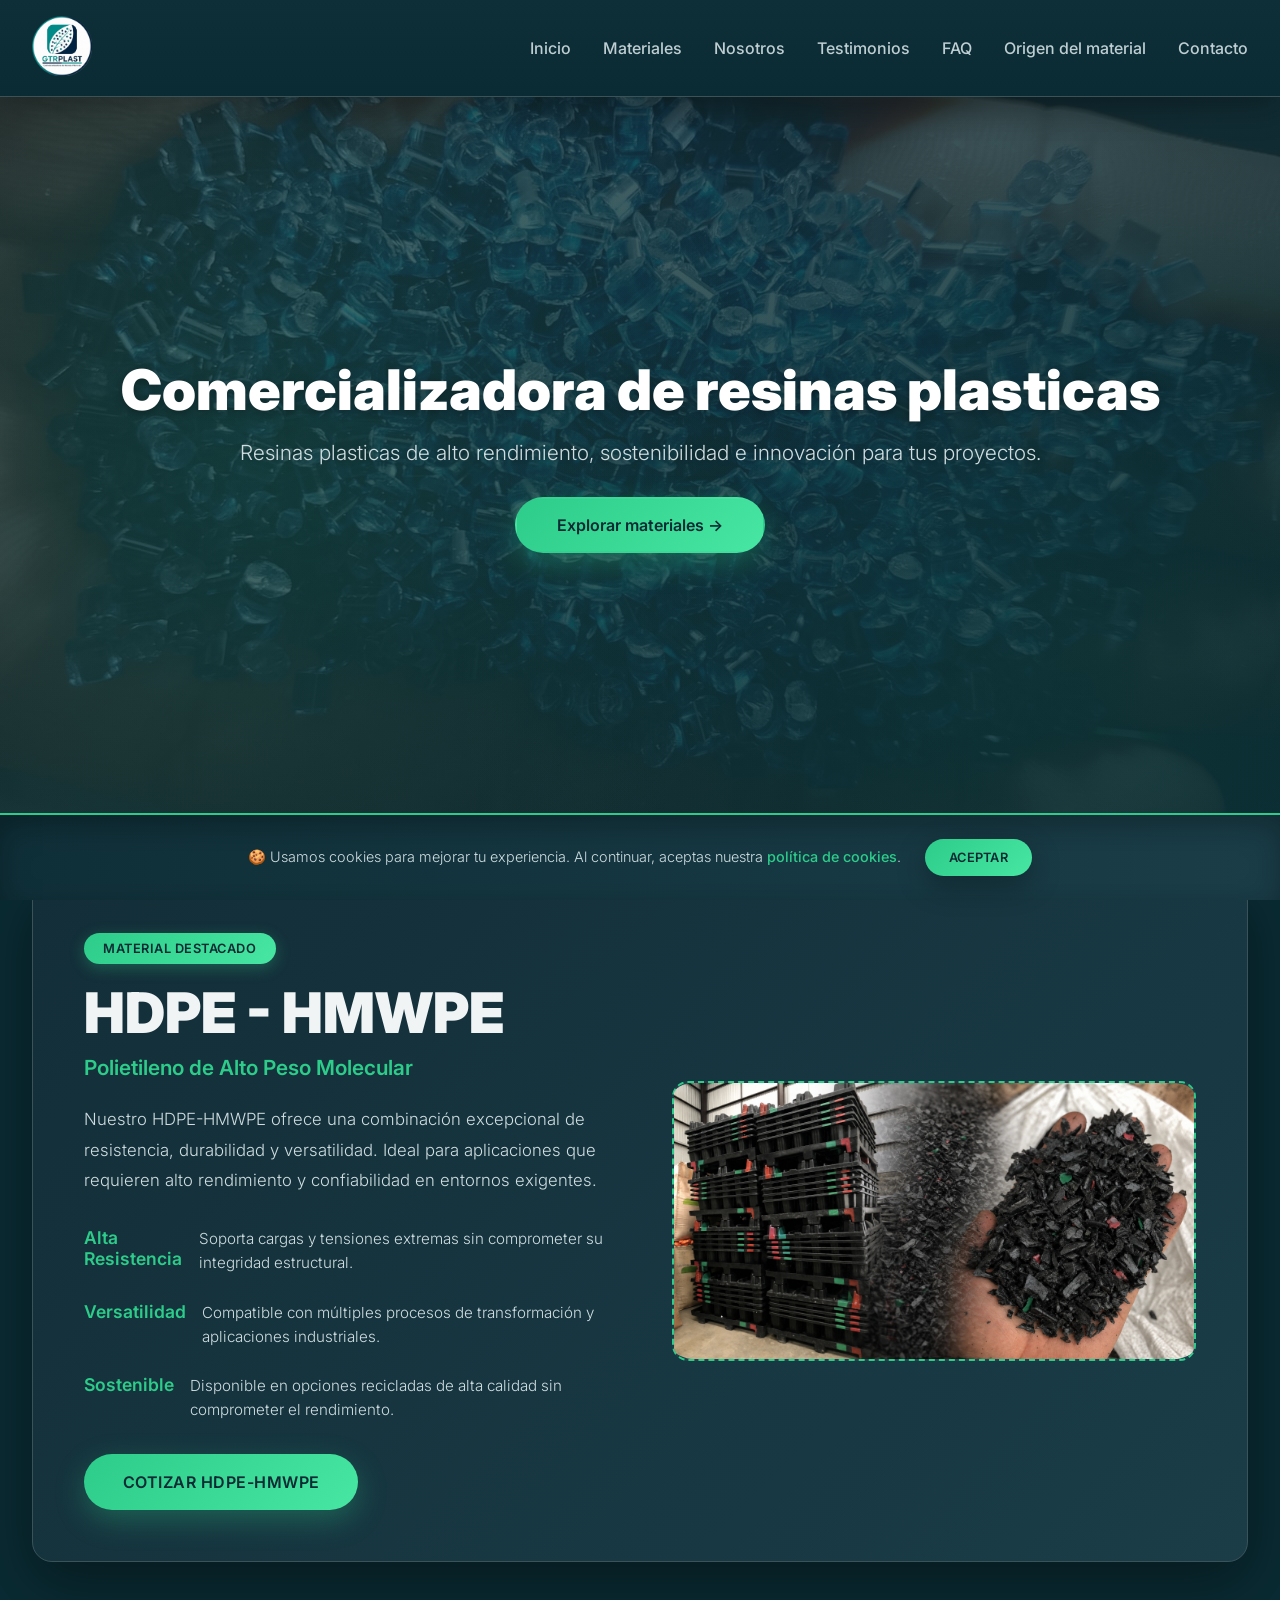
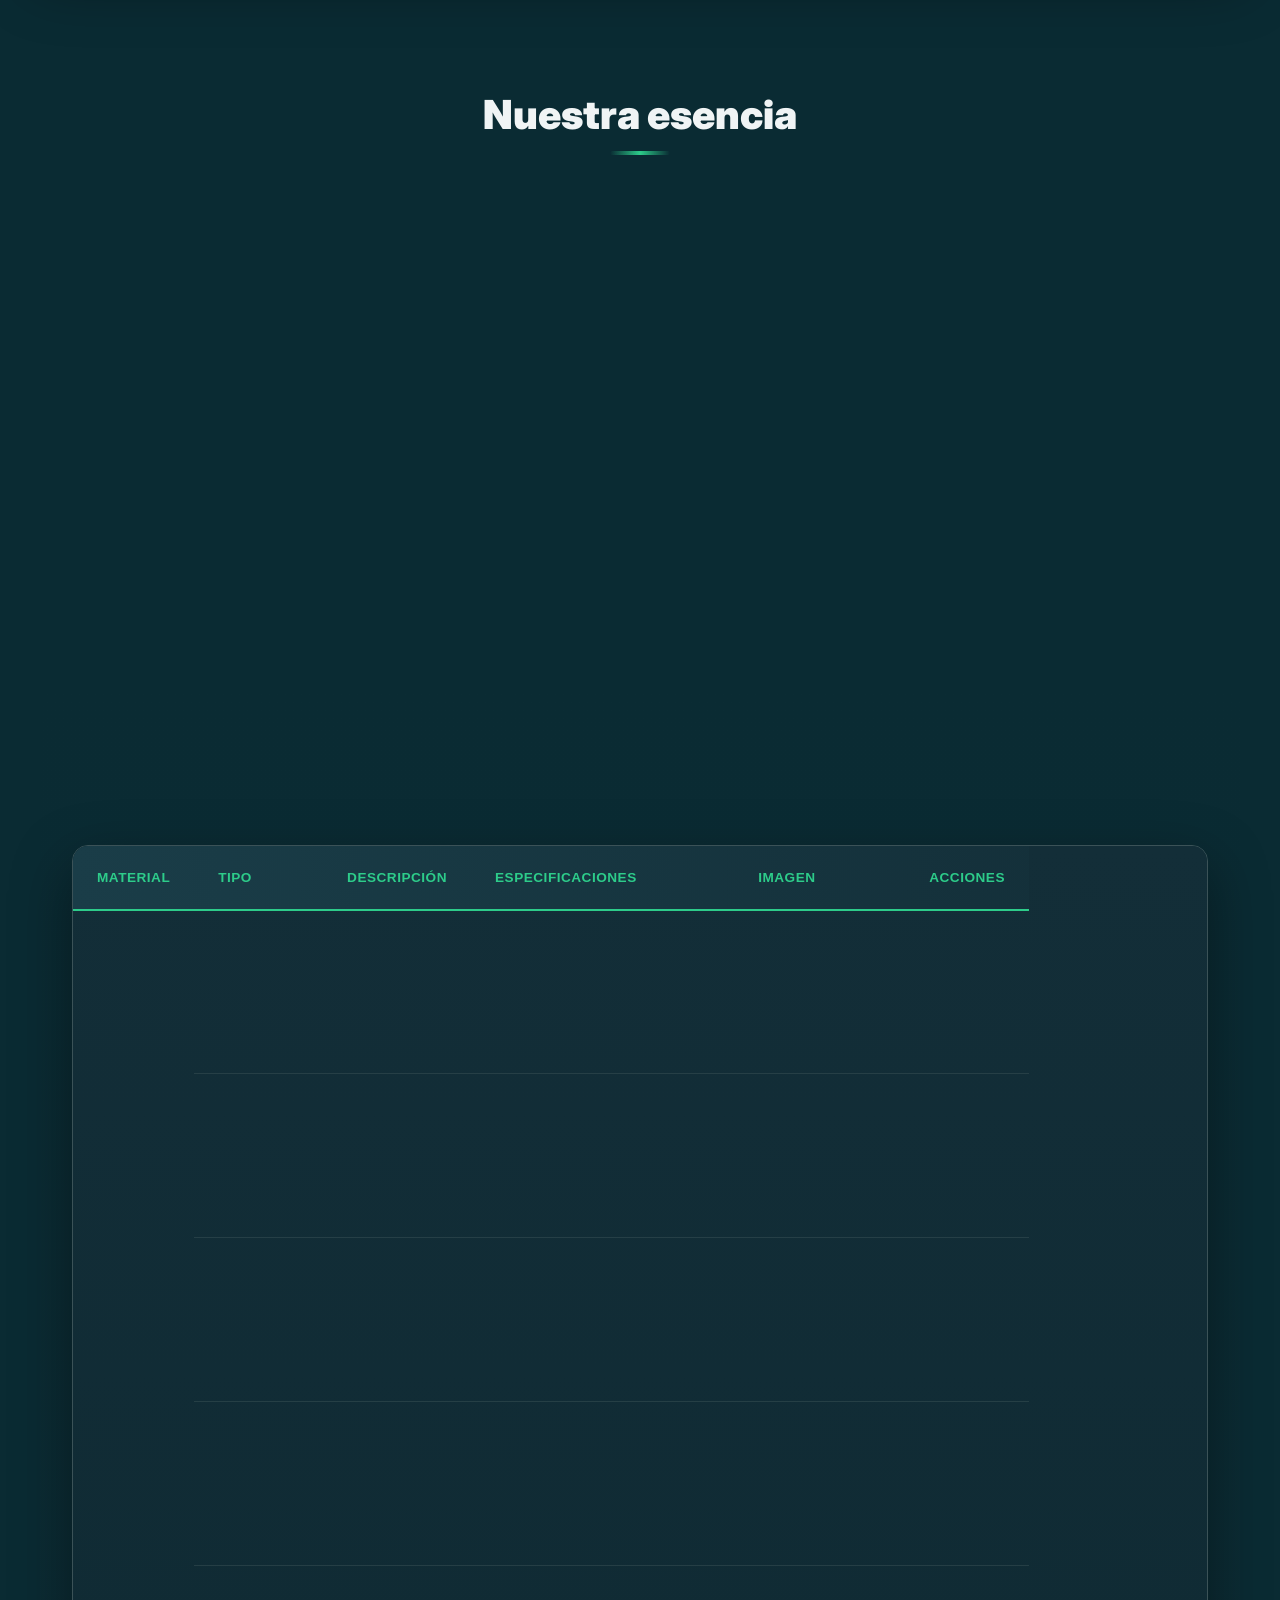
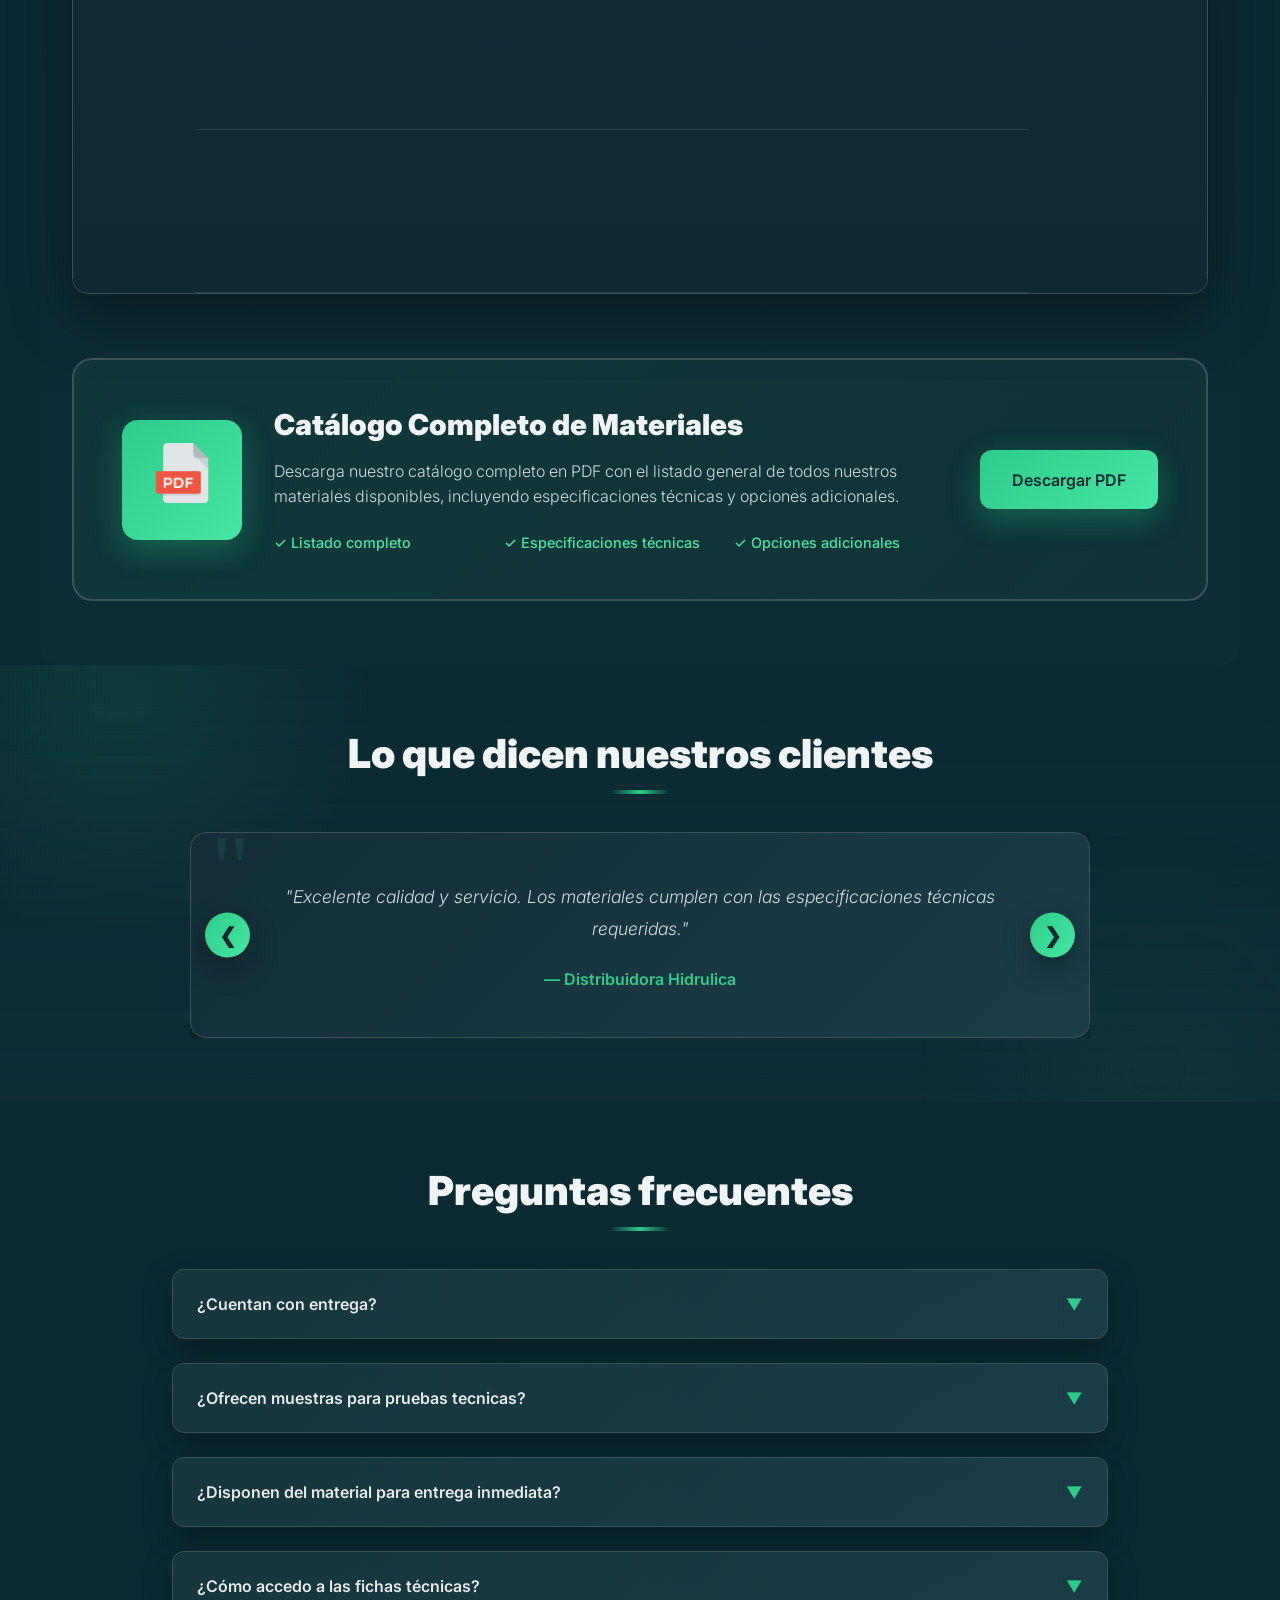
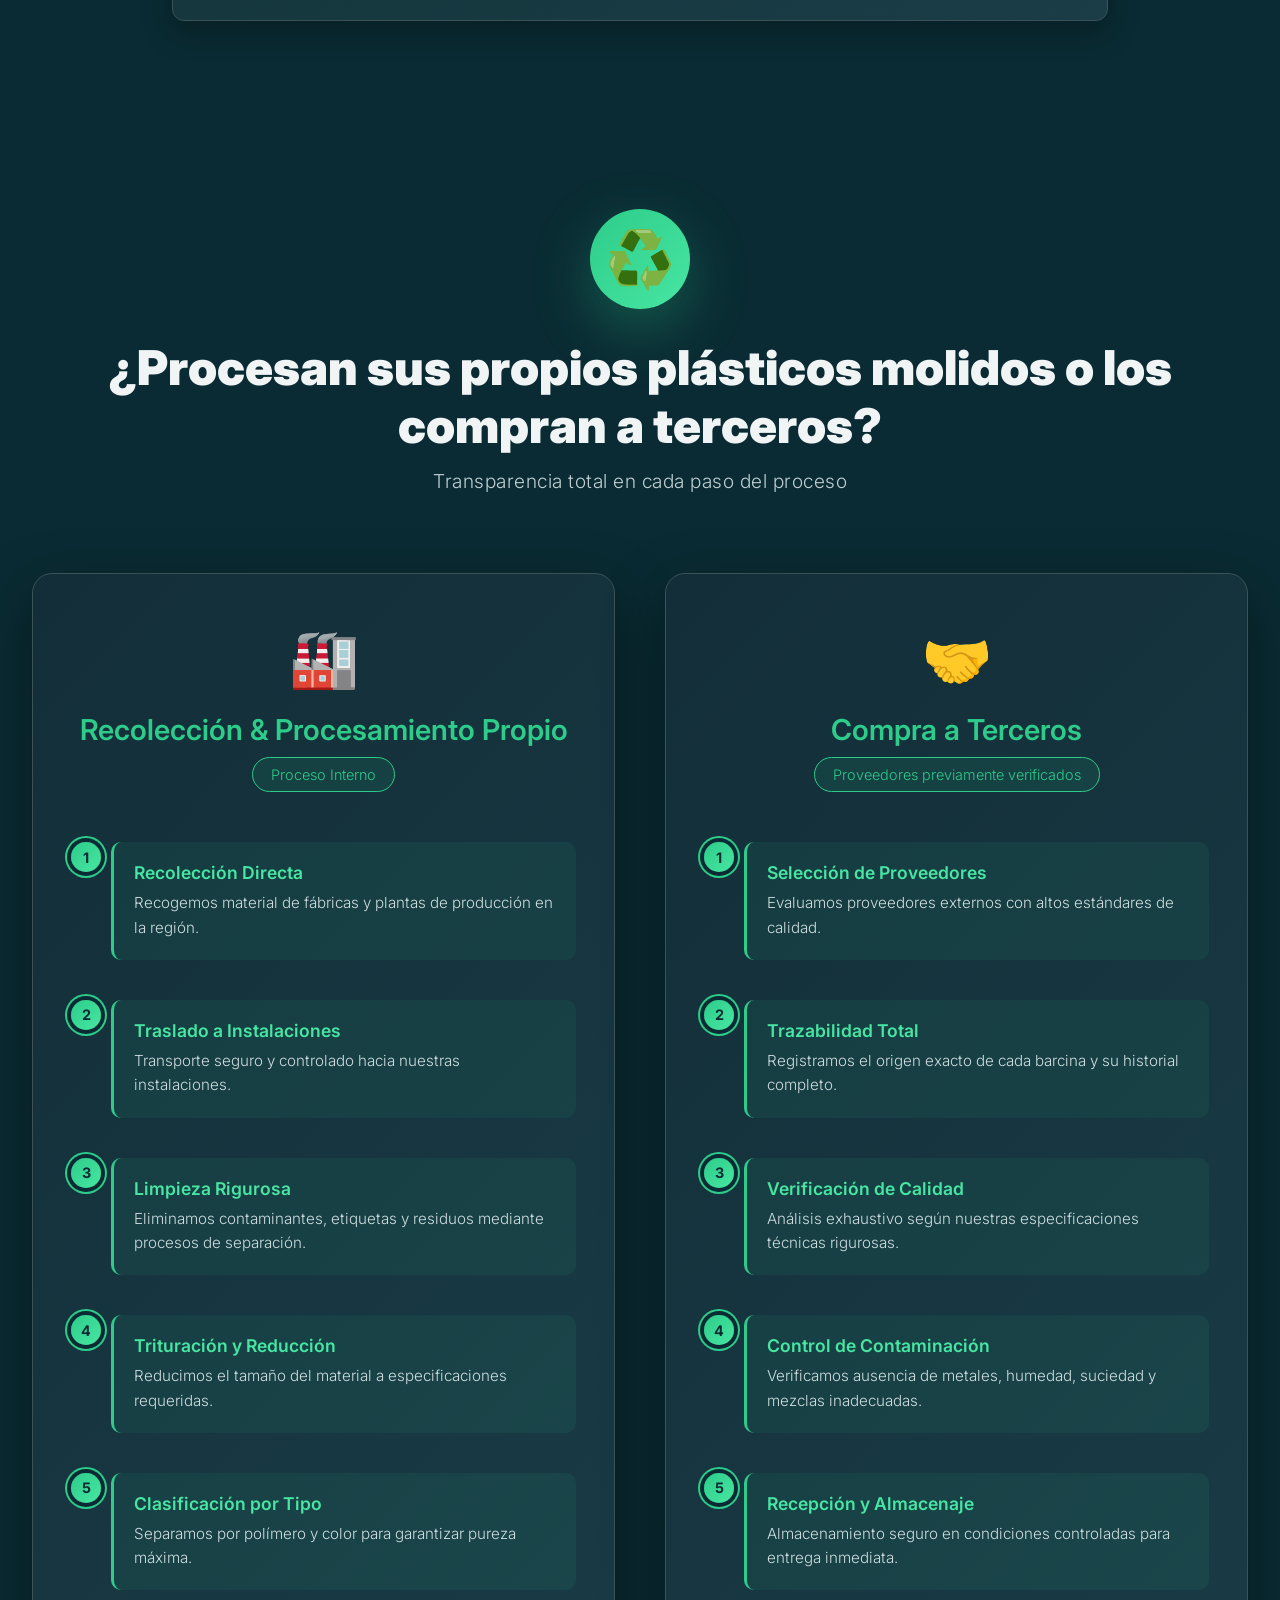
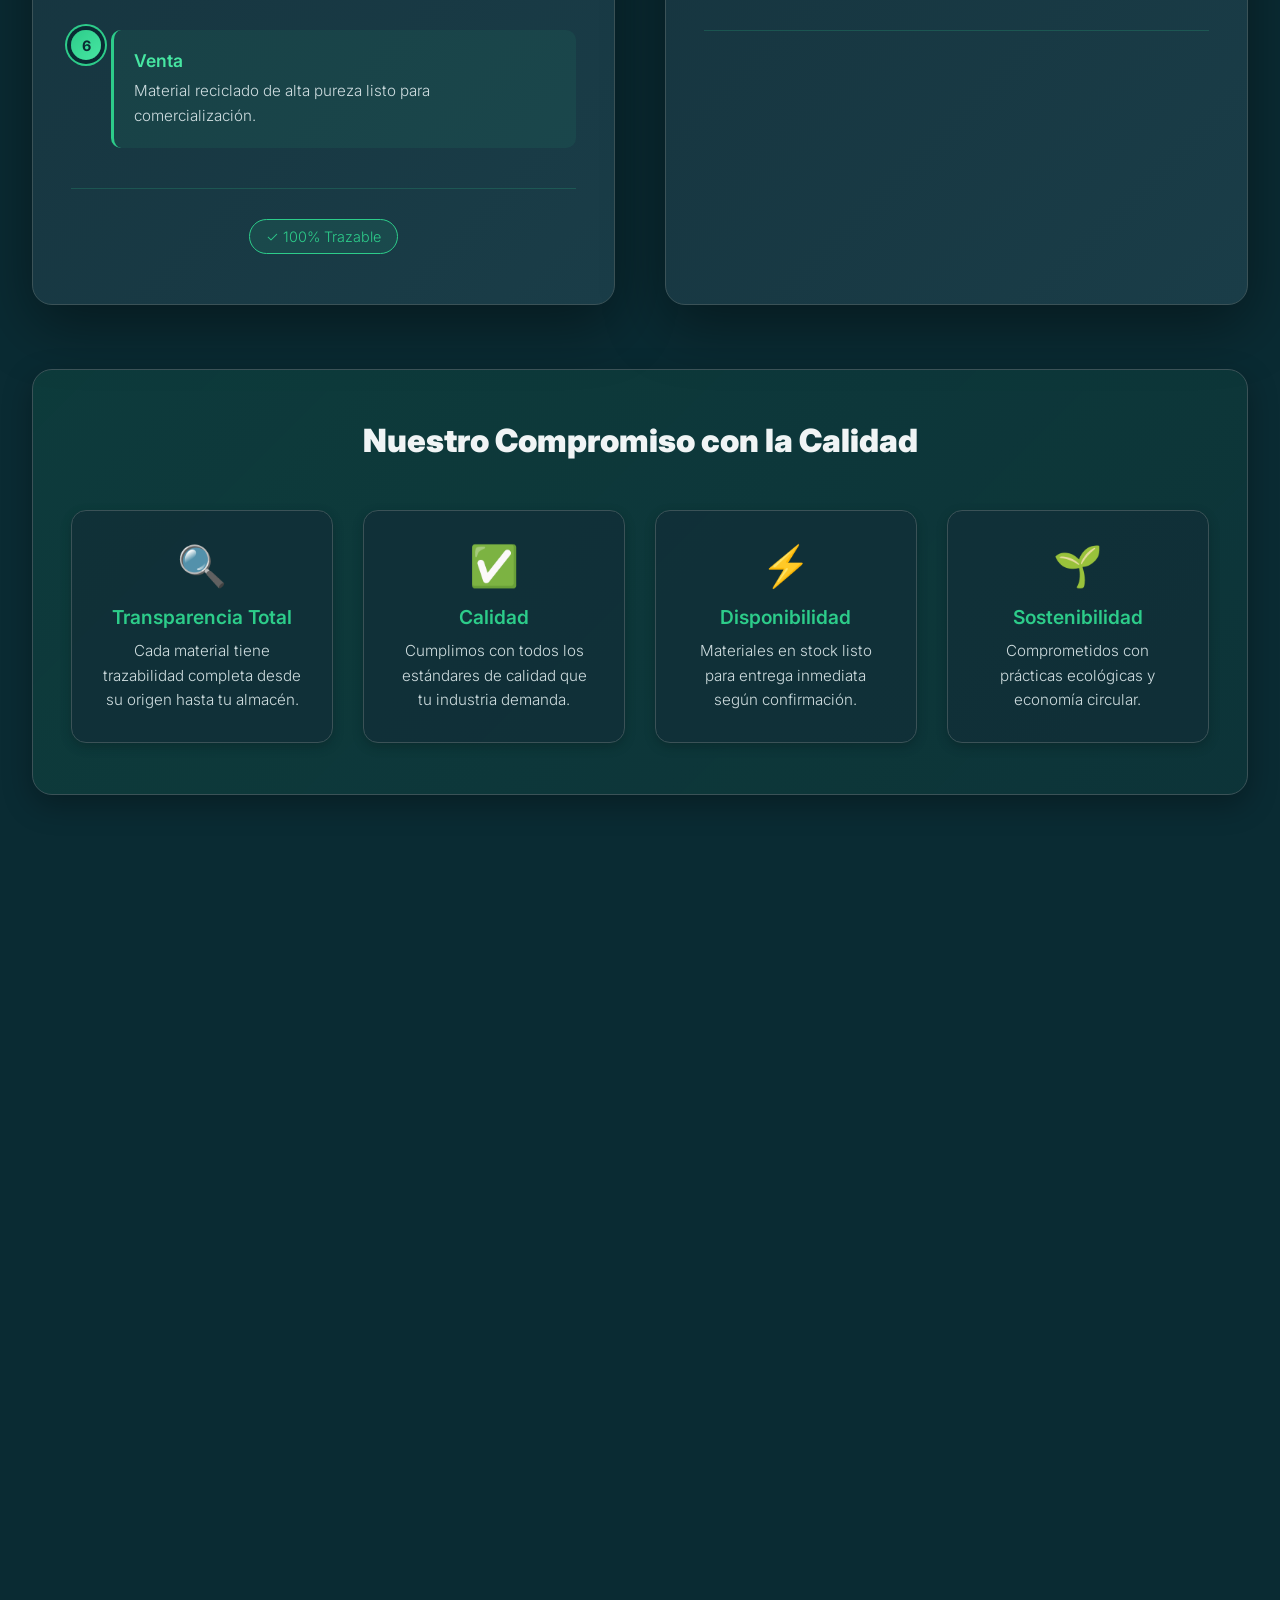
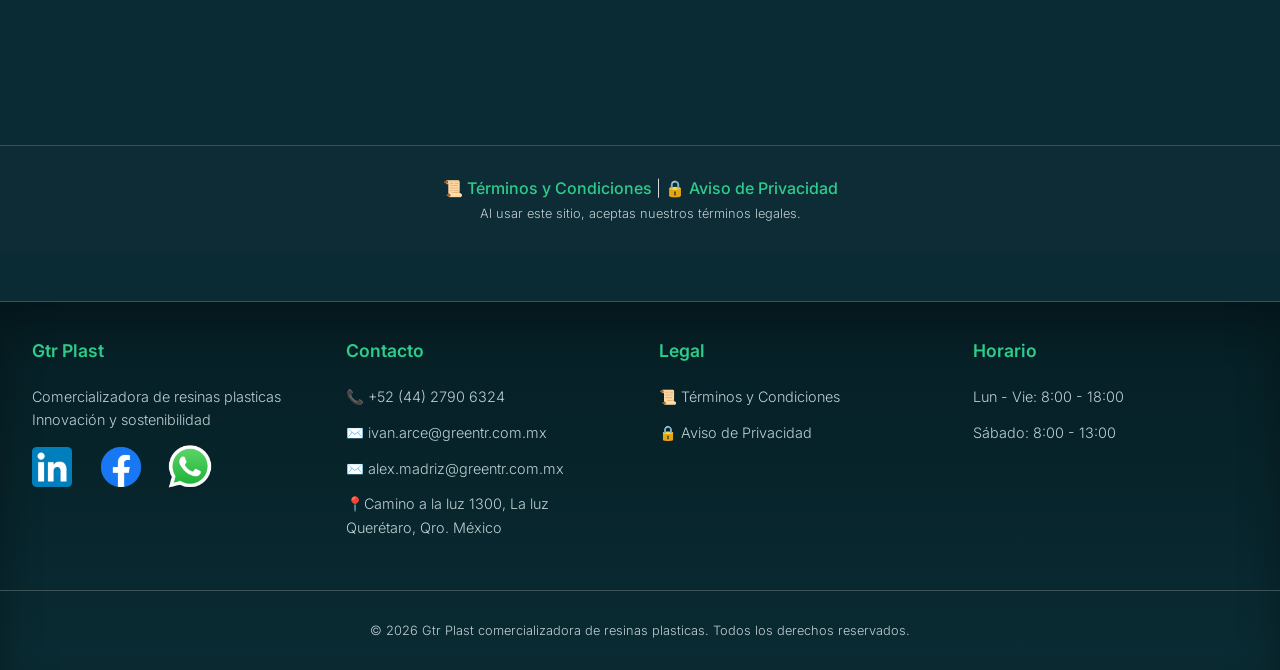
==== commit cefde9d5: "Integrate Google Analytics tracking code Agregar Google Analytics" ====
--- a/index.html
+++ b/index.html
@@ -1,6 +1,15 @@
 <!DOCTYPE html>
 <html lang="es">
 <head>
+  <!-- Google tag (gtag.js) -->
+<script async src="https://www.googletagmanager.com/gtag/js?id=G-5Q2Q423DP7"></script>
+<script>
+  window.dataLayer = window.dataLayer || [];
+  function gtag(){dataLayer.push(arguments);}
+  gtag('js', new Date());
+
+  gtag('config', 'G-5Q2Q423DP7');
+</script>
   <meta charset="UTF-8">
   <meta name="viewport" content="width=device-width, initial-scale=1.0, viewport-fit=cover">
   <meta name="description" content="Gtr Plast - Comercializadora de resinas plasticas de alto rendimiento. HDPE, PP, PET y mas. Calidad, sostenibilidad e innovacion para tu industria en Queretaro.">
@@ -605,4 +614,4 @@
   </script>
   <script src="script.js"></script>
 </body>
-</html>+</html>
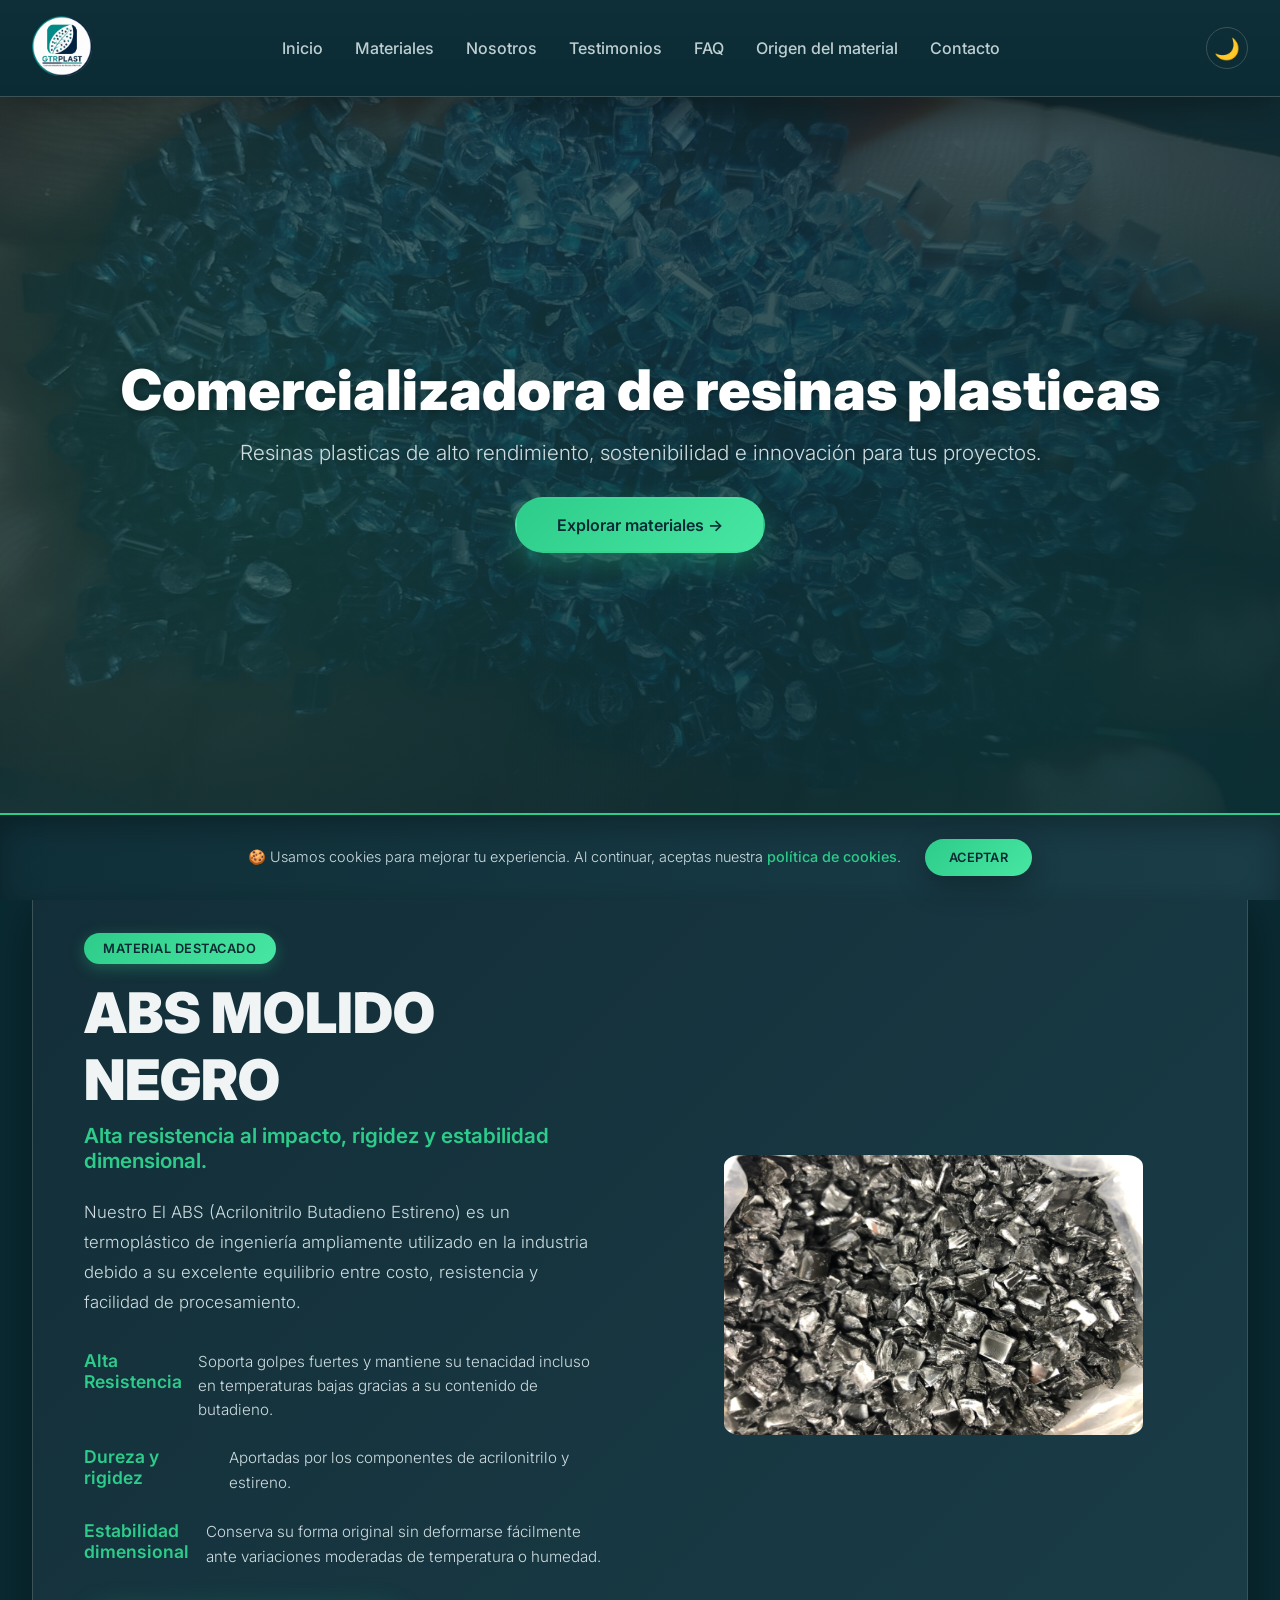
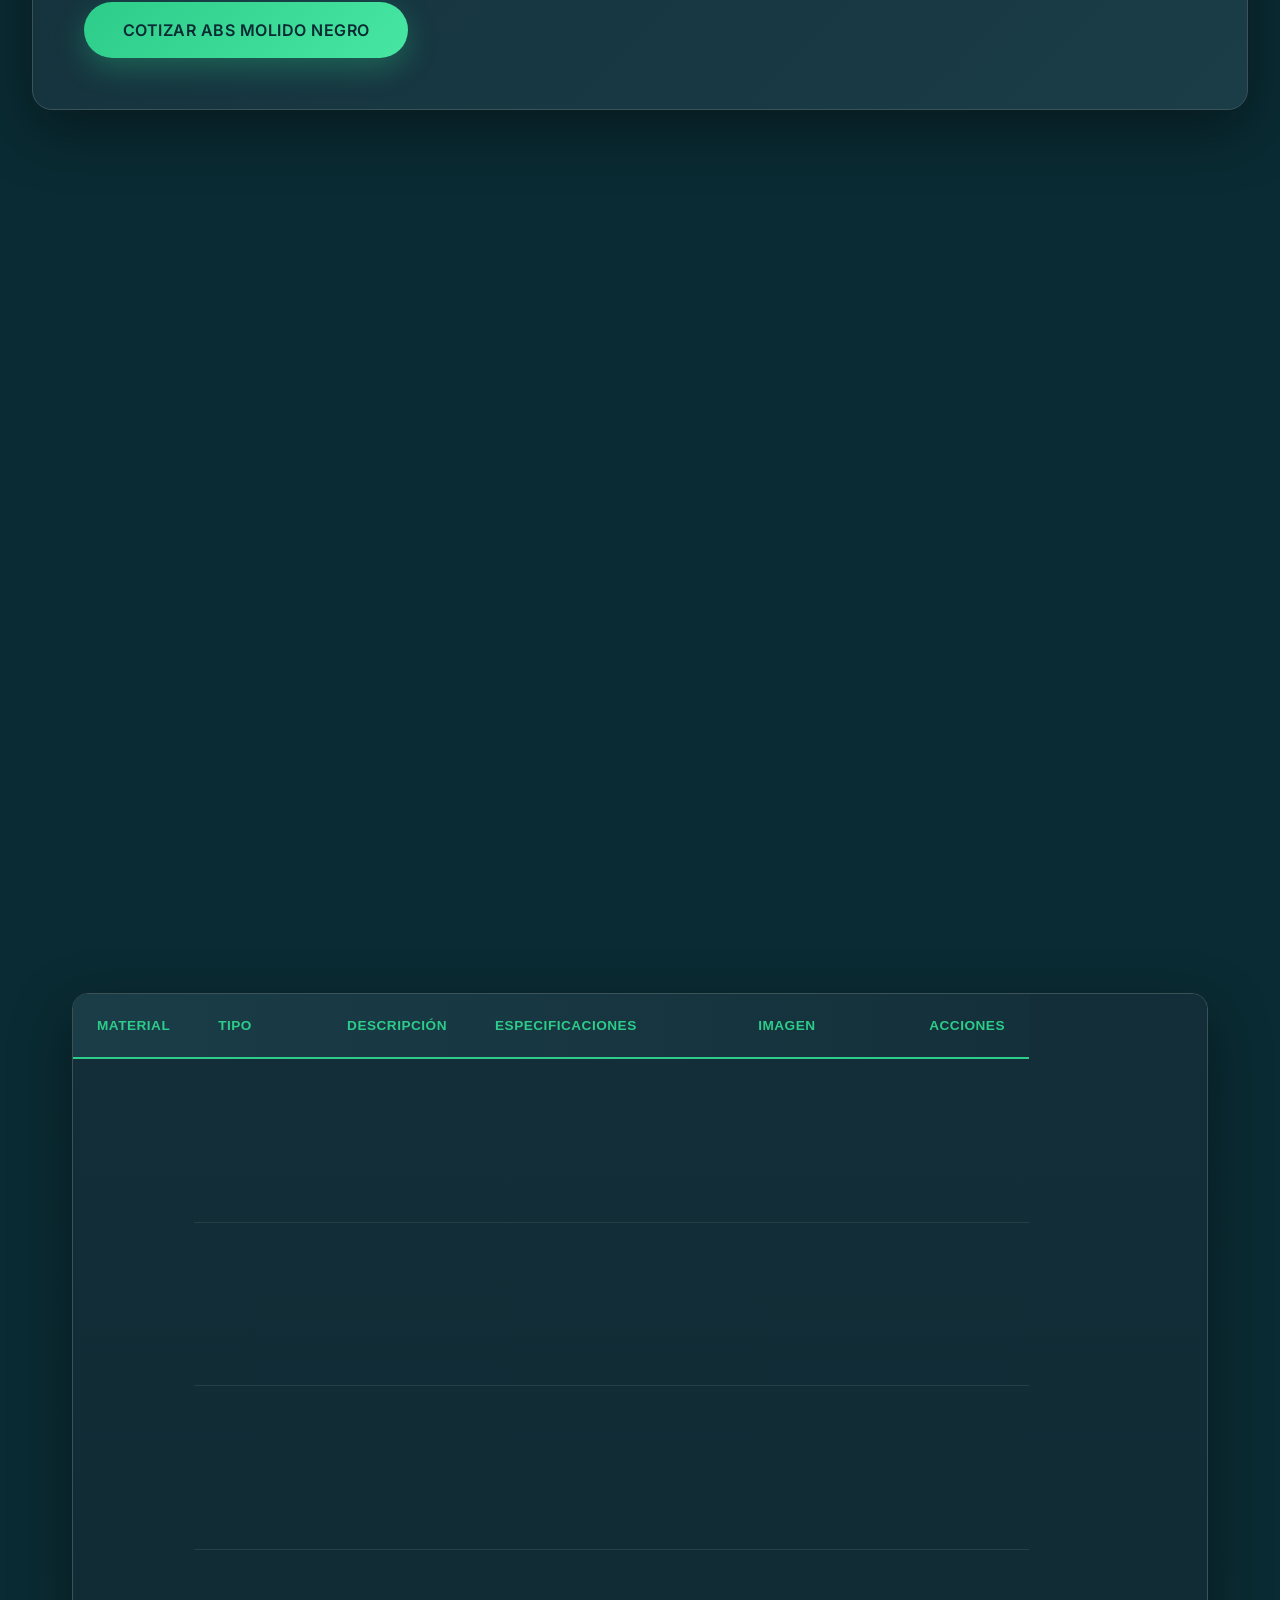
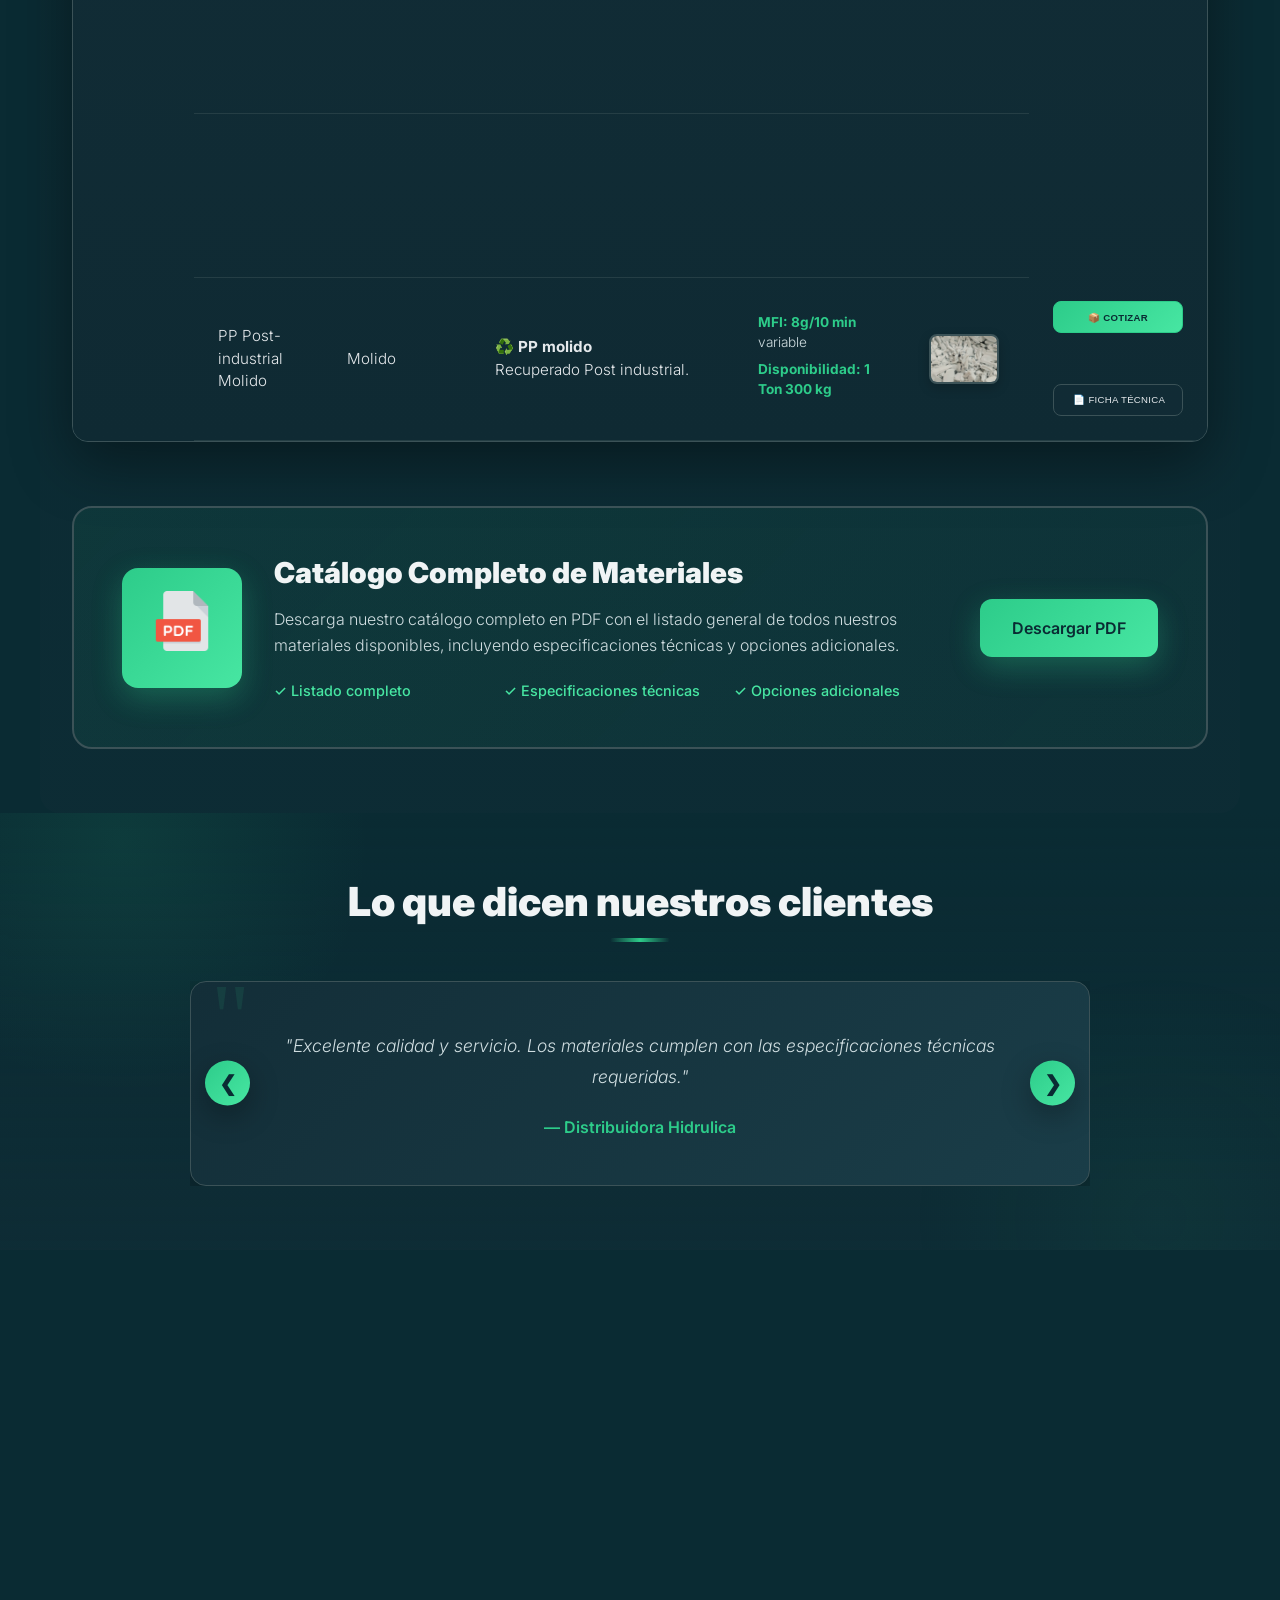
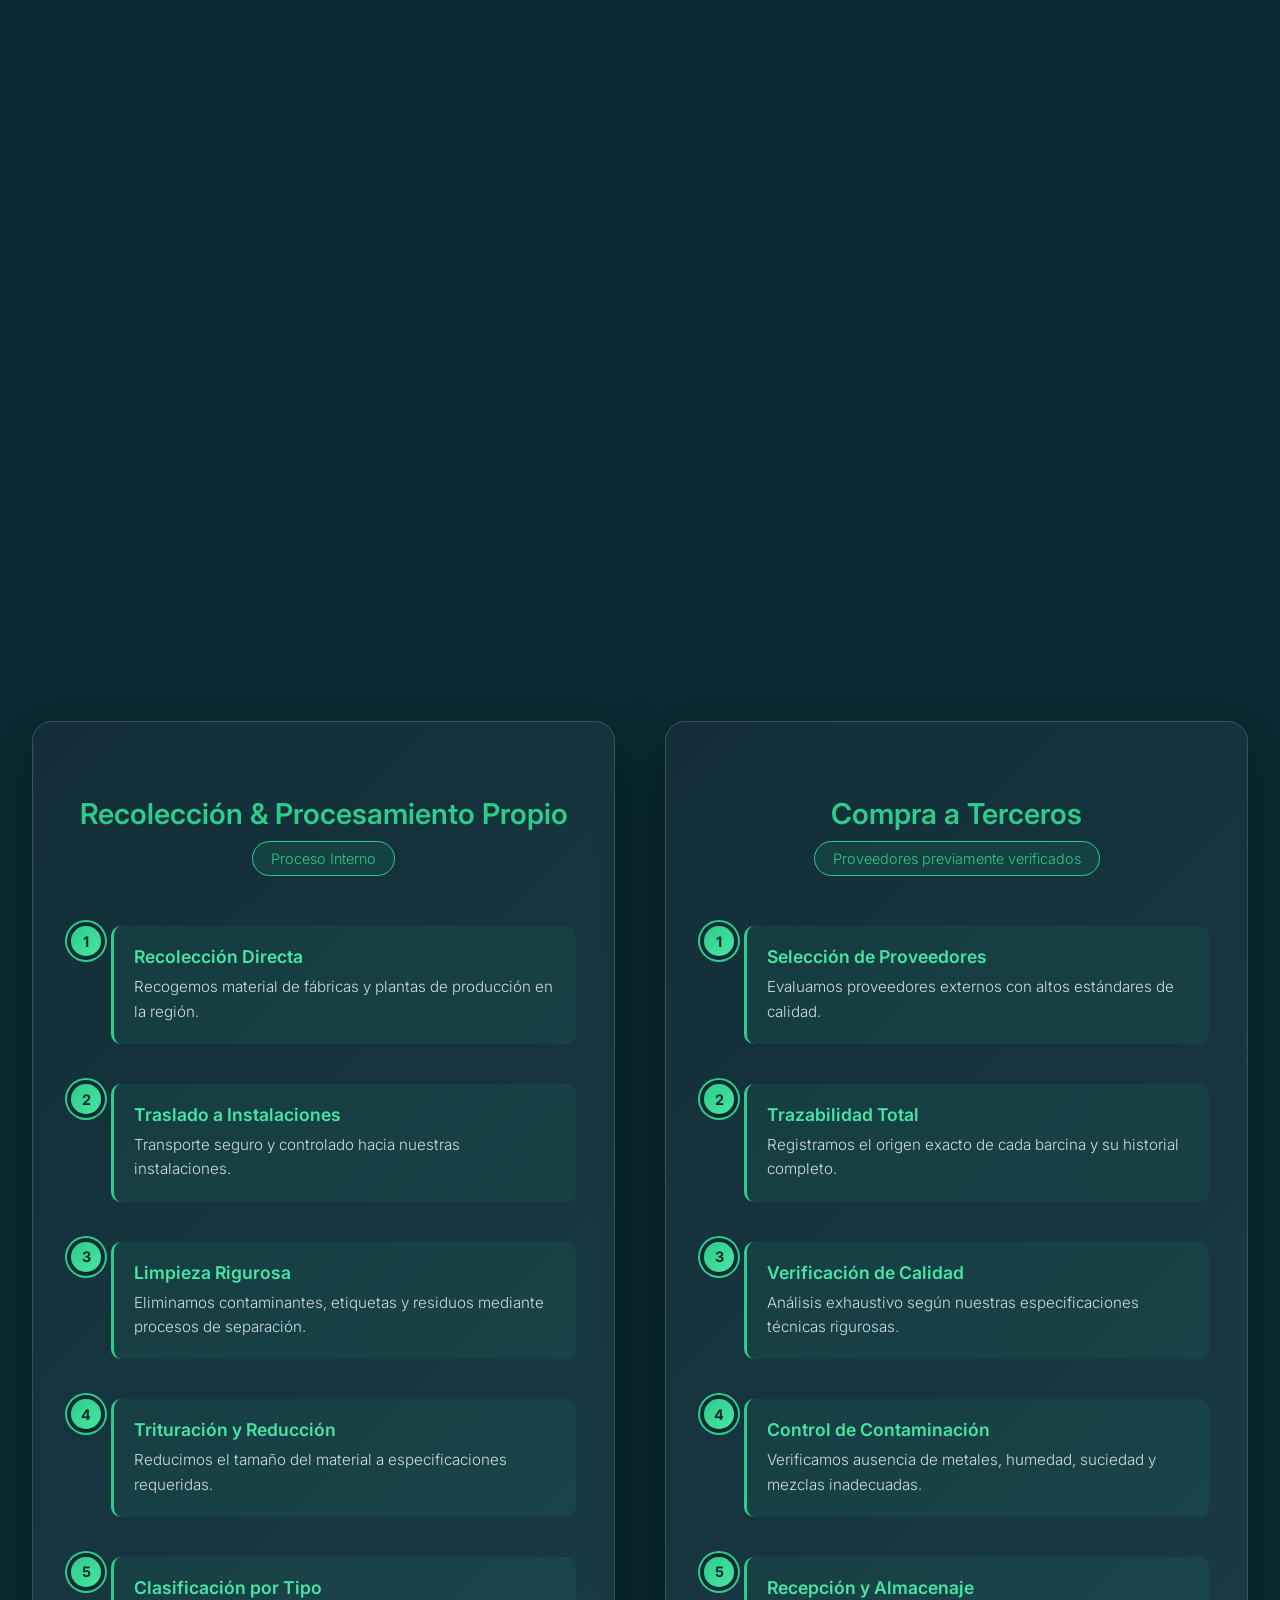
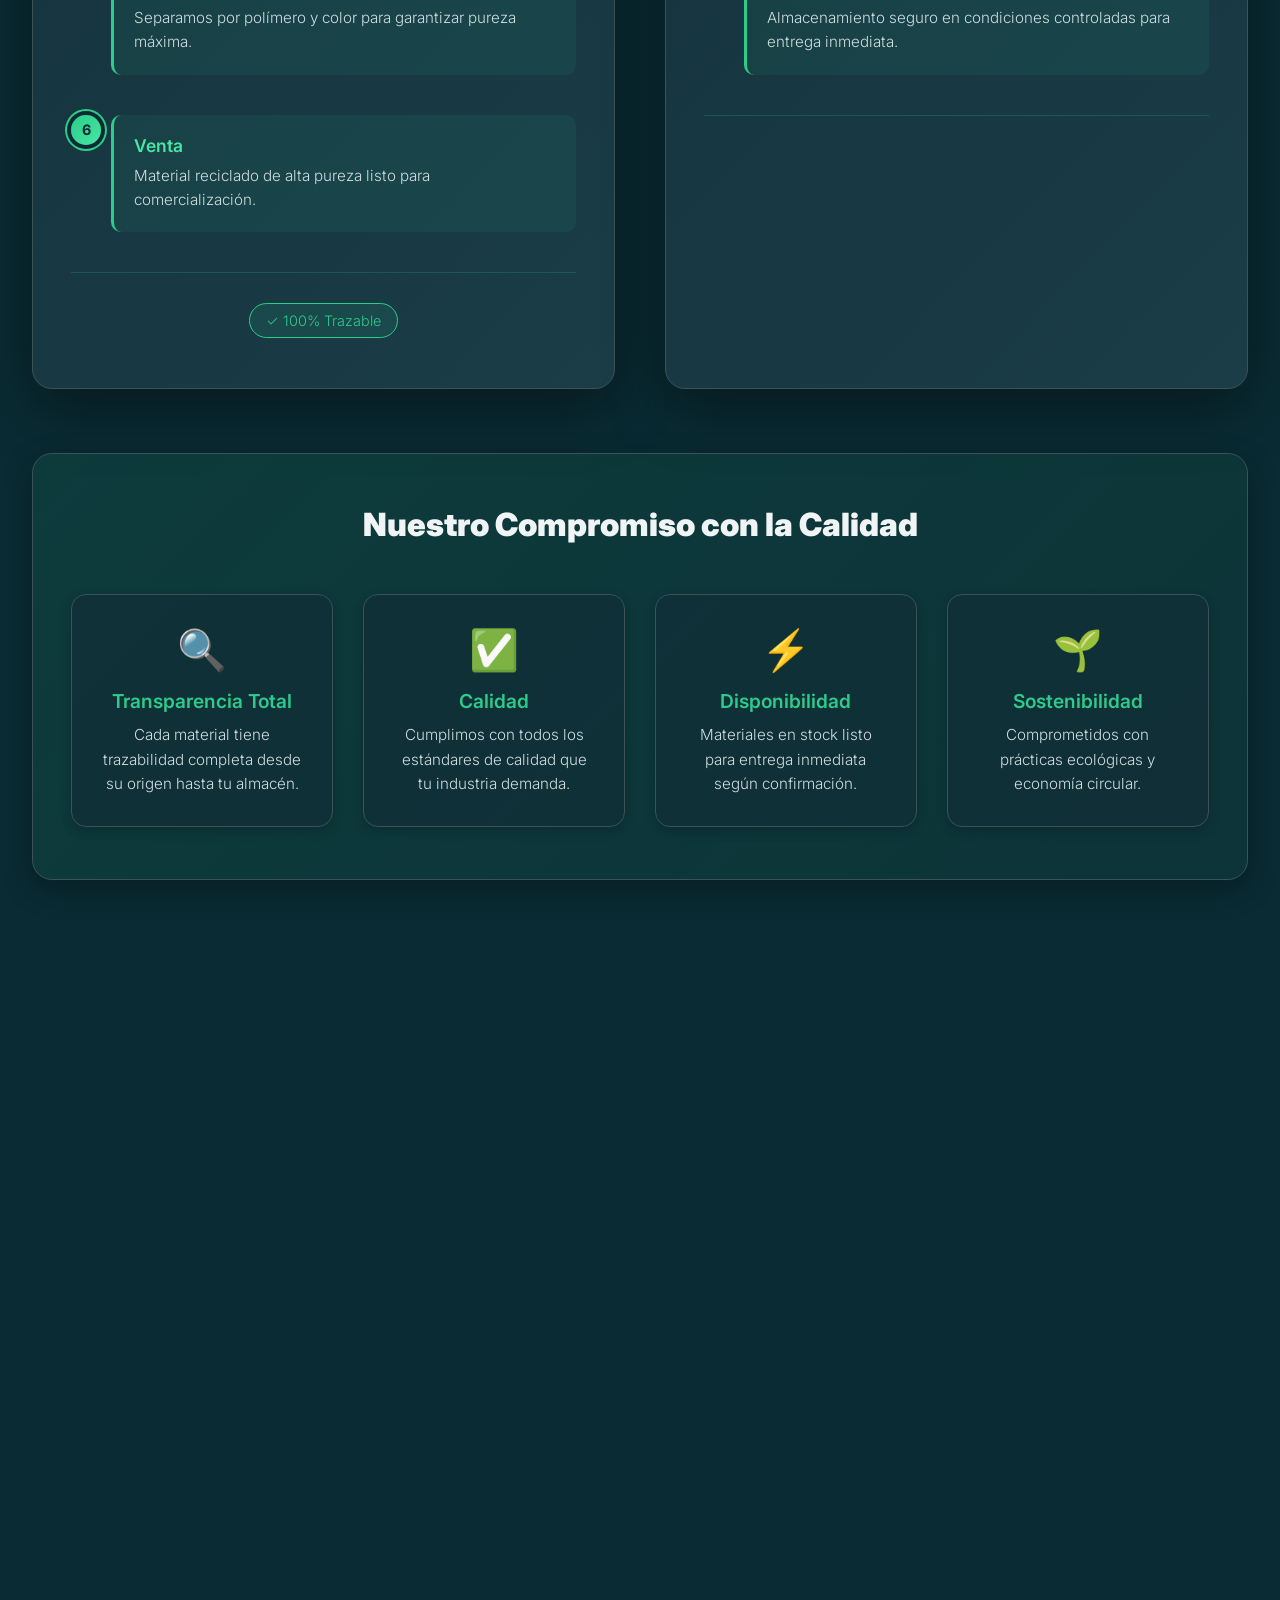
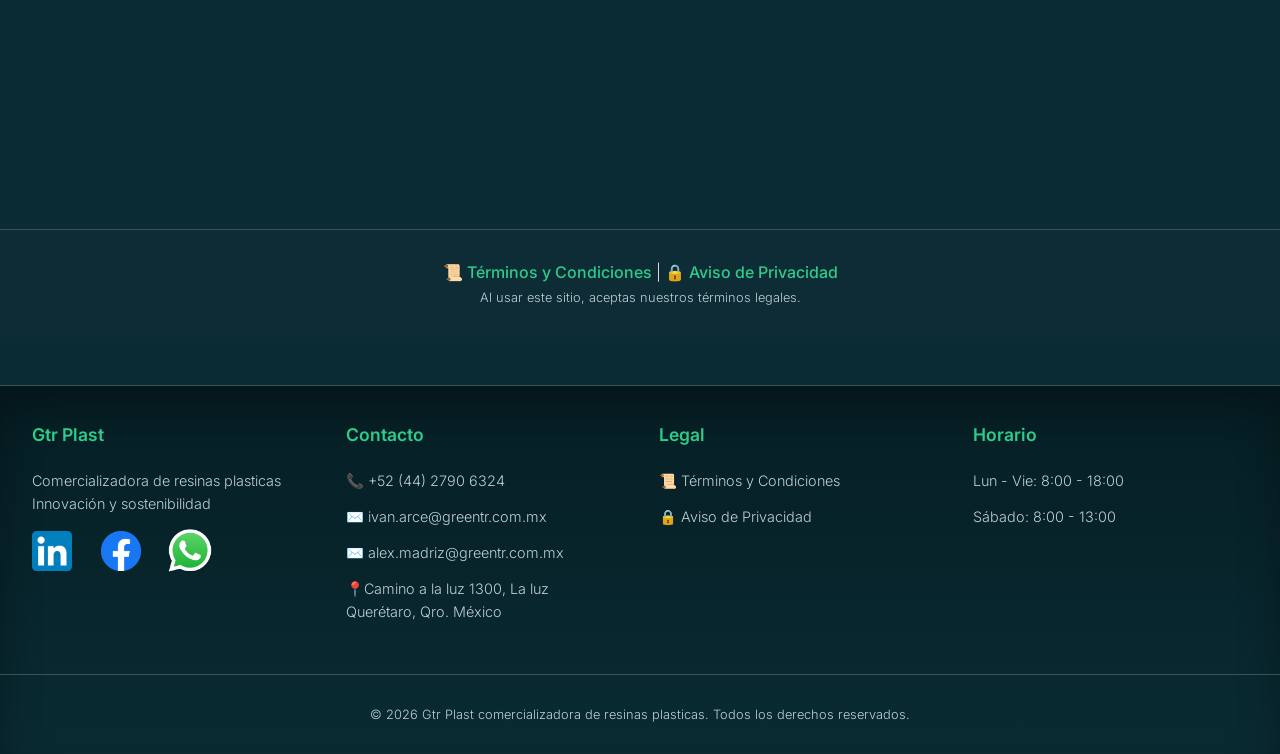
==== commit 1305d94d: "versionClaroOscuro" ====
--- a/index.html
+++ b/index.html
@@ -1,7 +1,7 @@
 <!DOCTYPE html>
 <html lang="es">
 <head>
-  <!-- Google tag (gtag.js) -->
+   <!-- Google tag (gtag.js) -->
 <script async src="https://www.googletagmanager.com/gtag/js?id=G-5Q2Q423DP7"></script>
 <script>
   window.dataLayer = window.dataLayer || [];
@@ -68,6 +68,10 @@
       <img class="logo-img" src="assets/img/logo.png" alt="Gtr Plast logo" onerror="this.src='data:image/svg+xml,%3Csvg%20xmlns%3D%22http%3A%2F%2Fwww.w3.org%2F2000%2Fsvg%22%20viewBox%3D%220%200%20100%2050%22%3E%3Ctext%20x%3D%2210%22%20y%3D%2235%22%20font-size%3D%2224%22%20fill%3D%22%232DCC8A%22%3EGtr%20Plast%3C%2Ftext%3E%3C%2Fsvg%3E'">
     </a>
     <div class="menu-icon" id="menuIcon">☰</div>
+    <!-- Botón de cambio de tema para escritorio (se oculta en móvil) -->
+    <button class="theme-toggle desktop-theme-toggle" id="themeToggle" aria-label="Cambiar tema">
+        <span class="theme-icon">🌙</span>
+    </button>
     <ul class="nav-links" id="navLinks">
       <li><a href="#inicio">Inicio</a></li>
       <li><a href="#materiales">Materiales</a></li>
@@ -76,6 +80,12 @@
       <li><a href="#faq">FAQ</a></li>
       <li><a href="#origen">Origen del material</a></li>
       <li><a href="#contacto">Contacto</a></li>
+      <!-- Botón de tema para móviles (dentro del menú hamburguesa) -->
+      <li class="mobile-theme-item">
+        <button class="theme-toggle mobile-theme-toggle" aria-label="Cambiar tema">
+          <span class="theme-icon">🌙</span>
+        </button>
+      </li>
     </ul>
   </nav>
 
@@ -93,28 +103,28 @@
     <div class="hdpe-container">
       <div class="hdpe-content">
         <div class="hdpe-badge">Material destacado</div>
-        <h2 class="hdpe-title">HDPE - HMWPE</h2>
-        <p class="hdpe-subtitle">Polietileno de Alto Peso Molecular</p>
-        <p class="hdpe-description">Nuestro HDPE-HMWPE ofrece una combinación excepcional de resistencia, durabilidad y versatilidad. Ideal para aplicaciones que requieren alto rendimiento y confiabilidad en entornos exigentes.</p>
+        <h2 class="hdpe-title">ABS MOLIDO NEGRO</h2>
+        <p class="hdpe-subtitle">Alta resistencia al impacto, rigidez y estabilidad dimensional.</p>
+        <p class="hdpe-description">Nuestro El ABS (Acrilonitrilo Butadieno Estireno) es un termoplástico de ingeniería ampliamente utilizado en la industria debido a su excelente equilibrio entre costo, resistencia y facilidad de procesamiento.</p>
         <div class="hdpe-features">
           <div class="feature">
             <h4>Alta Resistencia</h4>
-            <p>Soporta cargas y tensiones extremas sin comprometer su integridad estructural.</p>
+            <p>Soporta golpes fuertes y mantiene su tenacidad incluso en temperaturas bajas gracias a su contenido de butadieno.</p>
           </div>
           <div class="feature">
-            <h4>Versatilidad</h4>
-            <p>Compatible con múltiples procesos de transformación y aplicaciones industriales.</p>
+            <h4>Dureza y rigidez</h4>
+            <p>Aportadas por los componentes de acrilonitrilo y estireno.</p>
           </div>
           <div class="feature">
-            <h4>Sostenible</h4>
-            <p>Disponible en opciones recicladas de alta calidad sin comprometer el rendimiento.</p>
-          </div>
-        </div>
-        <button class="hdpe-cta-btn" id="hdpeCotizarBtn"> Cotizar HDPE-HMWPE</button>
-      </div>
-      <div class="hdpe-image" width="150px">
+            <h4>Estabilidad dimensional</h4>
+            <p>Conserva su forma original sin deformarse fácilmente ante variaciones moderadas de temperatura o humedad.</p>
+          </div>
+        </div>
+        <button class="hdpe-cta-btn" id="hdpeCotizarBtn"> Cotizar ABS MOLIDO NEGRO</button>
+      </div>
+      <div class="hdpe-image" width="100px">
         <div class="hdpe-image-placeholder">
-          <img class="img-promo" src="assets/img/tarima-molido.png"  alt="tarima-molido">
+          <img class="img-promo" src="assets/img/abs-negro-molido.jpeg"  alt="abs-negro-molido">
         </div>
       </div>
     </div>
@@ -251,7 +261,7 @@
       <!-- TARJETA 1: Proceso Propio -->
       <div class="origen-card" data-card="1">
         <div class="card-header">
-          <div class="card-icon">🏭</div>
+          <div class="card-icon"></div>
           <h3>Recolección & Procesamiento Propio</h3>
           <p class="card-badge">Proceso Interno</p>
         </div>
@@ -328,7 +338,7 @@
       <!-- TARJETA 2: Compra a Terceros -->
       <div class="origen-card" data-card="2">
         <div class="card-header">
-          <div class="card-icon">🤝</div>
+          <div class="card-icon"></div>
           <h3>Compra a Terceros </h3>
           <p class="card-badge">Proveedores previamente verificados</p>
         </div>
@@ -614,4 +624,4 @@
   </script>
   <script src="script.js"></script>
 </body>
-</html>
+</html>
--- a/styles.css
+++ b/styles.css
@@ -326,7 +326,7 @@
 
 /* ========== SECCIÓN PROMOCIONAL ========== */
 .img-promo {
-  width: 100%;
+  width: 80%;
   height: 100%;
   border-radius: 4%;
 }
@@ -2429,18 +2429,10 @@
   width: 100%;
   height: 280px;
   aspect-ratio: 1;
-  background: linear-gradient(135deg, rgba(45, 204, 138, 0.1) 0%, rgba(45, 204, 138, 0.05) 100%);
-  border: 2px dashed var(--color-primary);
-  border-radius: 16px;
   display: flex;
   align-items: center;
   justify-content: center;
   transition: var(--transition-smooth);
-}
-
-.hdpe-container:hover .hdpe-image-placeholder {
-  border-color: var(--color-primary-light);
-  background: linear-gradient(135deg, rgba(45, 204, 138, 0.15) 0%, rgba(45, 204, 138, 0.08) 100%);
 }
 
 .hdpe-image-icon {
@@ -2584,4 +2576,371 @@
     font-size: clamp(2.5rem, 6vw, 3.5rem);
   }
 }
-/*# sourceMappingURL=styles.css.map */+/* ========== TEMA CLARO (VERSIÓN FINAL + MÓVIL + BOTONES) ========== */
+body.light-theme {
+  --color-dark-bg: #f0f4f5;
+  --color-dark-card: #ffffff;
+  --color-dark-hover: #e8f5e9;
+  --color-border: #c8d6d8;
+  --color-text-primary: #1a2b33;
+  --color-text-secondary: #2c3e50;
+  --color-text-light: #3a4a55;
+  --color-primary: #1a8f5c;
+  --color-primary-light: #20a86b;
+  --shadow-sm: 0 4px 12px rgba(0,0,0,0.08);
+  --shadow-md: 0 10px 30px rgba(0,0,0,0.1);
+  --shadow-lg: 0 20px 60px rgba(0,0,0,0.15);
+  --shadow-xl: 0 30px 80px rgba(0,0,0,0.2);
+}
+
+body.light-theme .section-title,
+body.light-theme .hdpe-title,
+body.light-theme .pdf-content h3,
+body.light-theme .origen-title,
+body.light-theme .origen-benefits h3,
+body.light-theme .modal-header h2 {
+  color: #1a2b33;
+}
+
+body.light-theme .hdpe-subtitle,
+body.light-theme .origen-subtitle,
+body.light-theme .card-badge,
+body.light-theme .quality-badge {
+  color: #1a8f5c;
+}
+
+body.light-theme .hero-content h1 {
+  color: #ffffff;
+}
+
+body.light-theme .hero-content p {
+  color: #cfdde0;
+}
+
+body.light-theme .materials-section {
+  background: linear-gradient(180deg, rgba(240, 244, 245, 0.9) 0%, rgba(255, 255, 255, 0.95) 100%);
+}
+
+body.light-theme .corporate-card,
+body.light-theme .testimonial-card,
+body.light-theme .faq-item,
+body.light-theme .origen-card,
+body.light-theme .form-container,
+body.light-theme .hdpe-container {
+  background: linear-gradient(135deg, #ffffff 0%, #f8f9fa 100%);
+  border-color: #e0e0e0;
+}
+
+body.light-theme .corporate-card,
+body.light-theme .testimonial-card,
+body.light-theme .faq-item,
+body.light-theme .origen-card,
+body.light-theme .modal-content {
+  box-shadow: 0 8px 24px rgba(0, 0, 0, 0.08);
+}
+
+body.light-theme .materials-table {
+  background: #ffffff;
+  color: var(--color-text-primary);
+}
+
+body.light-theme .materials-table thead {
+  background: #f0f4f5;
+}
+
+body.light-theme .materials-table th {
+  color: #1a8f5c;
+  border-bottom-color: #1a8f5c;
+}
+
+body.light-theme .materials-table td {
+  border-bottom-color: #e0e0e0;
+}
+
+body.light-theme .materials-table tbody tr:hover {
+  background: rgba(26, 143, 92, 0.05);
+}
+
+body.light-theme .btn-table {
+  background: #f0f4f5;
+  border-color: #ccc;
+  color: #1a2b33;
+}
+
+body.light-theme .btn-table:hover {
+  background: #1a8f5c;
+  border-color: #1a8f5c;
+  color: #fff;
+}
+
+body.light-theme footer {
+  background: linear-gradient(180deg, #1a2b33 0%, #112026 100%);
+  color: #e0e0e0;
+}
+
+body.light-theme .footer-col h4 {
+  color: #2DCC8A;
+}
+
+body.light-theme .footer-col p,
+body.light-theme .footer-col a {
+  color: #b0bec5;
+}
+
+body.light-theme .footer-bottom {
+  color: #90a4ae;
+}
+
+body.light-theme .navbar {
+  background: #ffffff;
+  border-bottom-color: #e0e0e0;
+  box-shadow: 0 2px 10px rgba(0, 0, 0, 0.05);
+}
+
+body.light-theme .nav-links a {
+  color: #2c3e50;
+}
+
+body.light-theme .nav-links a:hover {
+  color: #1a8f5c;
+}
+
+body.light-theme .faq-question {
+  background: rgba(26, 143, 92, 0.05);
+}
+
+body.light-theme .faq-question:hover {
+  background: rgba(26, 143, 92, 0.1);
+}
+
+body.light-theme .faq-answer {
+  background: rgba(26, 143, 92, 0.02);
+}
+
+body.light-theme .modal {
+  background: rgba(0, 0, 0, 0.5);
+}
+
+body.light-theme .modal-content {
+  background: #ffffff;
+}
+
+body.light-theme .close-modal {
+  background: rgba(26, 143, 92, 0.1);
+}
+
+body.light-theme .back-to-top {
+  background: #1a8f5c;
+  color: #fff;
+}
+
+body.light-theme .cookie-banner {
+  background: #ffffff;
+  border-top-color: #1a8f5c;
+  color: #1a2b33;
+}
+
+body.light-theme .cookie-banner p {
+  color: #2c3e50;
+}
+
+body.light-theme .cookie-banner a {
+  color: #1a8f5c;
+}
+
+body.light-theme form input,
+body.light-theme form select,
+body.light-theme form textarea {
+  background: #ffffff;
+  border-color: #ccc;
+  color: #1a2b33;
+}
+
+body.light-theme form input:focus,
+body.light-theme form select:focus,
+body.light-theme form textarea:focus {
+  border-color: #1a8f5c;
+  box-shadow: 0 0 0 3px rgba(26, 143, 92, 0.1);
+}
+
+body.light-theme .cotizacion-form select {
+  background: #ffffff;
+  color: #1a2b33;
+  border-color: #ccc;
+}
+
+body.light-theme .cotizacion-form select option {
+  background: #ffffff;
+  color: #1a2b33;
+}
+
+/* Términos y condiciones */
+body.light-theme .legal-center {
+  background: #f8f9fa;
+  border-top: 1px solid #e0e0e0;
+}
+
+body.light-theme .legal-center a {
+  color: #1a8f5c;
+}
+
+body.light-theme .legal-center a:hover {
+  color: #146b3b;
+}
+
+body.light-theme .small-note {
+  color: #4a5568;
+}
+
+/* Compromiso con la calidad */
+body.light-theme .origen-benefits {
+  background: #ffffff;
+  border-color: #e0e0e0;
+  box-shadow: 0 8px 24px rgba(0, 0, 0, 0.06);
+}
+
+body.light-theme .benefit-item {
+  background: #f8f9fa;
+  border-color: #e0e0e0;
+  box-shadow: 0 2px 8px rgba(0, 0, 0, 0.04);
+}
+
+body.light-theme .benefit-item h4 {
+  color: #1a8f5c;
+}
+
+body.light-theme .benefit-item p {
+  color: #3a4a55;
+}
+
+body.light-theme .benefit-item:hover {
+  background: #e8f5e9;
+  border-color: #1a8f5c;
+  box-shadow: 0 6px 16px rgba(0, 0, 0, 0.08);
+}
+
+/* Testimonios */
+body.light-theme .testimonials {
+  background: linear-gradient(180deg, #f0f4f5 0%, #e8f5e9 100%);
+}
+
+body.light-theme .testimonial-card::before {
+  color: rgba(26, 143, 92, 0.12);
+}
+
+body.light-theme .testimonial-card p {
+  color: var(--color-text-light);
+}
+
+/* ===== VISTA MÓVIL – Tabla de materiales (≤768px) ===== */
+@media (max-width: 768px) {
+  body.light-theme .materials-table tr {
+    background: #ffffff !important;
+    border-color: #e0e0e0 !important;
+    box-shadow: 0 4px 12px rgba(0, 0, 0, 0.06) !important;
+  }
+  body.light-theme .materials-table tr:hover {
+    border-color: #1a8f5c !important;
+    background: #f8fdf9 !important;
+  }
+  body.light-theme .materials-table td {
+    color: #2c3e50;
+  }
+  body.light-theme .materials-table td::before {
+    color: #1a8f5c !important;
+  }
+  body.light-theme .materials-table td ul li {
+    background: rgba(26, 143, 92, 0.05);
+    border-left-color: #1a8f5c;
+  }
+  body.light-theme .materials-table td ul li strong {
+    color: #1a8f5c;
+  }
+  body.light-theme .material-thumb {
+    border-color: #ddd;
+  }
+  body.light-theme .material-thumb:hover {
+    border-color: #1a8f5c;
+  }
+  body.light-theme .btn-table {
+    background: #f0f4f5;
+    border-color: #ccc;
+    color: #1a2b33;
+  }
+  body.light-theme .btn-table:hover {
+    background: #1a8f5c;
+    color: #fff;
+  }
+  body.light-theme .btn-table.primary {
+    background: #1a8f5c;
+    color: #fff;
+  }
+  body.light-theme .btn-table.primary:hover {
+    background: #146b3b;
+  }
+}
+/* ========== VISIBILIDAD DEL BOTÓN DE TEMA ========== */
+/* Ocultar el botón de escritorio en móvil */
+@media (max-width: 800px) {
+  .theme-toggle.desktop-theme-toggle {
+    display: none;
+  }
+}
+/* Ocultar el ítem del menú móvil en escritorio */
+.mobile-theme-item {
+  display: none;
+}
+
+/* Mostrar el botón dentro del menú hamburguesa en móvil */
+@media (max-width: 800px) {
+  .mobile-theme-item {
+    display: list-item;
+    text-align: center;
+    padding: 0.5rem 0;
+  }
+  .mobile-theme-item .theme-toggle {
+    width: 90%;
+    border-radius: 8px;
+    padding: 0.6rem;
+    background: rgba(45, 204, 138, 0.1);
+    border: 1px solid var(--color-border);
+    color: var(--color-text-primary);
+    font-size: 1rem;
+  }
+  .mobile-theme-item .theme-toggle:hover {
+    background: var(--color-primary);
+    color: var(--color-dark-bg);
+    border-color: var(--color-primary);
+  }
+}
+/* Botón de cambio de tema (escritorio) */
+.theme-toggle {
+  background: none;
+  border: 1.5px solid var(--color-border);
+  border-radius: 50%;
+  width: 42px;
+  height: 42px;
+  font-size: 1.3rem;
+  cursor: pointer;
+  display: flex;
+  align-items: center;
+  justify-content: center;
+  margin-left: 1rem;
+  color: var(--color-text-primary);
+  transition: all 0.3s ease;
+  order: 3;
+}
+
+.theme-toggle:hover {
+  background: rgba(45, 204, 138, 0.1);
+  border-color: var(--color-primary);
+}
+
+/* Transiciones suaves */
+body {
+  transition: background-color 0.3s, color 0.3s;
+}
+
+*, *::before, *::after {
+  transition: background-color 0.3s, border-color 0.3s, box-shadow 0.3s;
+}/*# sourceMappingURL=styles.css.map */
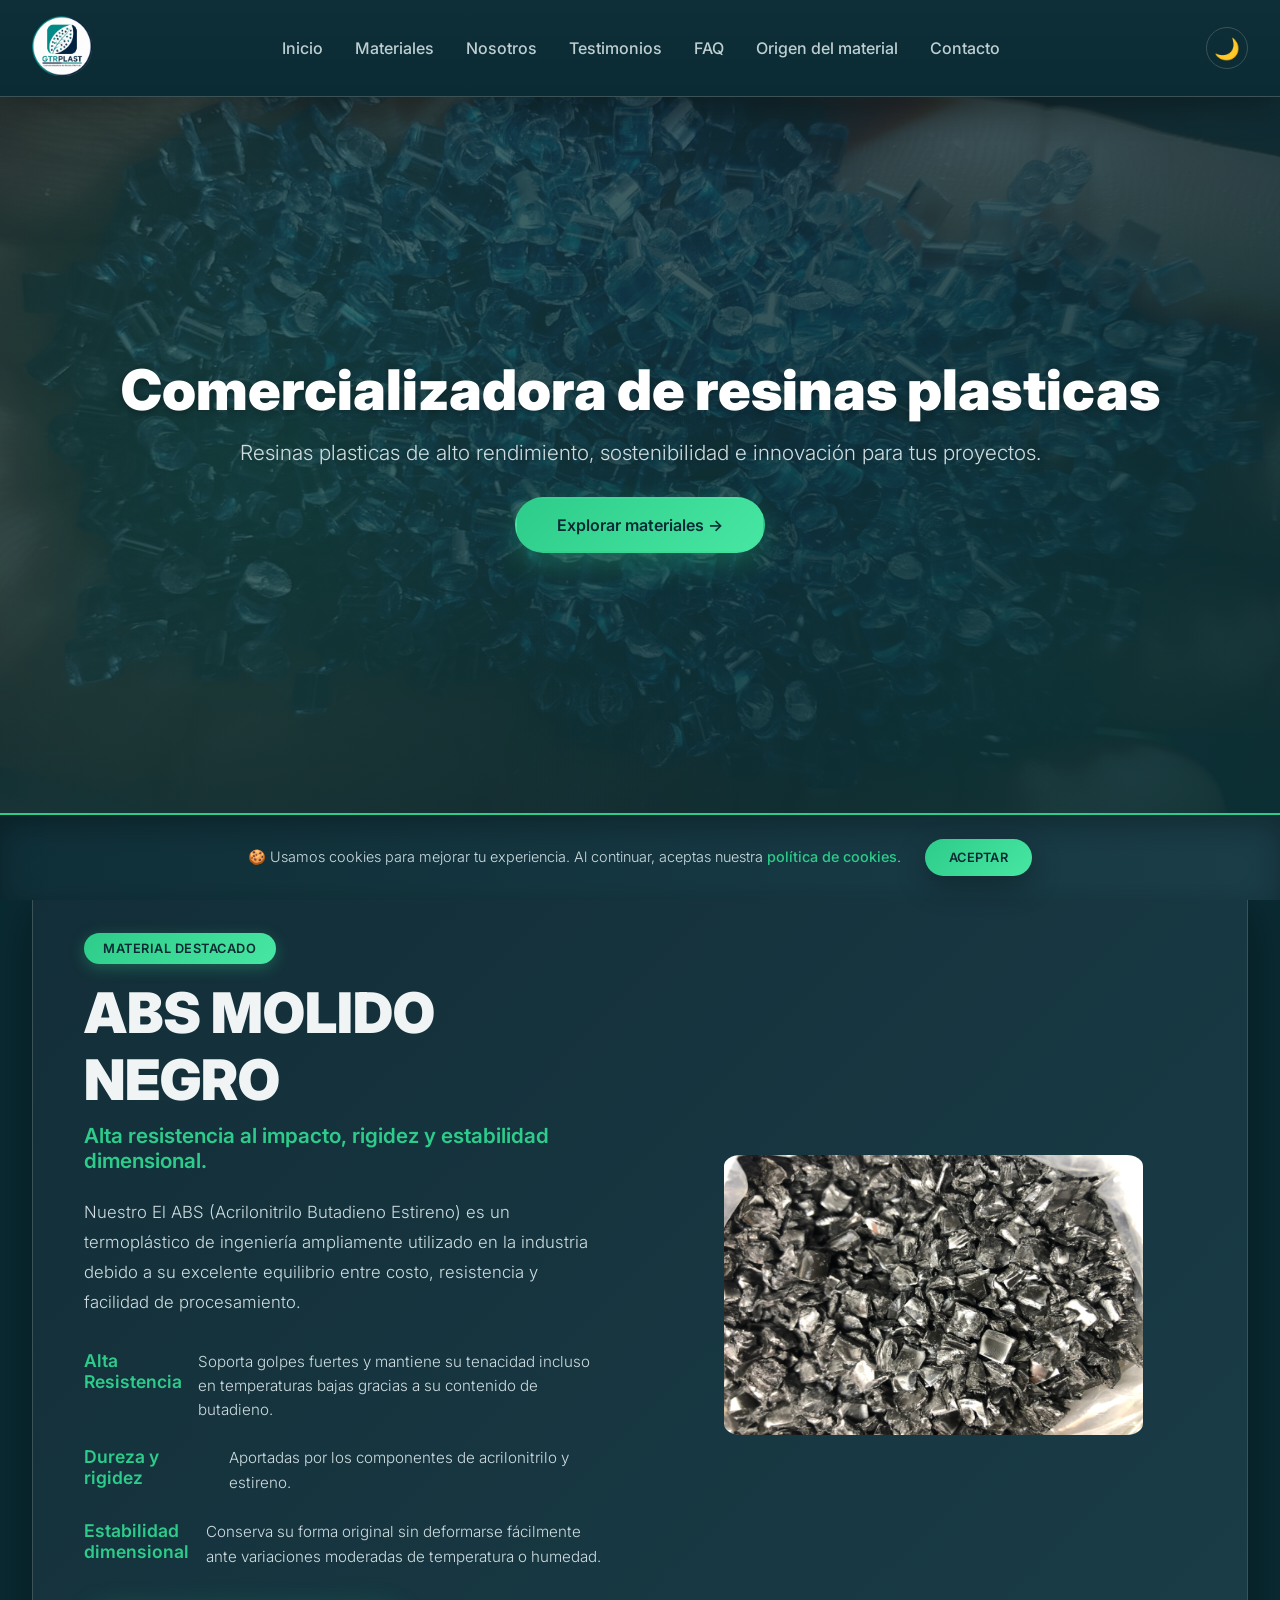
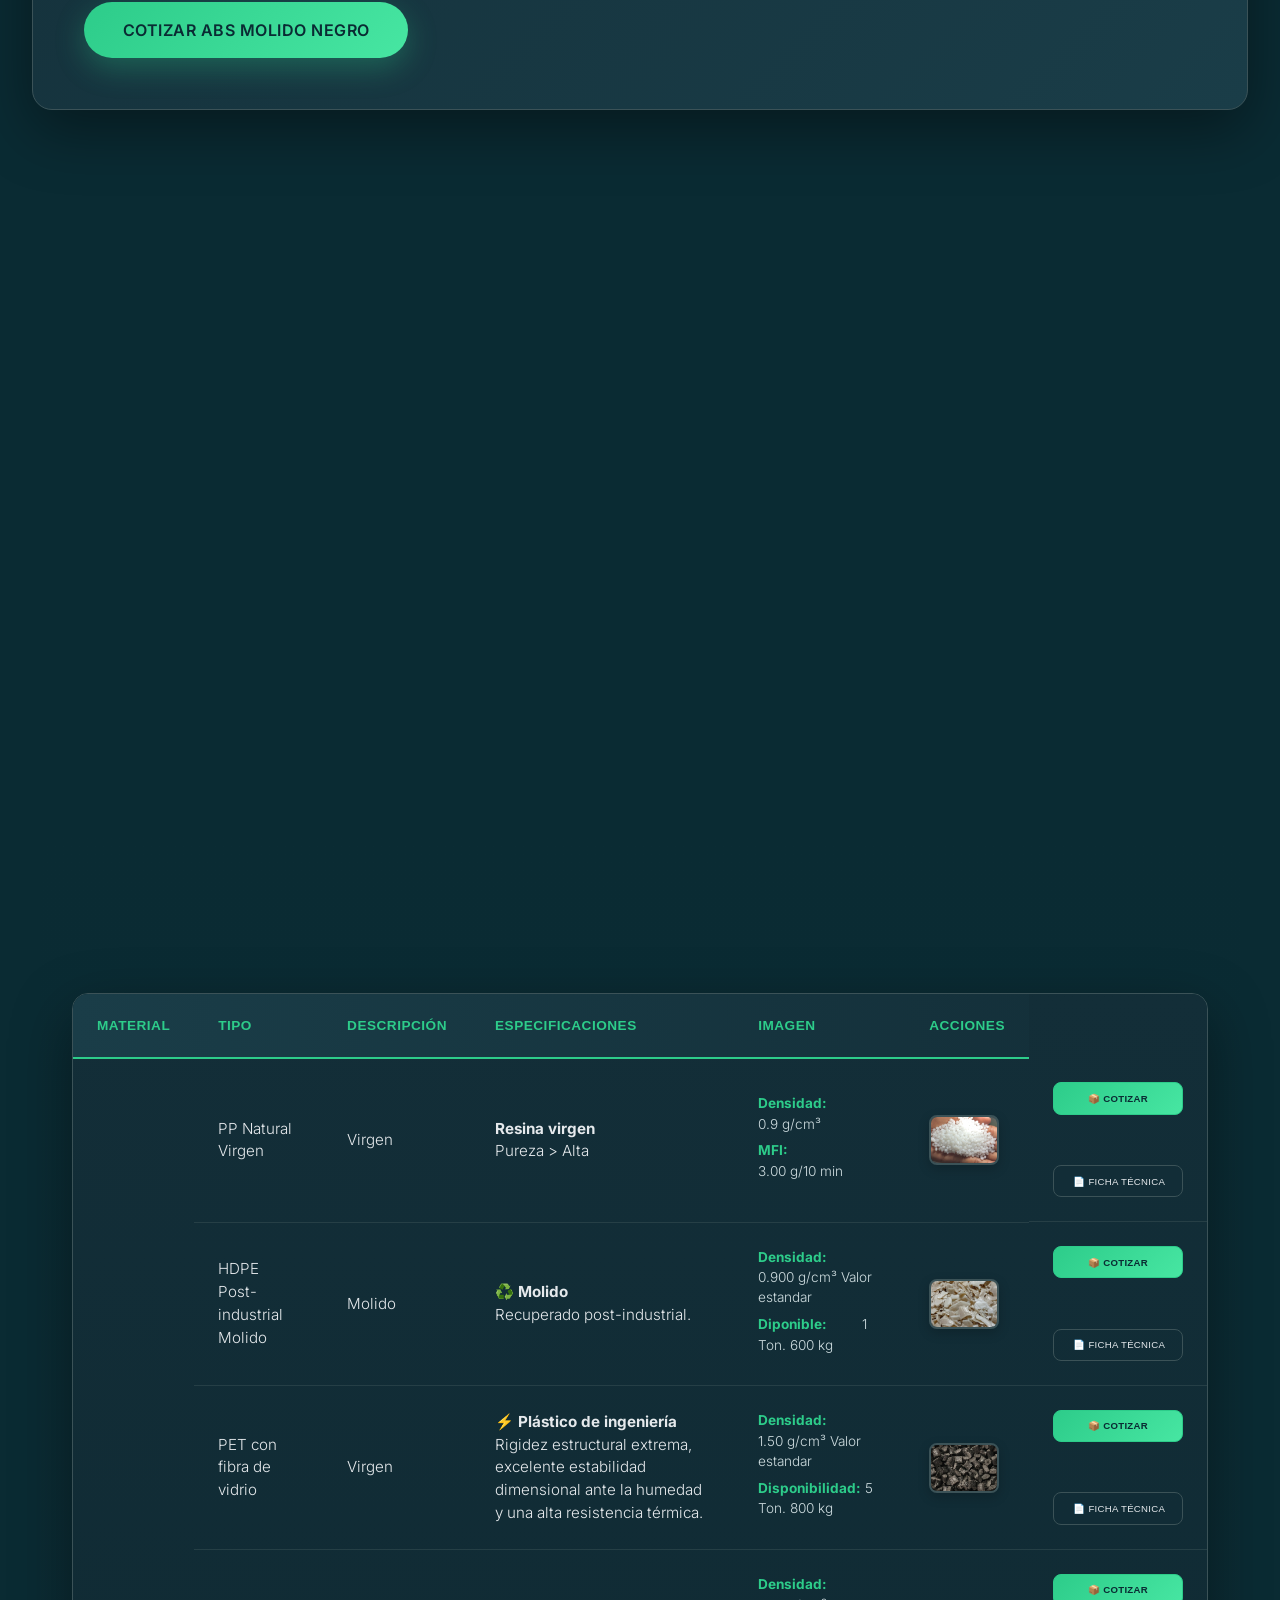
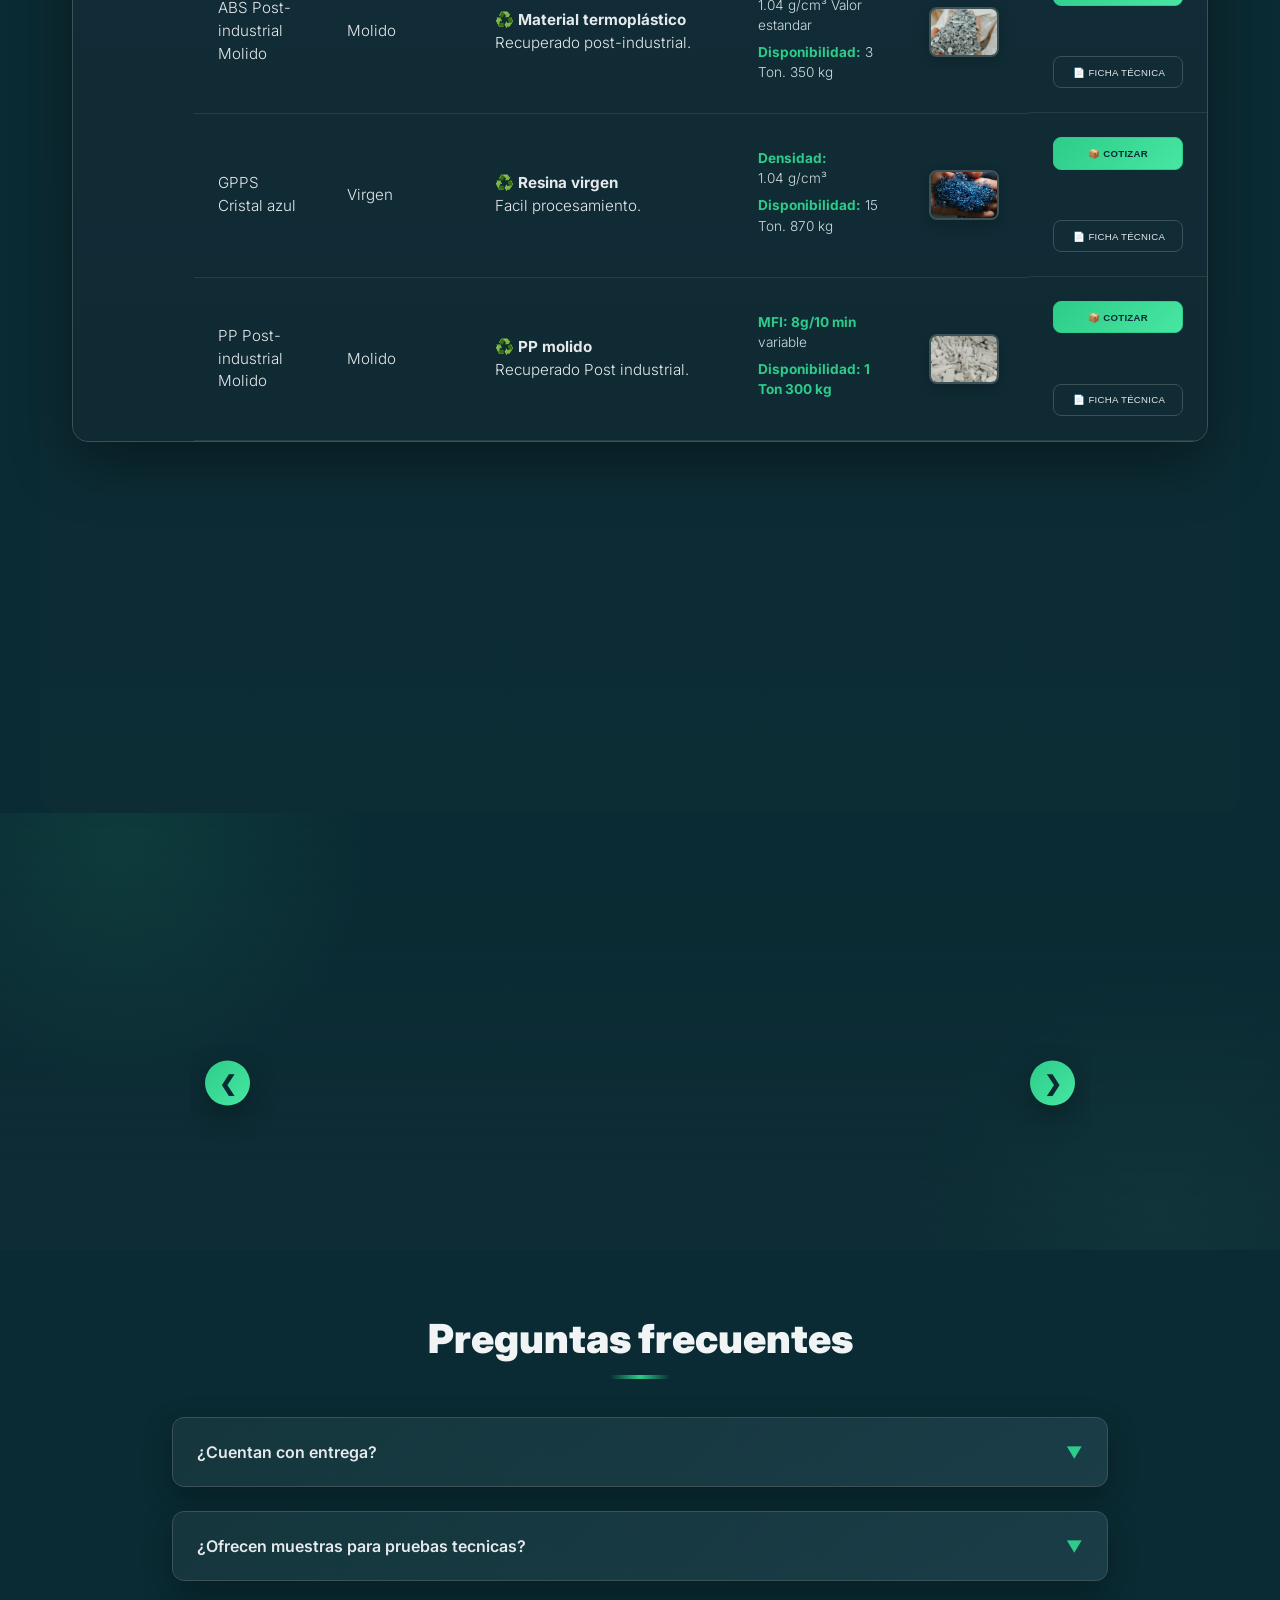
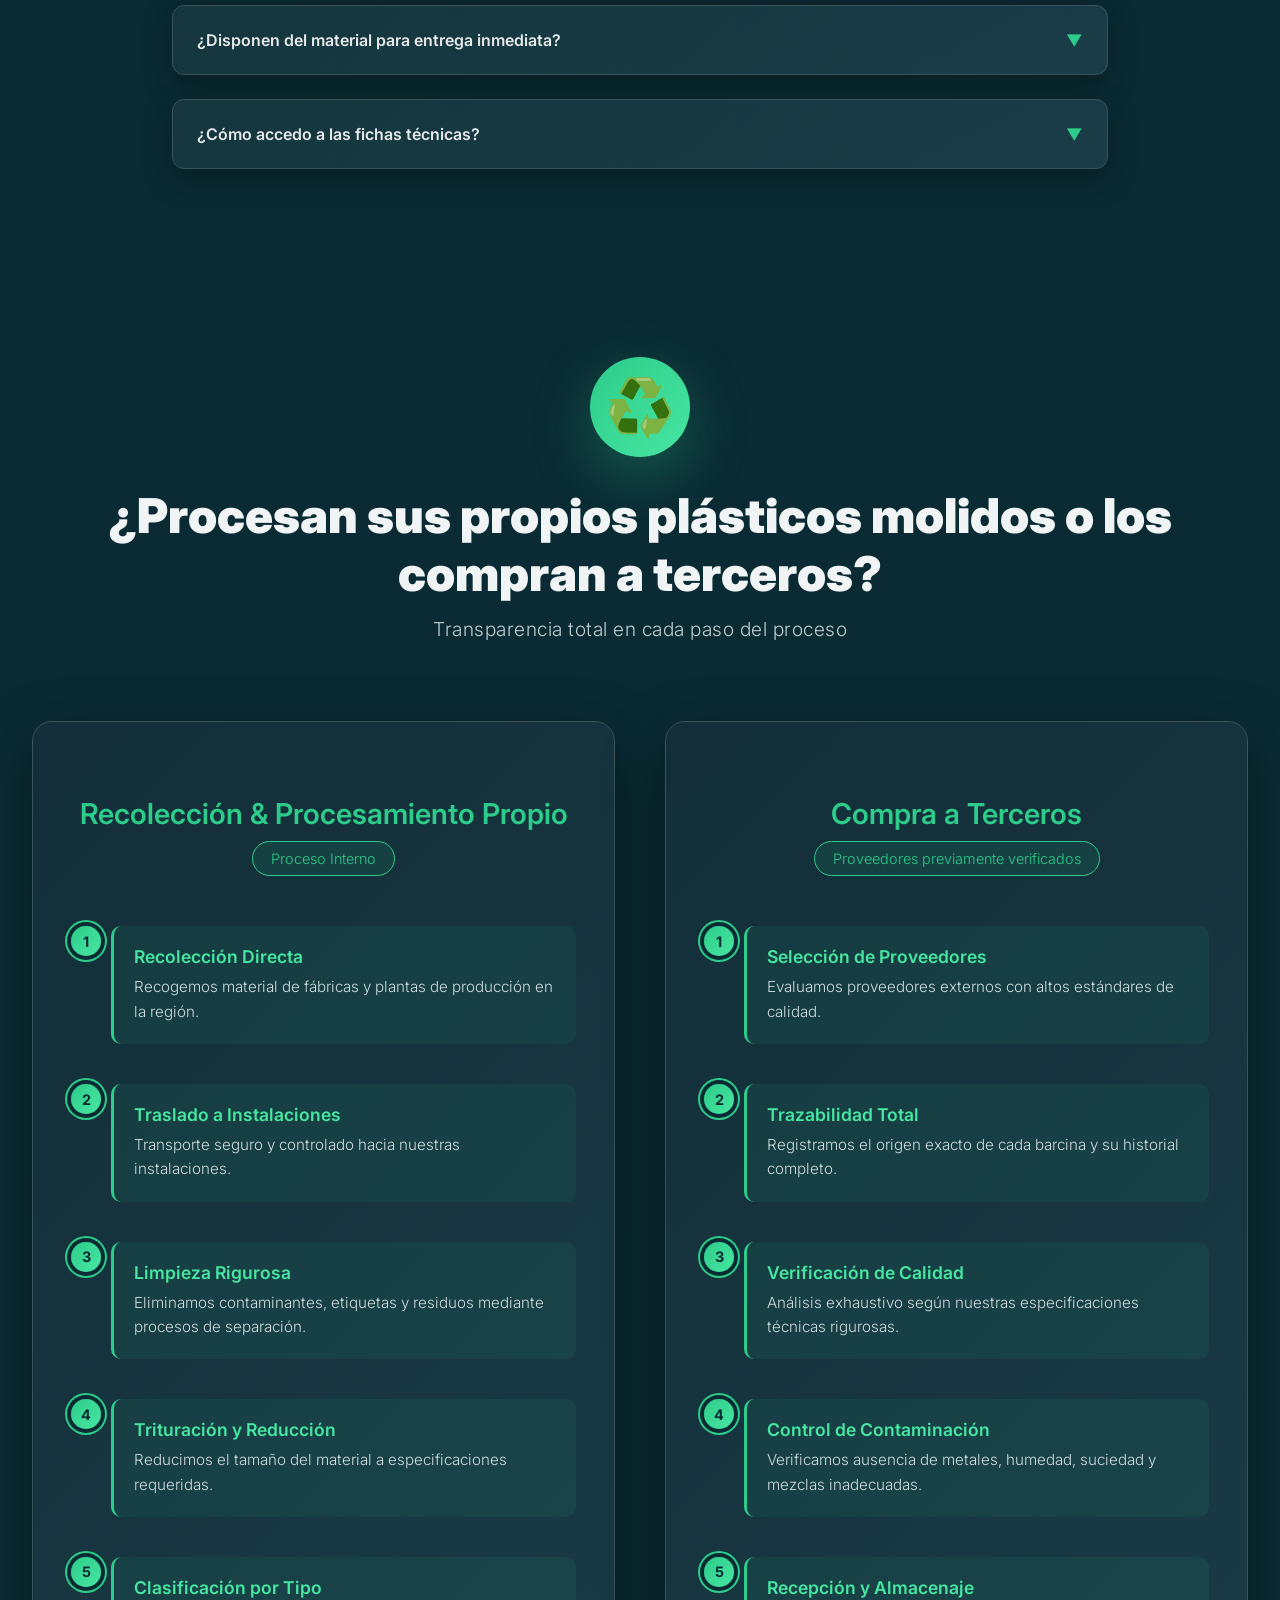
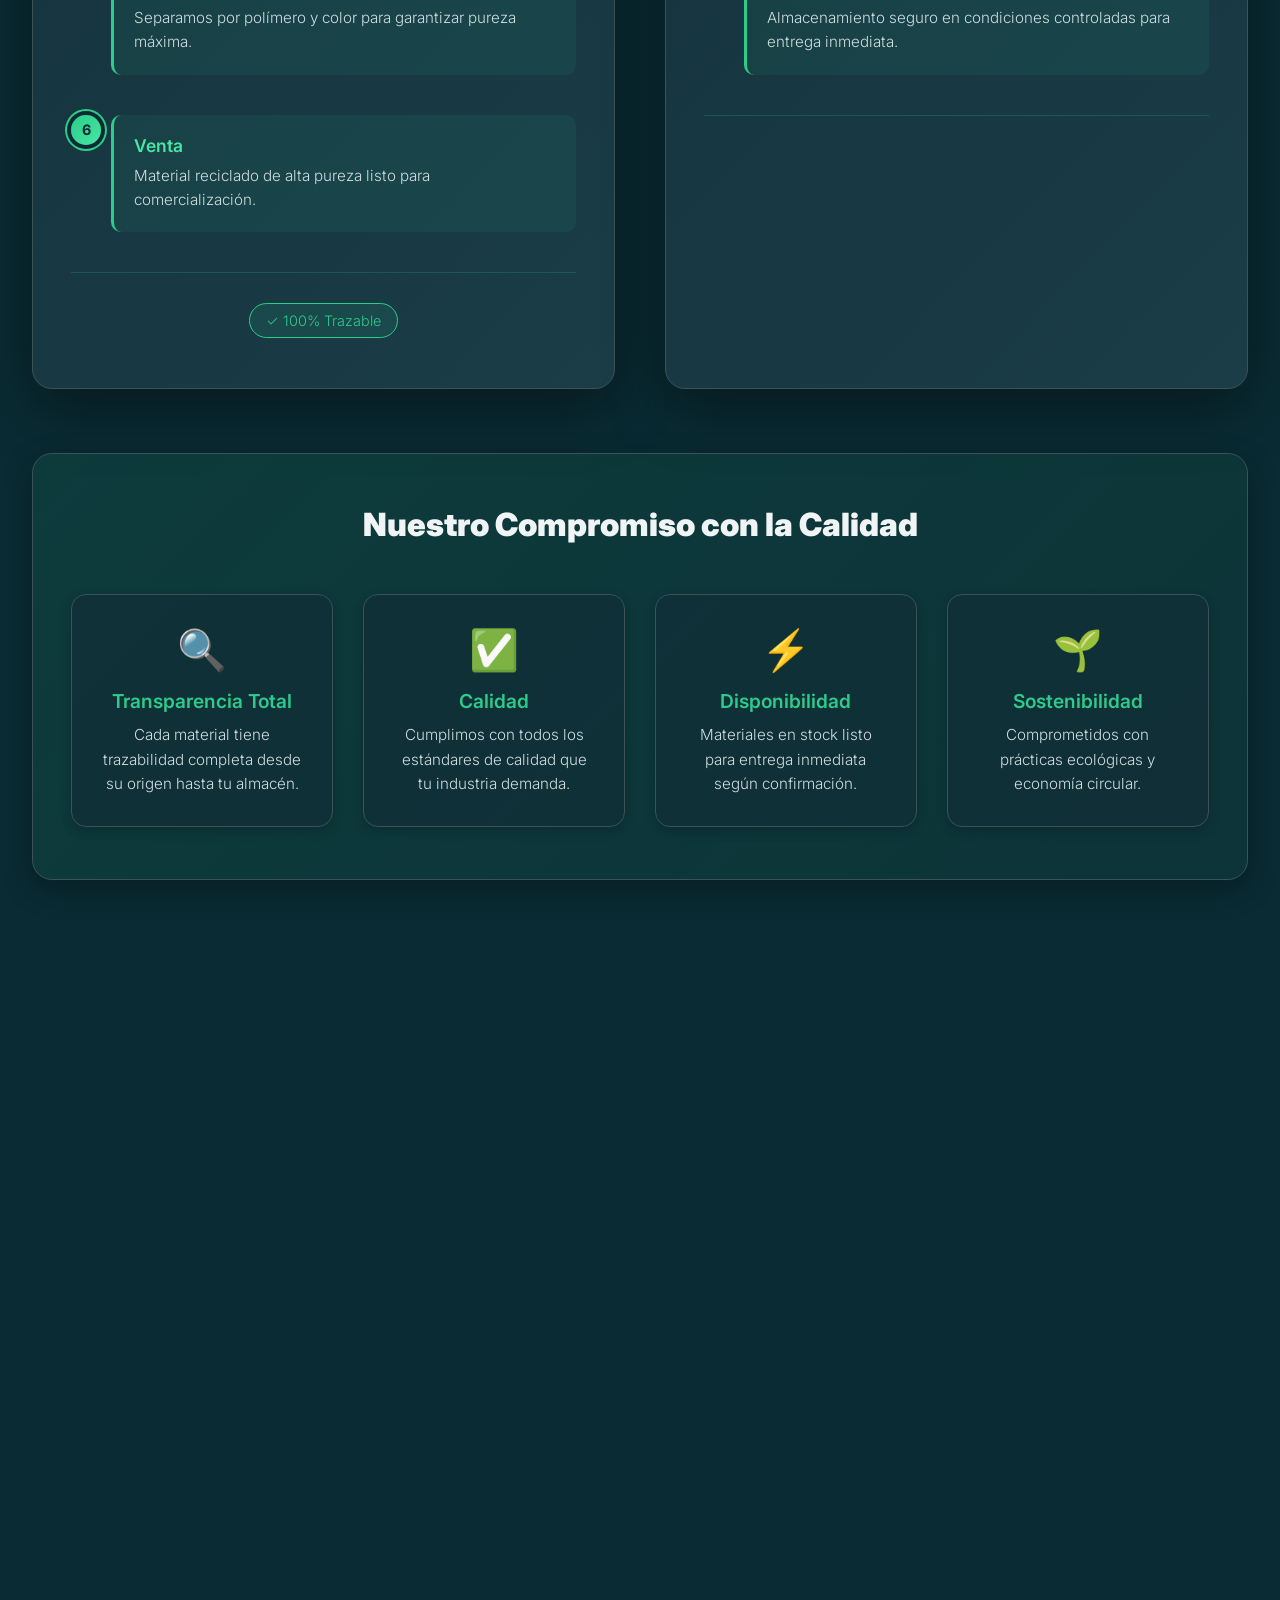
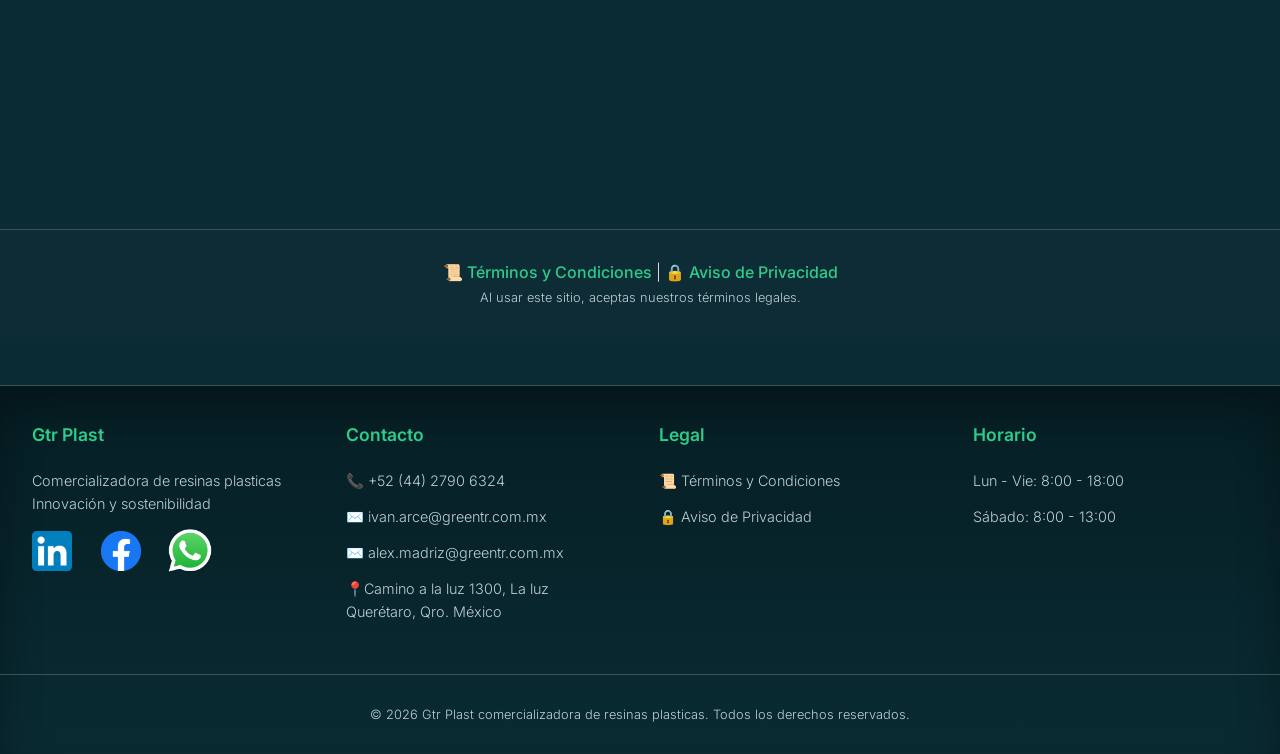
==== commit a193523e: "Merge branch 'main' of https://github.com/Green-trend/GTR-PLAST" ====
--- a/index.html
+++ b/index.html
@@ -1,15 +1,6 @@
 <!DOCTYPE html>
 <html lang="es">
 <head>
-   <!-- Google tag (gtag.js) -->
-<script async src="https://www.googletagmanager.com/gtag/js?id=G-5Q2Q423DP7"></script>
-<script>
-  window.dataLayer = window.dataLayer || [];
-  function gtag(){dataLayer.push(arguments);}
-  gtag('js', new Date());
-
-  gtag('config', 'G-5Q2Q423DP7');
-</script>
   <meta charset="UTF-8">
   <meta name="viewport" content="width=device-width, initial-scale=1.0, viewport-fit=cover">
   <meta name="description" content="Gtr Plast - Comercializadora de resinas plasticas de alto rendimiento. HDPE, PP, PET y mas. Calidad, sostenibilidad e innovacion para tu industria en Queretaro.">
@@ -624,4 +615,4 @@
   </script>
   <script src="script.js"></script>
 </body>
-</html>+</html>
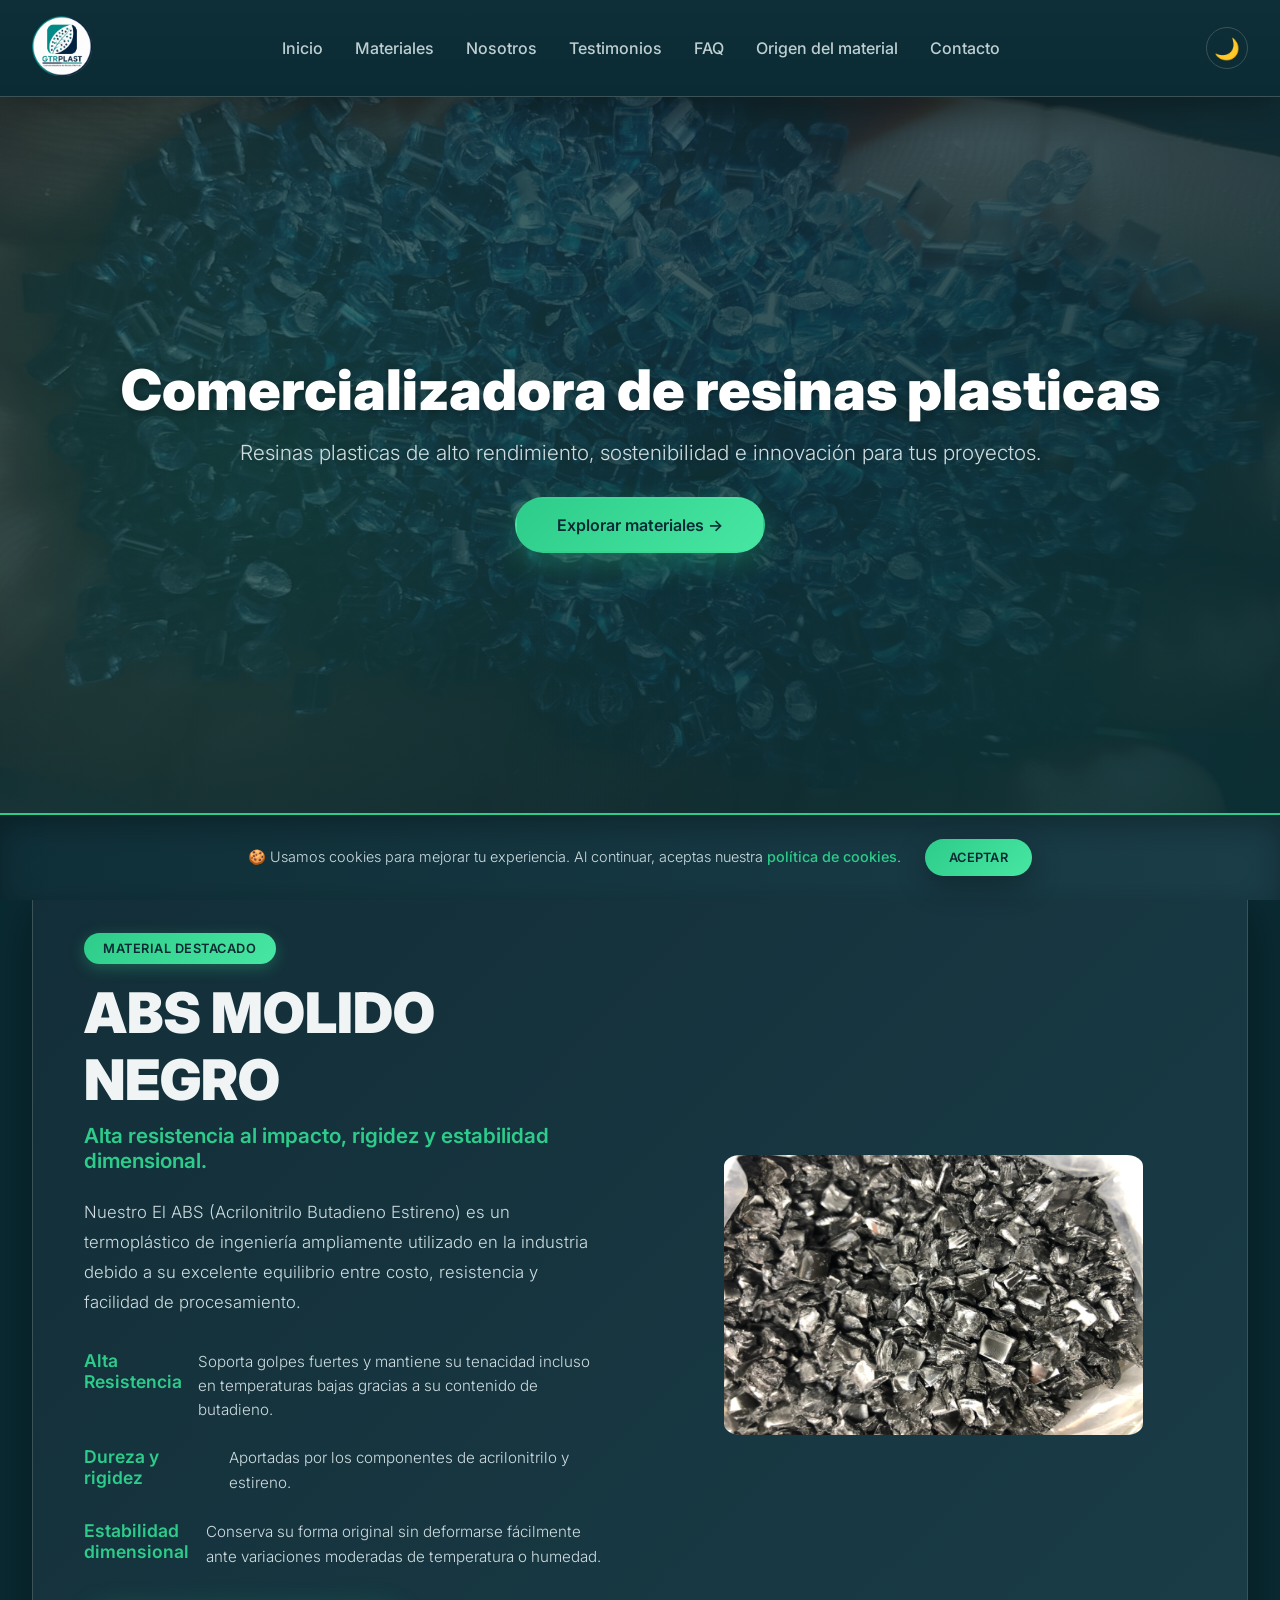
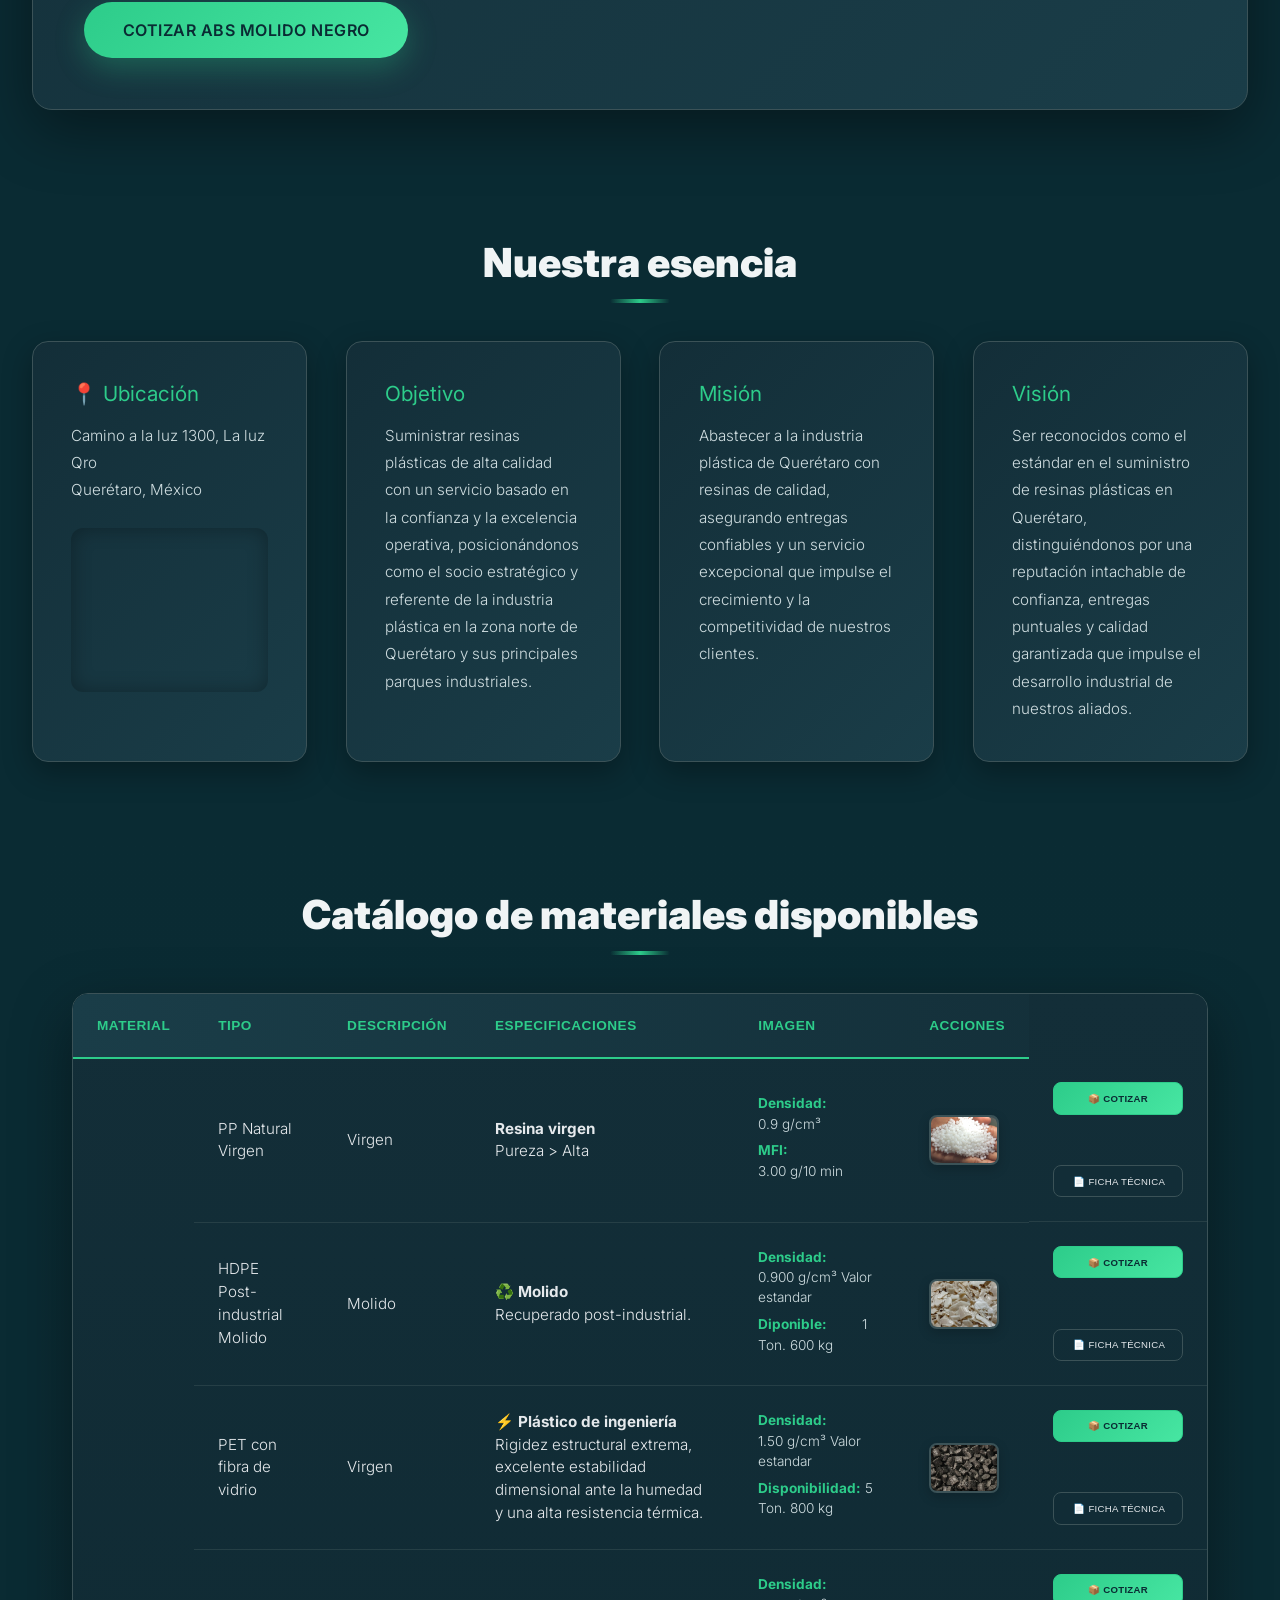
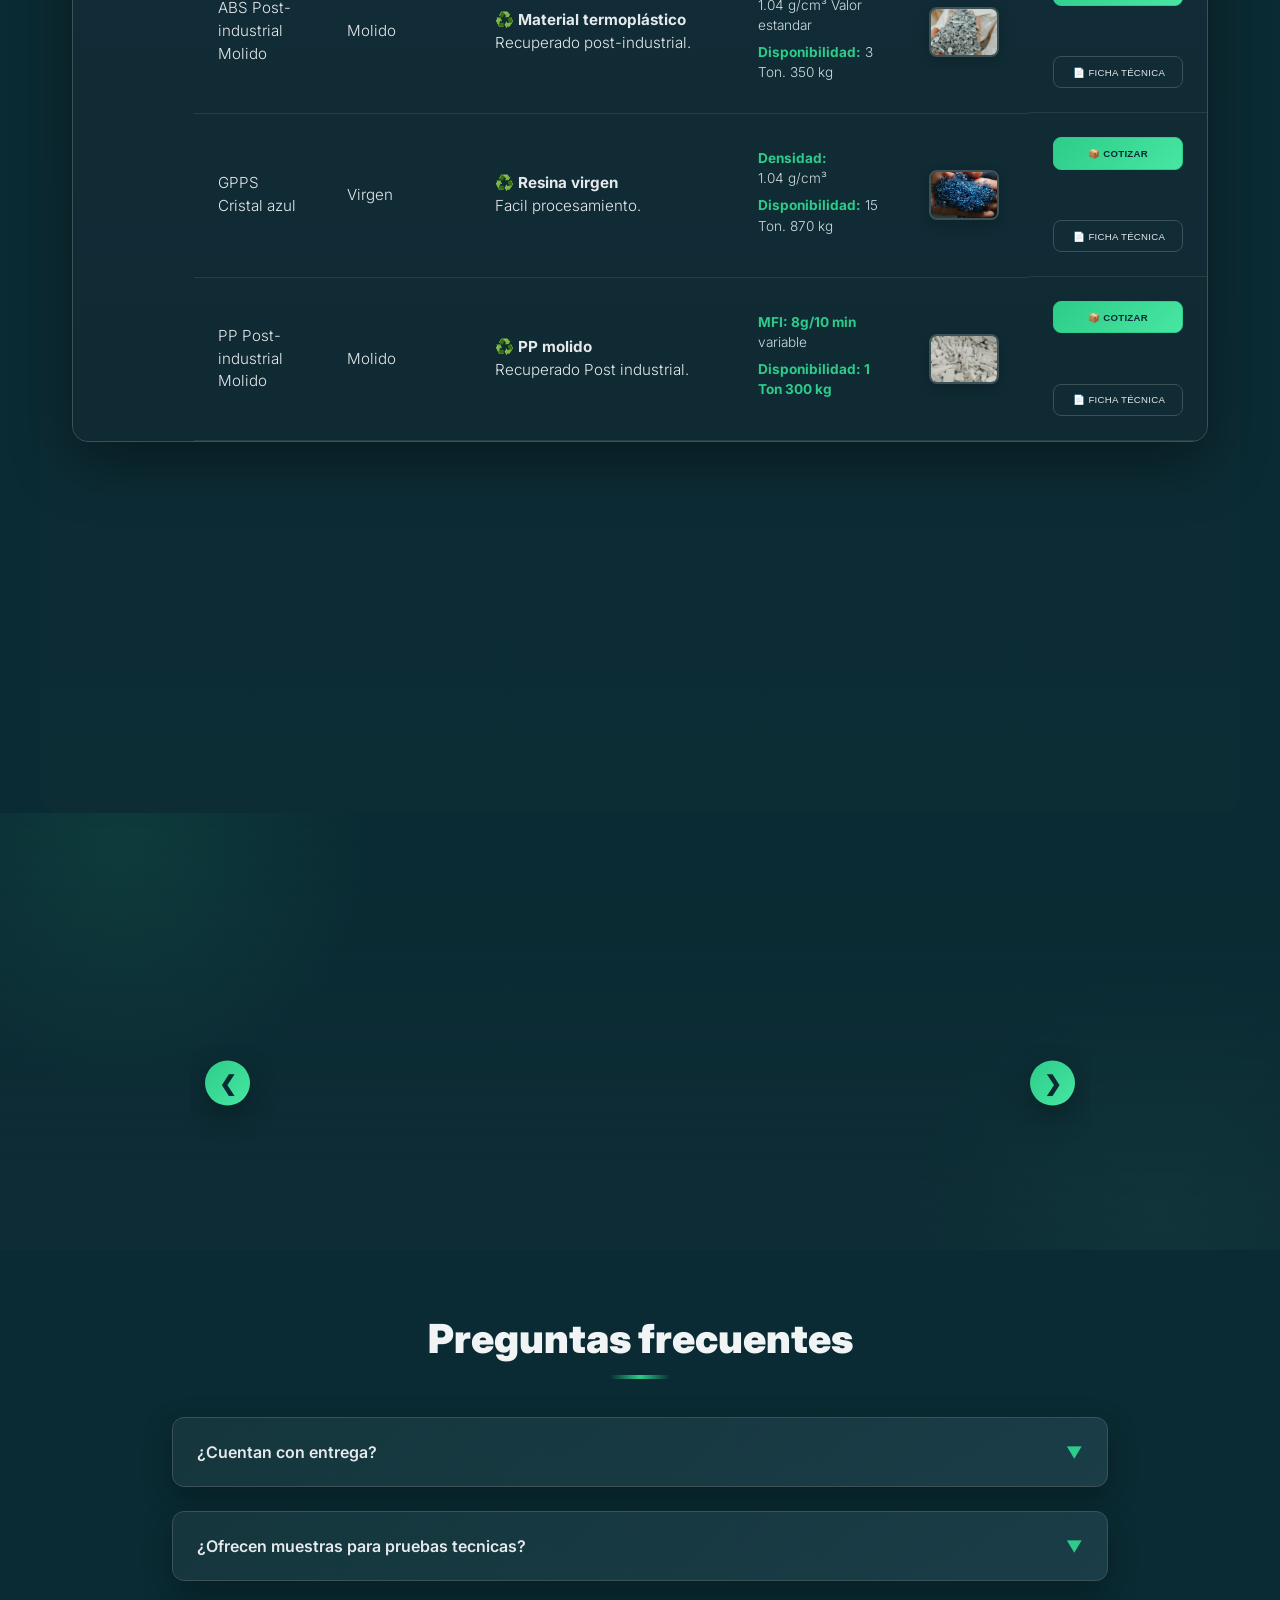
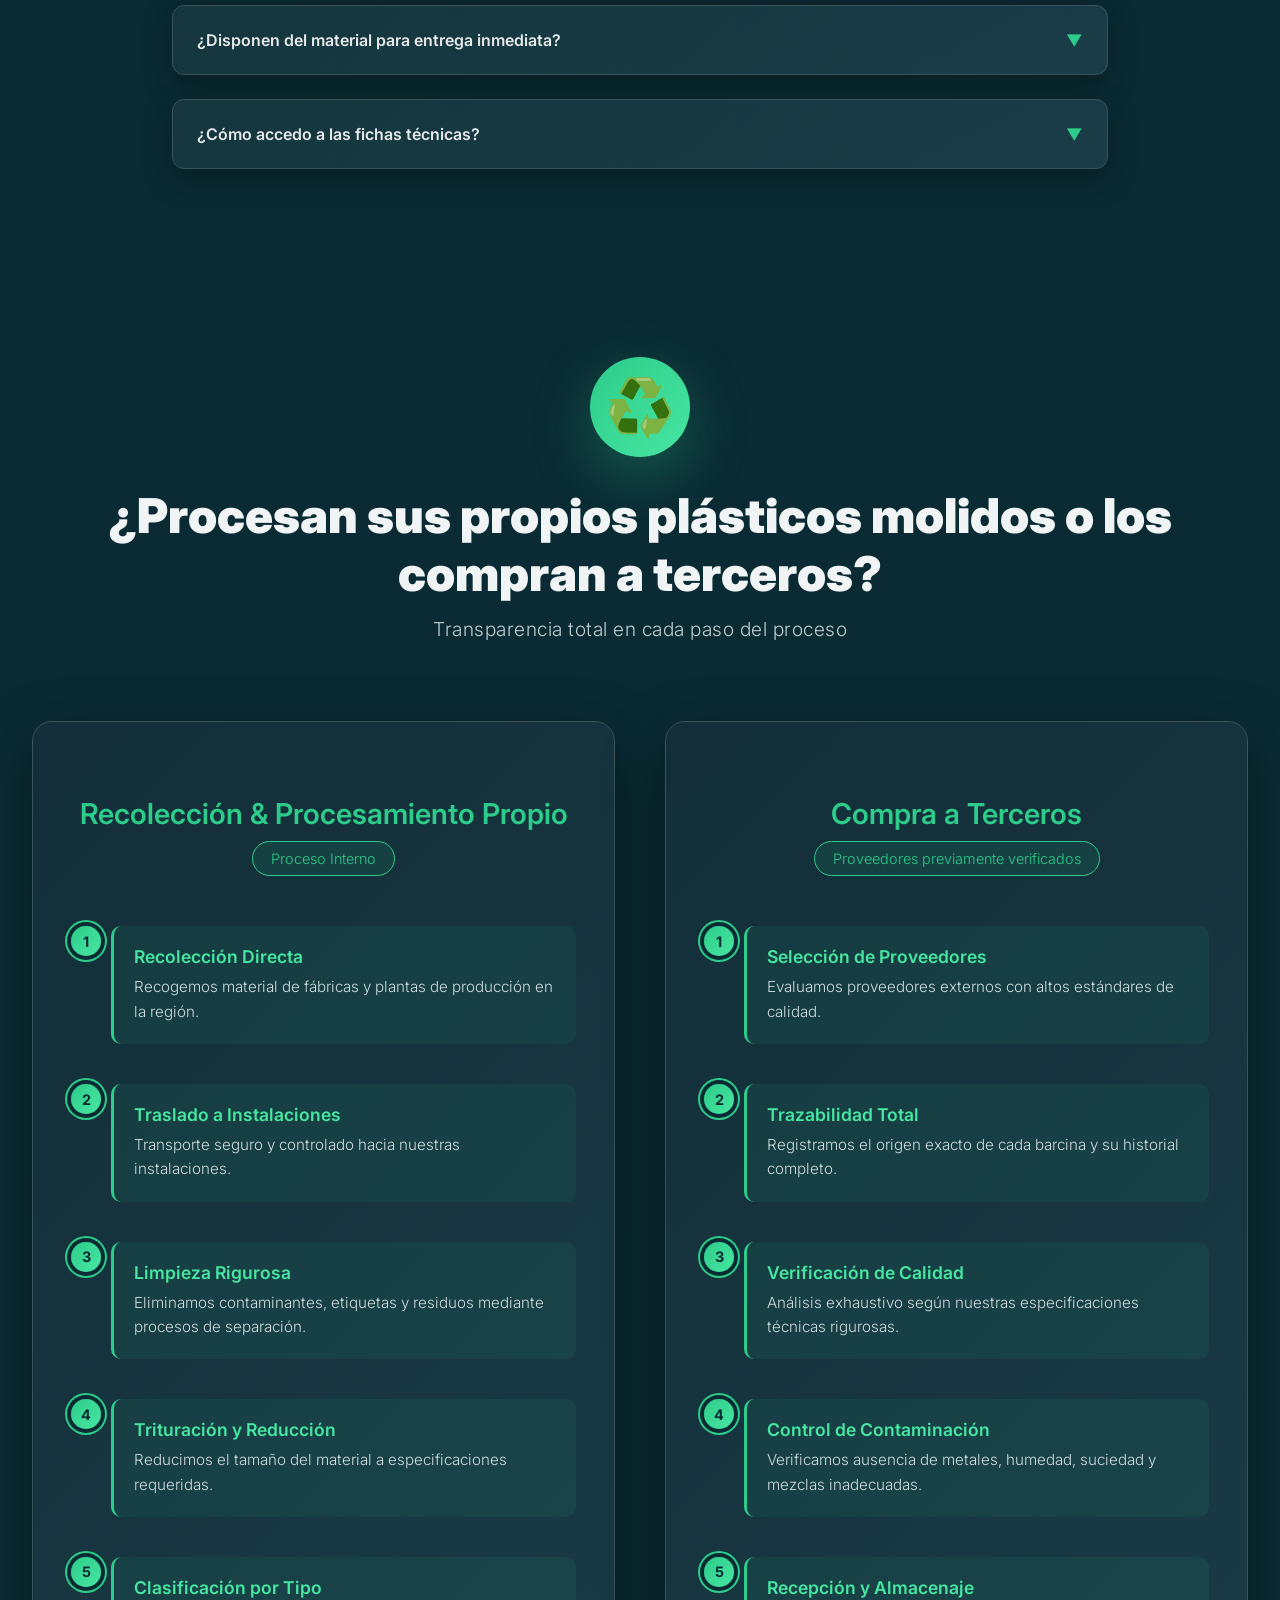
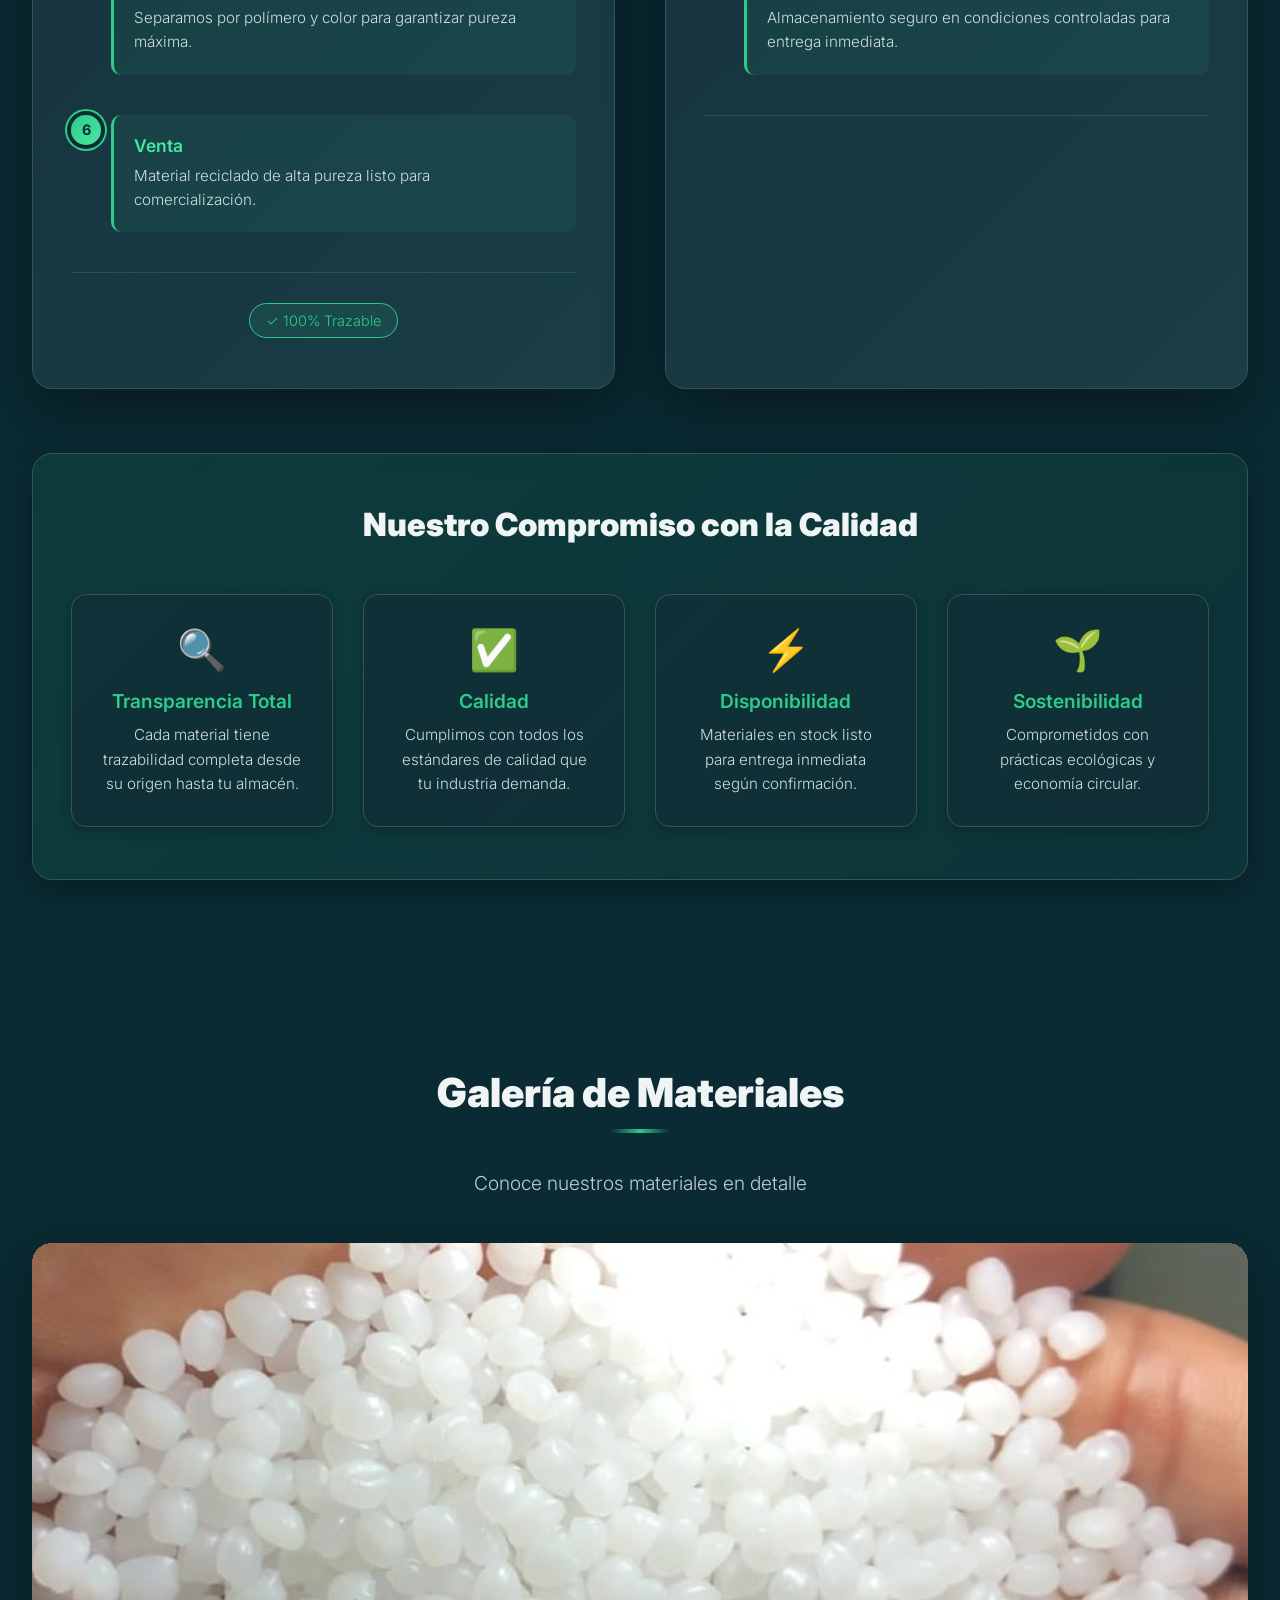
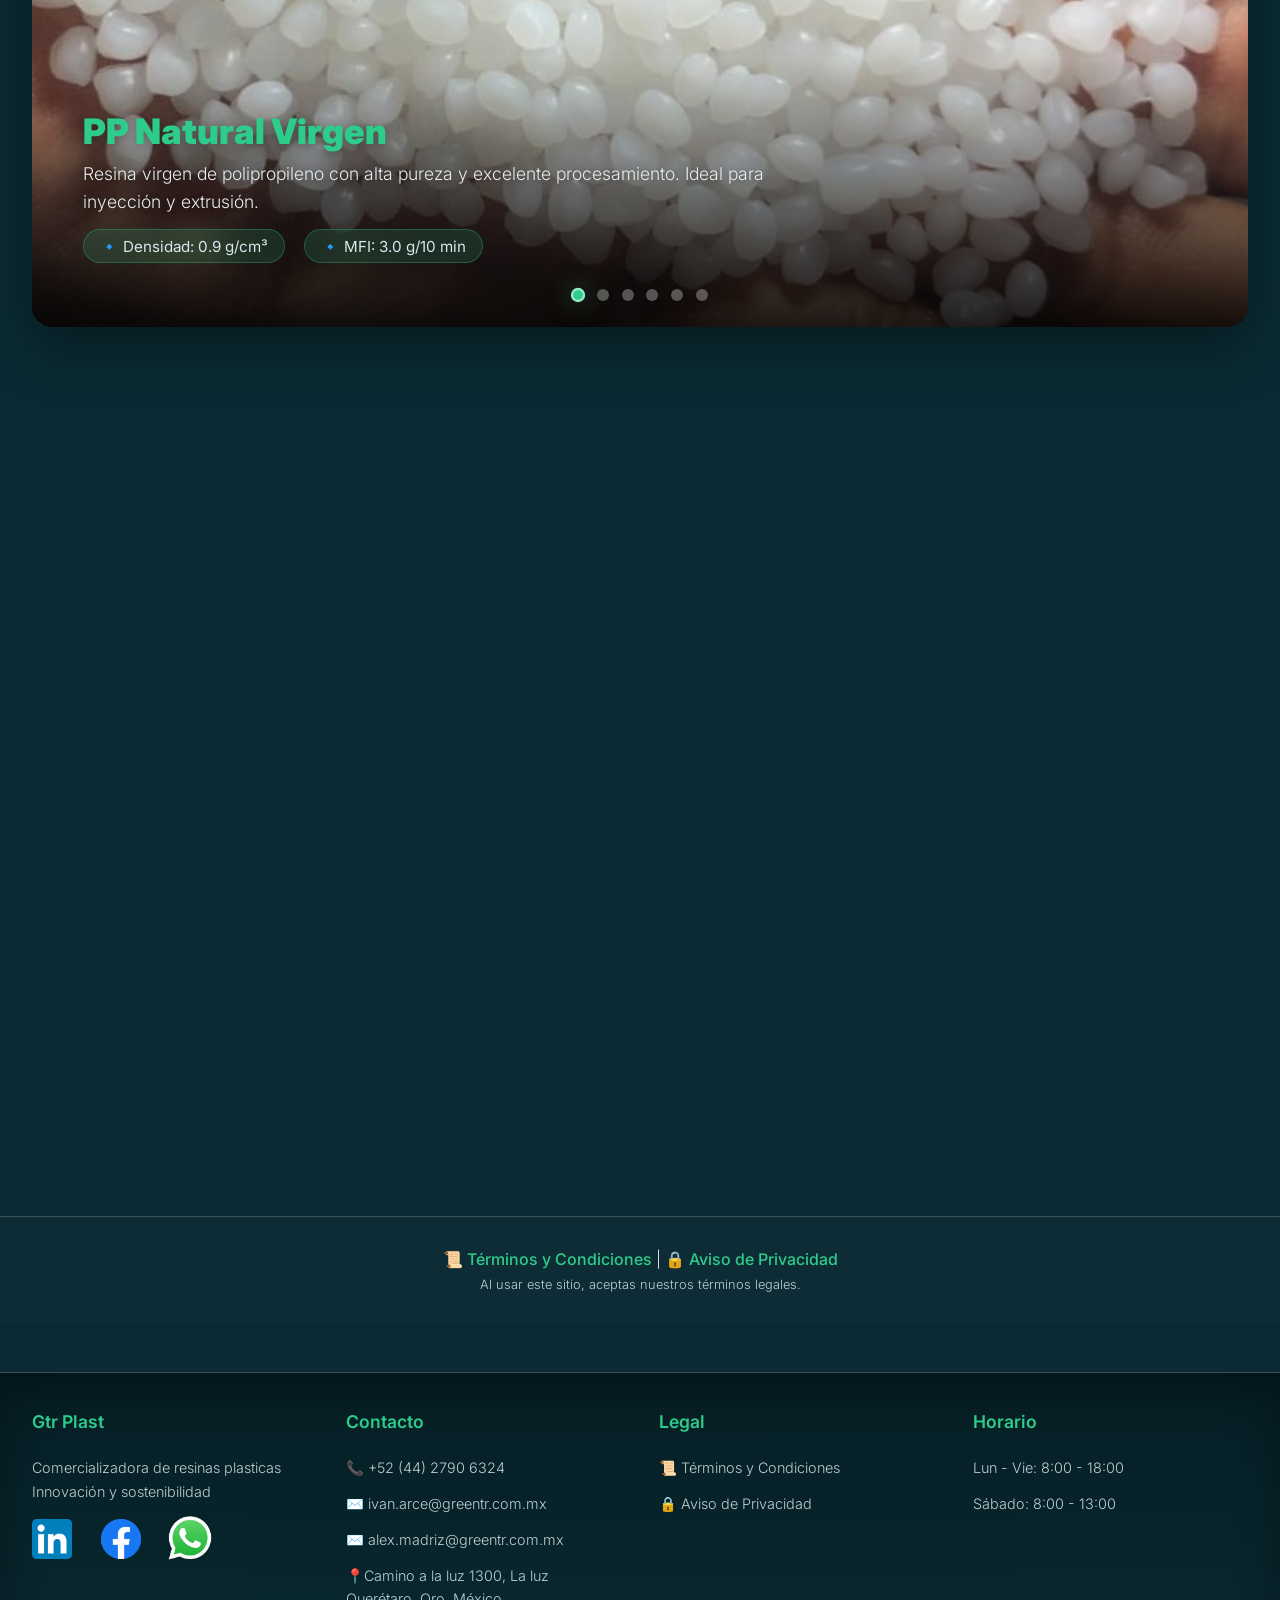
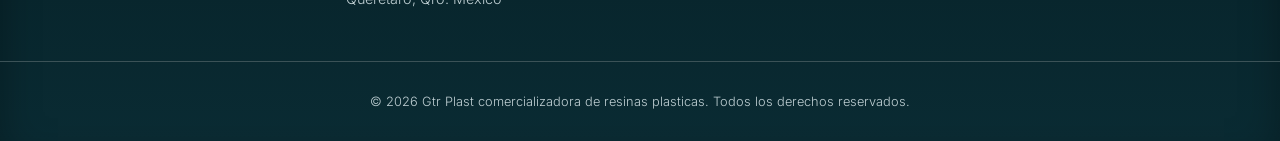
==== commit 8a1b7883: "ajustes de diseño y script" ====
--- a/index.html
+++ b/index.html
@@ -422,6 +422,114 @@
     </div>
   </section>
 
+    <!-- ========== GALERÍA CARRUSEL AUTOMÁTICO ========== -->
+  <section id="galeria" class="galeria-section">
+    <h2 class="section-title">Galería de Materiales</h2>
+    <p class="galeria-subtitle">Conoce nuestros materiales en detalle</p>
+    
+    <div class="galeria-carousel">
+      <div class="galeria-track-wrapper">
+        <div class="galeria-track" id="galeriaTrack">
+          <!-- Slide 1 - PP Natural Virgen -->
+          <div class="galeria-slide">
+            <img src="assets/img/ppnatural1.jpeg" alt="PP Natural Virgen" loading="lazy">
+            <div class="galeria-overlay">
+              <div class="galeria-texto">
+                <h3>PP Natural Virgen</h3>
+                <p>Resina virgen de polipropileno con alta pureza y excelente procesamiento. Ideal para inyección y extrusión.</p>
+                <div class="galeria-especs">
+                  <span>🔹 Densidad: 0.9 g/cm³</span>
+                  <span>🔹 MFI: 3.0 g/10 min</span>
+                </div>
+              </div>
+            </div>
+          </div>
+
+          <!-- Slide 2 - HDPE Post-industrial Molido -->
+          <div class="galeria-slide">
+            <img src="assets/img/hdpe1.jpeg" alt="HDPE Post-industrial Molido" loading="lazy">
+            <div class="galeria-overlay">
+              <div class="galeria-texto">
+                <h3>HDPE Post-industrial Molido</h3>
+                <p>Material recuperado post-industrial de alta calidad. Excelente para aplicaciones que requieren resistencia y durabilidad.</p>
+                <div class="galeria-especs">
+                  <span>🔹 Densidad: 0.900 g/cm³</span>
+                  <span>🔹 Disponible: 1.6 Ton</span>
+                </div>
+              </div>
+            </div>
+          </div>
+
+          <!-- Slide 3 - PET con fibra de vidrio -->
+          <div class="galeria-slide">
+            <img src="assets/img/pcfv1.jpeg" alt="PET con fibra de vidrio" loading="lazy">
+            <div class="galeria-overlay">
+              <div class="galeria-texto">
+                <h3>PET con fibra de vidrio</h3>
+                <p>Plástico de ingeniería con rigidez estructural extrema, excelente estabilidad dimensional y alta resistencia térmica.</p>
+                <div class="galeria-especs">
+                  <span>🔹 Densidad: 1.50 g/cm³</span>
+                  <span>🔹 Disponible: 5.8 Ton</span>
+                </div>
+              </div>
+            </div>
+          </div>
+
+          <!-- Slide 4 - ABS Post-industrial Molido -->
+          <div class="galeria-slide">
+            <img src="assets/img/absgris1.jpeg" alt="ABS Post-industrial Molido" loading="lazy">
+            <div class="galeria-overlay">
+              <div class="galeria-texto">
+                <h3>ABS Post-industrial Molido</h3>
+                <p>Termoplástico recuperado con excelente equilibrio entre resistencia al impacto, rigidez y facilidad de procesamiento.</p>
+                <div class="galeria-especs">
+                  <span>🔹 Densidad: 1.04 g/cm³</span>
+                  <span>🔹 Disponible: 3.35 Ton</span>
+                </div>
+              </div>
+            </div>
+          </div>
+
+          <!-- Slide 5 - GPPS Cristal azul -->
+          <div class="galeria-slide">
+            <img src="assets/img/gppsazul.jpeg" alt="GPPS Cristal azul" loading="lazy">
+            <div class="galeria-overlay">
+              <div class="galeria-texto">
+                <h3>GPPS Cristal azul</h3>
+                <p>Resina virgen de poliestireno cristal con fácil procesamiento y excelente acabado superficial.</p>
+                <div class="galeria-especs">
+                  <span>🔹 Densidad: 1.04 g/cm³</span>
+                  <span>🔹 Disponible: 15.87 Ton</span>
+                </div>
+              </div>
+            </div>
+          </div>
+
+          <!-- Slide 6 - PP Post-industrial Molido -->
+          <div class="galeria-slide">
+            <img src="assets/img/ppbco1.jpeg" alt="PP Post-industrial Molido" loading="lazy">
+            <div class="galeria-overlay">
+              <div class="galeria-texto">
+                <h3>PP Post-industrial Molido</h3>
+                <p>Polipropileno recuperado post-industrial con excelente fluidez y propiedades mecánicas consistentes.</p>
+                <div class="galeria-especs">
+                  <span>🔹 MFI: 8 g/10 min</span>
+                  <span>🔹 Disponible: 1.3 Ton</span>
+                </div>
+              </div>
+            </div>
+          </div>
+        </div>
+      </div>
+
+      <!-- Botones de navegación -->
+      <button class="galeria-btn prev-galeria" id="prevGaleria">❮</button>
+      <button class="galeria-btn next-galeria" id="nextGaleria">❯</button>
+
+      <!-- Indicadores / puntos -->
+      <div class="galeria-dots" id="galeriaDots"></div>
+    </div>
+  </section>
   <!-- ========== FORMULARIO DE CONTACTO ========== -->
   <section id="contacto" class="contact-form-section">
     <h2 class="section-title">Contacto</h2>
--- a/styles.css
+++ b/styles.css
@@ -2943,4 +2943,292 @@
 
 *, *::before, *::after {
   transition: background-color 0.3s, border-color 0.3s, box-shadow 0.3s;
+}
+
+/* ========== GALERÍA CARRUSEL AUTOMÁTICO ========== */
+.galeria-section {
+  max-width: 1300px;
+  margin: 0 auto;
+  padding: clamp(2rem, 5vw, 5rem) clamp(1rem, 4vw, 2rem);
+  width: 100%;
+  box-sizing: border-box;
+}
+
+.galeria-subtitle {
+  text-align: center;
+  font-size: clamp(0.95rem, 2vw, 1.2rem);
+  color: var(--color-text-secondary);
+  margin-bottom: clamp(2rem, 4vw, 3rem);
+  font-family: "Fivo Sans Light", "Inter", sans-serif;
+  font-weight: 300;
+}
+
+.galeria-carousel {
+  position: relative;
+  width: 100%;
+  overflow: hidden;
+  border-radius: 20px;
+  box-shadow: var(--shadow-lg);
+  background: var(--color-dark-card);
+}
+
+/* Contenedor del track con altura fija usando aspect-ratio */
+.galeria-track-wrapper {
+  position: relative;
+  width: 100%;
+  aspect-ratio: 16/9;
+  min-height: 300px;
+  overflow: hidden;
+}
+
+.galeria-track {
+  display: flex;
+  width: 100%;
+  height: 100%;
+  transition: transform 0.8s cubic-bezier(0.34, 1.56, 0.64, 1);
+  will-change: transform;
+}
+
+.galeria-slide {
+  min-width: 100%;
+  height: 100%;
+  position: relative;
+  flex-shrink: 0;
+}
+
+.galeria-slide img {
+  width: 100%;
+  height: 100%;
+  -o-object-fit: cover;
+     object-fit: cover;
+  display: block;
+}
+
+/* Overlay con degradado para mejor legibilidad */
+.galeria-overlay {
+  position: absolute;
+  bottom: 0;
+  left: 0;
+  right: 0;
+  background: linear-gradient(to top, rgba(0, 0, 0, 0.85) 0%, rgba(0, 0, 0, 0.5) 40%, transparent 100%);
+  padding: clamp(1.5rem, 4vw, 4rem) clamp(1.5rem, 4vw, 4rem) clamp(2rem, 5vw, 5rem);
+  color: #fff;
+  pointer-events: none;
+}
+
+.galeria-texto {
+  max-width: 700px;
+  pointer-events: auto;
+}
+
+.galeria-texto h3 {
+  font-family: "Fivo Sans Heavy", "Inter", sans-serif;
+  font-weight: 900;
+  font-size: clamp(1.2rem, 3vw, 2.2rem);
+  color: var(--color-primary);
+  margin-bottom: 0.5rem;
+  text-shadow: 0 2px 10px rgba(0, 0, 0, 0.3);
+}
+
+.galeria-texto p {
+  font-family: "Fivo Sans Light", "Inter", sans-serif;
+  font-weight: 300;
+  font-size: clamp(0.85rem, 1.5vw, 1.1rem);
+  color: #e8ecf0;
+  margin-bottom: 0.8rem;
+  line-height: 1.6;
+  text-shadow: 0 1px 5px rgba(0, 0, 0, 0.3);
+}
+
+.galeria-especs {
+  display: flex;
+  flex-wrap: wrap;
+  gap: clamp(0.5rem, 1.5vw, 1.2rem);
+}
+
+.galeria-especs span {
+  font-family: "Fivo Sans Regular", "Inter", sans-serif;
+  font-weight: 400;
+  font-size: clamp(0.75rem, 1.2vw, 0.95rem);
+  background: rgba(45, 204, 138, 0.15);
+  backdrop-filter: blur(10px);
+  padding: 0.4rem 1rem;
+  border-radius: 20px;
+  border: 1px solid rgba(45, 204, 138, 0.3);
+  color: #d4e8ed;
+}
+
+/* Botones de navegación */
+.galeria-btn {
+  position: absolute;
+  top: 50%;
+  transform: translateY(-50%);
+  background: rgba(0, 0, 0, 0.6);
+  backdrop-filter: blur(8px);
+  border: 2px solid rgba(45, 204, 138, 0.3);
+  color: #fff;
+  width: 50px;
+  height: 50px;
+  border-radius: 50%;
+  cursor: pointer;
+  font-size: 1.5rem;
+  z-index: 10;
+  display: flex;
+  align-items: center;
+  justify-content: center;
+  opacity: 0;
+  transition: opacity 0.3s ease, transform 0.3s ease, background 0.3s ease;
+}
+
+.galeria-carousel:hover .galeria-btn {
+  opacity: 1;
+}
+
+.galeria-btn:hover {
+  background: var(--color-primary);
+  border-color: var(--color-primary);
+  color: var(--color-dark-bg);
+  transform: translateY(-50%) scale(1.1);
+}
+
+.prev-galeria {
+  left: 20px;
+}
+
+.next-galeria {
+  right: 20px;
+}
+
+/* Indicadores / Dots */
+.galeria-dots {
+  position: absolute;
+  bottom: clamp(1rem, 2vw, 2rem);
+  left: 50%;
+  transform: translateX(-50%);
+  display: flex;
+  gap: 0.8rem;
+  z-index: 10;
+}
+
+.galeria-dot {
+  width: 12px;
+  height: 12px;
+  border-radius: 50%;
+  background: rgba(255, 255, 255, 0.3);
+  cursor: pointer;
+  transition: all var(--transition-smooth);
+  border: 2px solid transparent;
+}
+
+.galeria-dot:hover {
+  background: rgba(255, 255, 255, 0.6);
+  transform: scale(1.2);
+}
+
+.galeria-dot.active {
+  background: var(--color-primary);
+  border-color: rgba(255, 255, 255, 0.5);
+  box-shadow: 0 0 20px rgba(45, 204, 138, 0.5);
+  transform: scale(1.2);
+}
+
+/* ========== RESPONSIVE GALERÍA ========== */
+@media (max-width: 1024px) {
+  .galeria-track-wrapper {
+    aspect-ratio: 16/9;
+    min-height: 250px;
+  }
+}
+@media (max-width: 768px) {
+  .galeria-track-wrapper {
+    aspect-ratio: 4/3;
+    min-height: 200px;
+  }
+  .galeria-overlay {
+    padding: clamp(1rem, 3vw, 1.5rem) clamp(1rem, 3vw, 1.5rem) clamp(1.5rem, 4vw, 2.5rem);
+  }
+  .galeria-texto h3 {
+    font-size: clamp(1rem, 2.5vw, 1.4rem);
+  }
+  .galeria-texto p {
+    font-size: clamp(0.75rem, 2vw, 0.9rem);
+  }
+  .galeria-especs span {
+    font-size: clamp(0.65rem, 1.5vw, 0.8rem);
+    padding: 0.3rem 0.8rem;
+  }
+  .galeria-btn {
+    width: 40px;
+    height: 40px;
+    font-size: 1rem;
+    opacity: 0.7;
+  }
+  .galeria-btn:hover {
+    opacity: 1;
+  }
+  .galeria-dots {
+    gap: 0.5rem;
+    bottom: clamp(0.8rem, 1.5vw, 1.2rem);
+  }
+  .galeria-dot {
+    width: 10px;
+    height: 10px;
+  }
+}
+@media (max-width: 480px) {
+  .galeria-track-wrapper {
+    aspect-ratio: 3/4;
+    min-height: 350px;
+  }
+  .galeria-overlay {
+    padding: clamp(0.8rem, 2vw, 1rem) clamp(0.8rem, 2vw, 1rem) clamp(1.2rem, 3vw, 2rem);
+  }
+  .galeria-texto h3 {
+    font-size: clamp(0.9rem, 2vw, 1.1rem);
+  }
+  .galeria-texto p {
+    font-size: clamp(0.7rem, 1.5vw, 0.8rem);
+    margin-bottom: 0.4rem;
+  }
+  .galeria-especs span {
+    font-size: clamp(0.6rem, 1.2vw, 0.7rem);
+    padding: 0.2rem 0.6rem;
+  }
+  .galeria-btn {
+    width: 32px;
+    height: 32px;
+    font-size: 0.7rem;
+    opacity: 0.5;
+  }
+  .galeria-btn:hover {
+    opacity: 1;
+  }
+  .prev-galeria {
+    left: 8px;
+  }
+  .next-galeria {
+    right: 8px;
+  }
+  .galeria-dots {
+    gap: 0.4rem;
+    bottom: clamp(0.5rem, 1vw, 0.8rem);
+  }
+  .galeria-dot {
+    width: 8px;
+    height: 8px;
+  }
+}
+/* ========== TEMA CLARO - GALERÍA ========== */
+body.light-theme .galeria-overlay {
+  background: linear-gradient(to top, rgba(0, 0, 0, 0.8) 0%, rgba(0, 0, 0, 0.45) 40%, transparent 100%);
+}
+
+body.light-theme .galeria-especs span {
+  background: rgba(45, 204, 138, 0.2);
+  border-color: rgba(45, 204, 138, 0.4);
+  color: #f0f4f5;
+}
+
+body.light-theme .galeria-subtitle {
+  color: var(--color-text-secondary);
 }/*# sourceMappingURL=styles.css.map */
